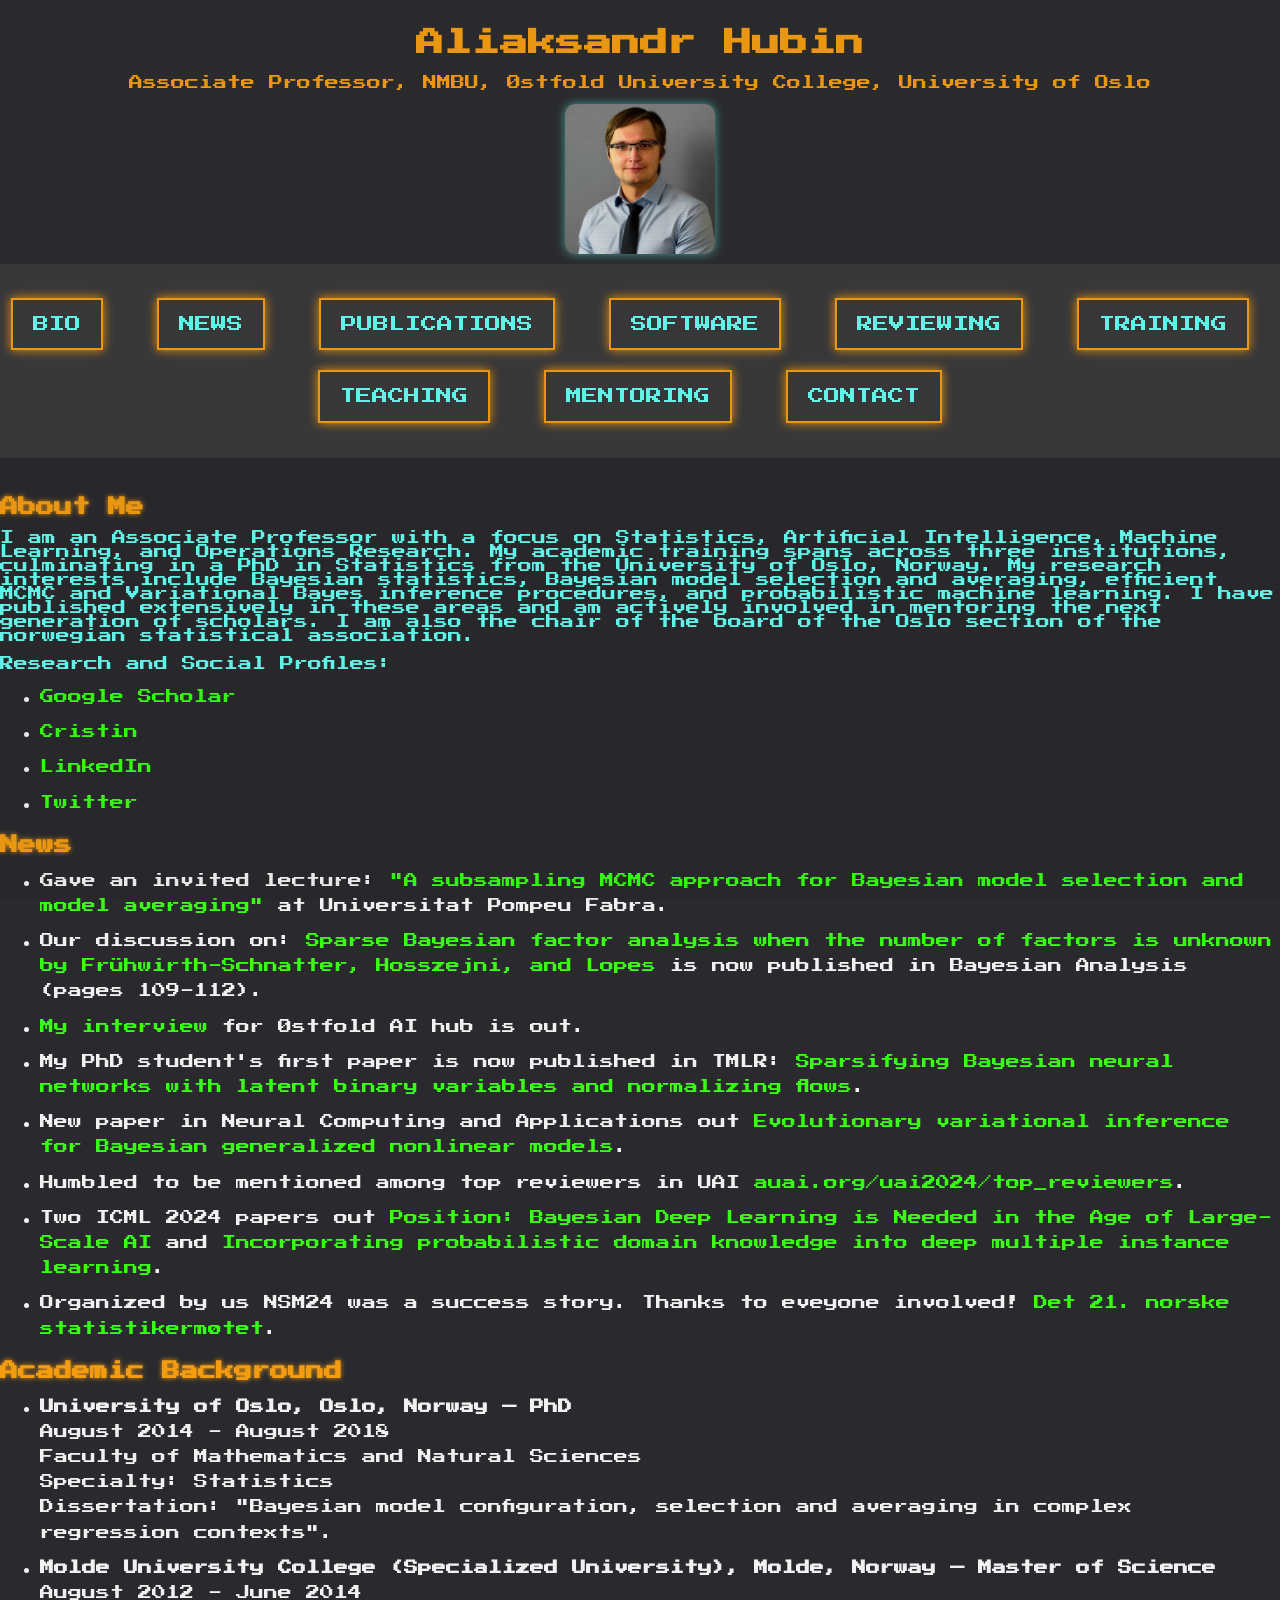
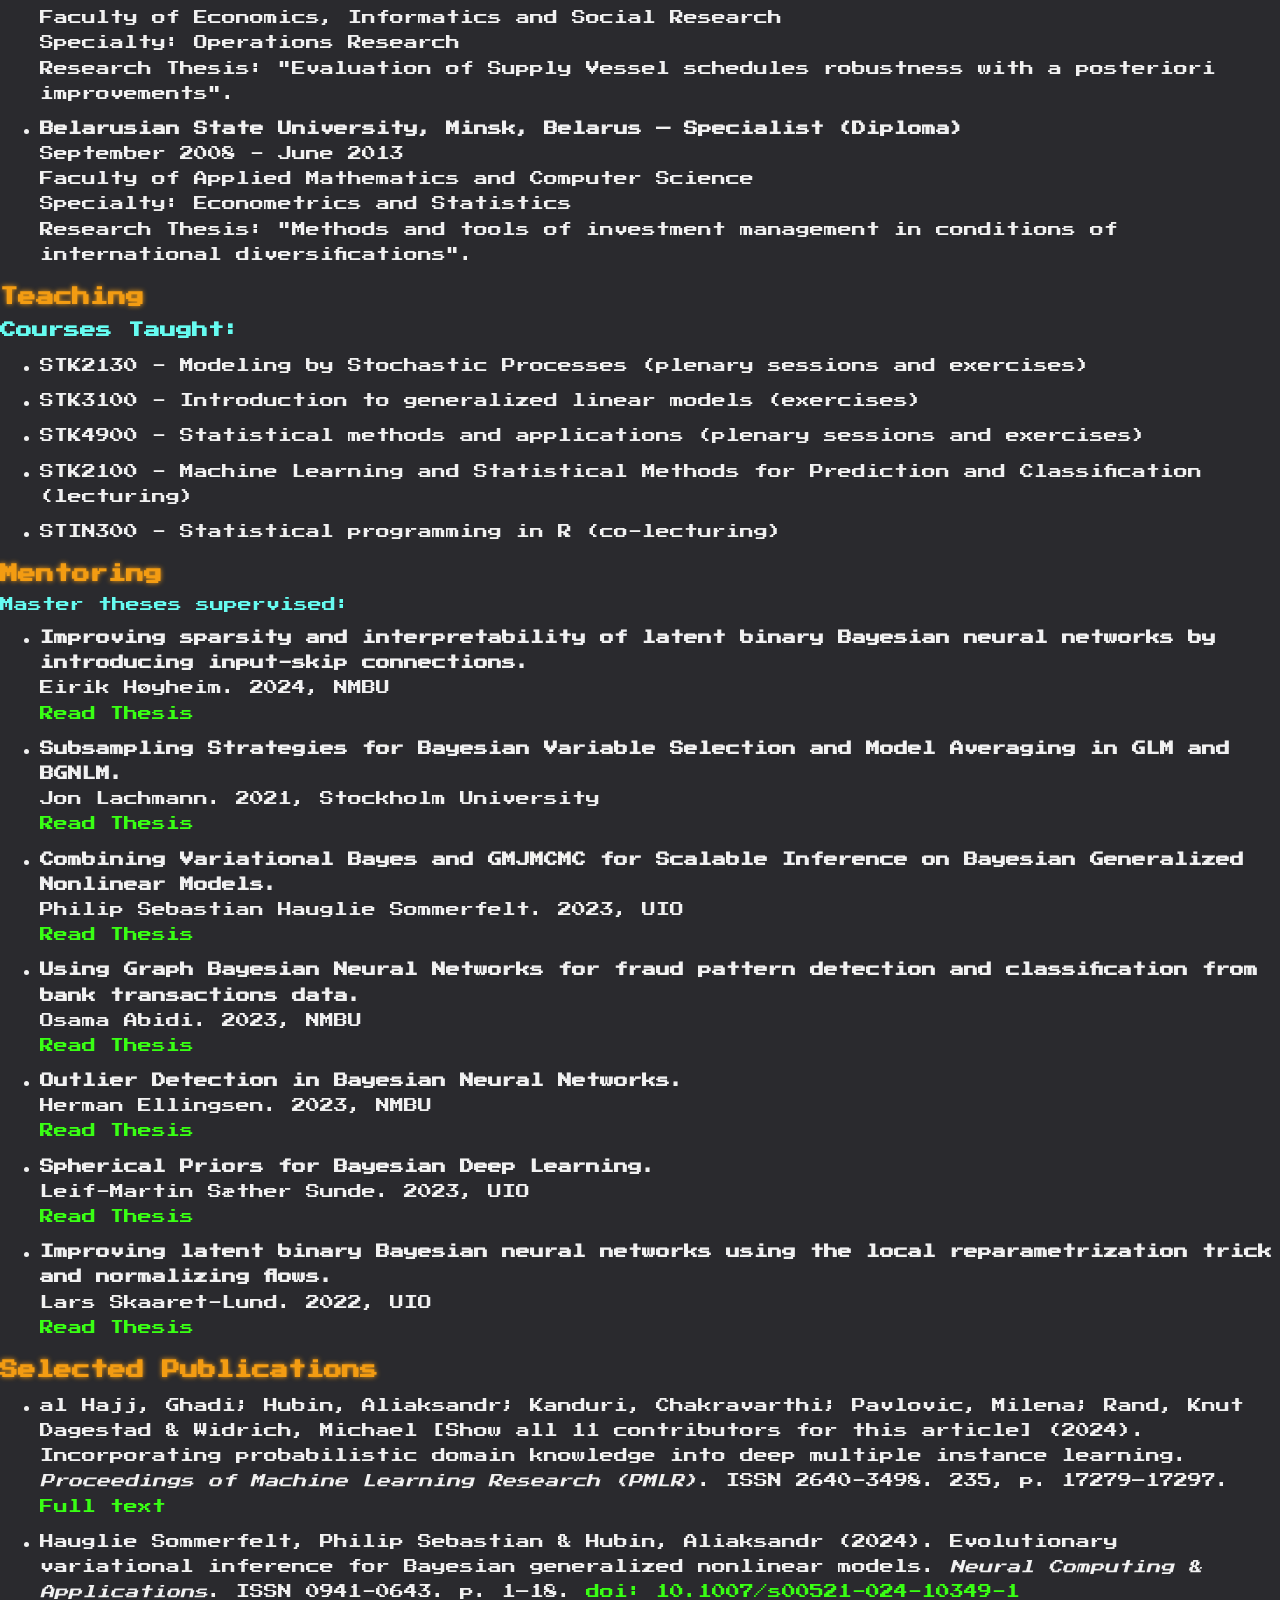
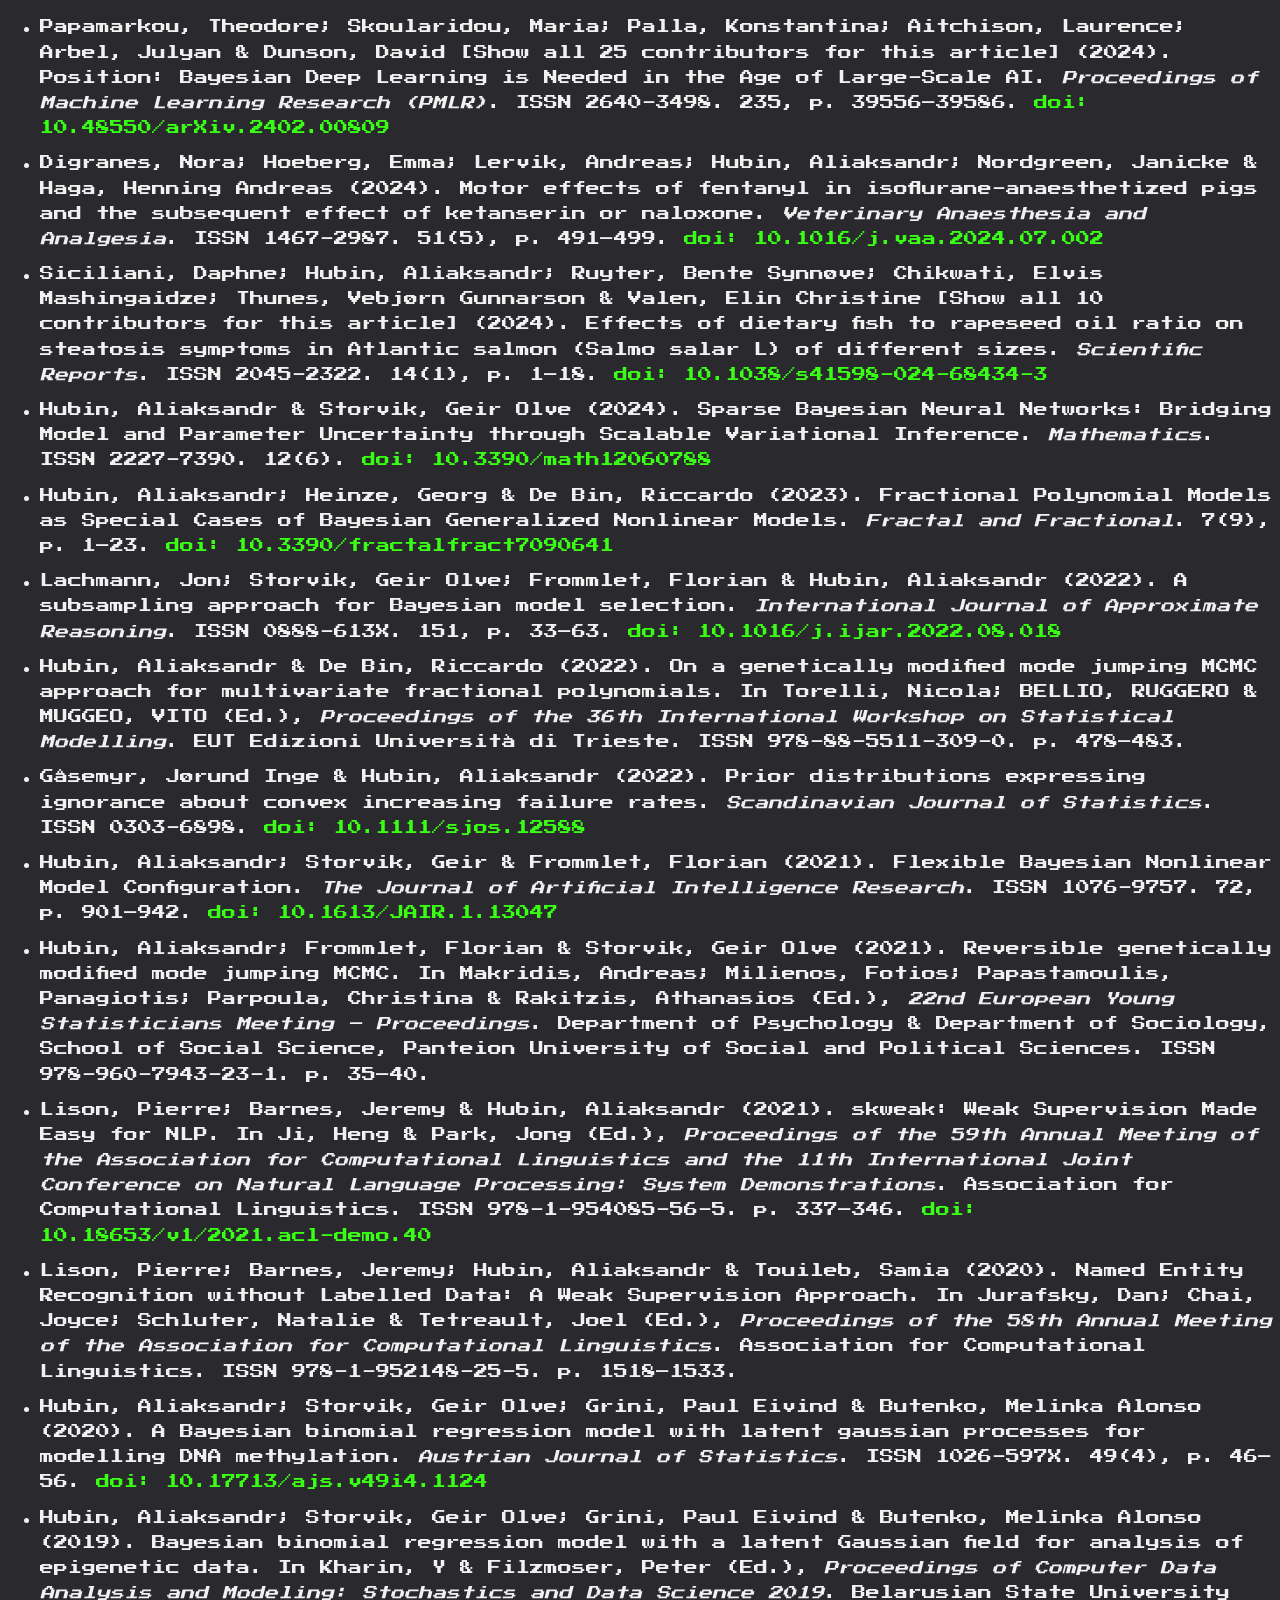
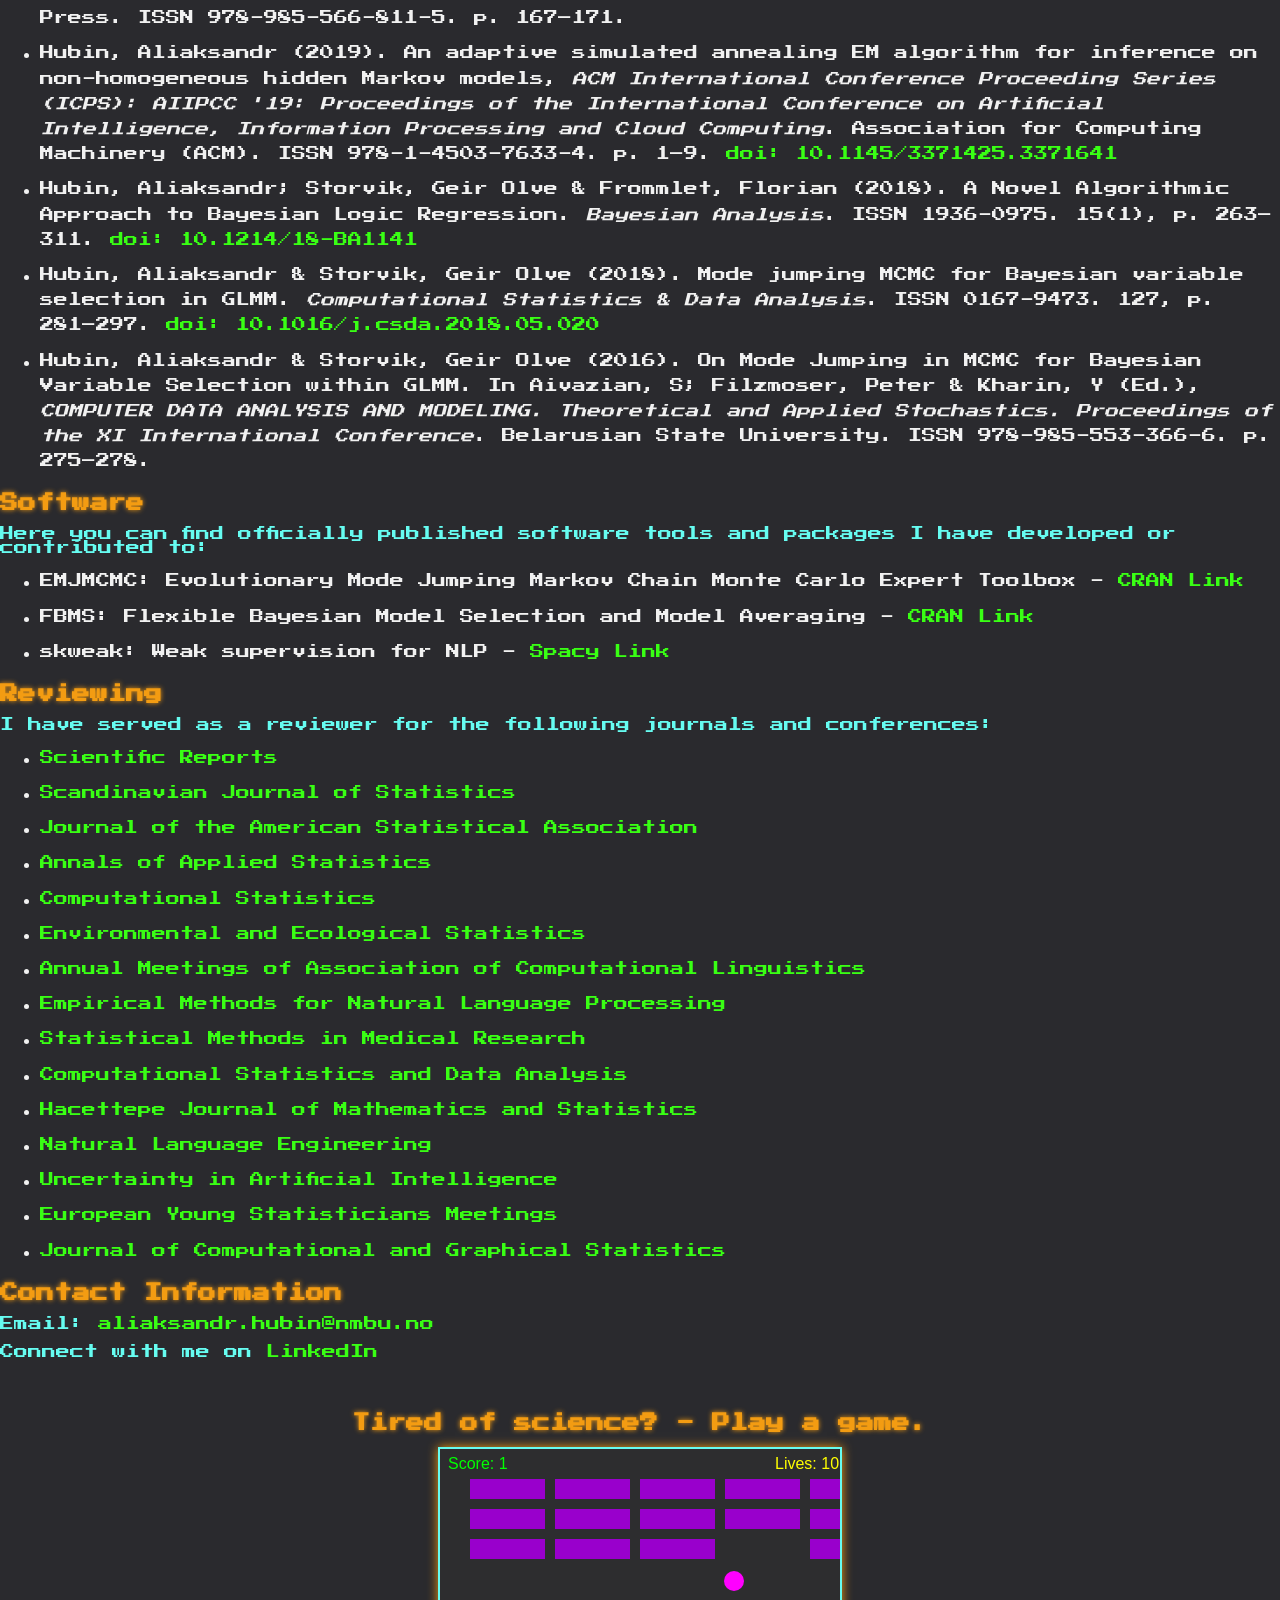
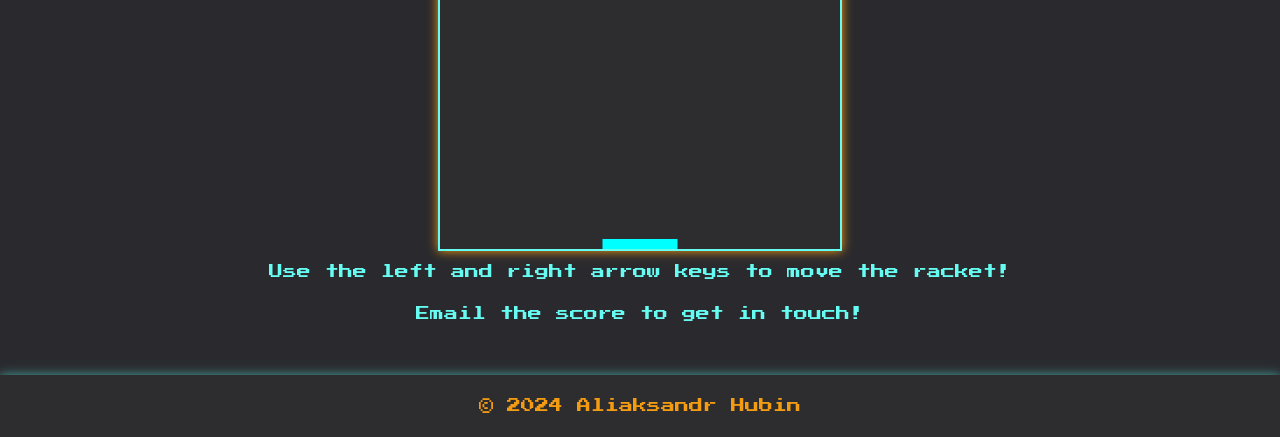
==== index.html @ bc330f1e "invited lecture added" ====
<!DOCTYPE html>
<html lang="en">
<head>
    <meta charset="UTF-8">
    <meta name="viewport" content="width=device-width, initial-scale=1.0">
    <title>Aliaksandr Hubin - Academic Profile</title>
    
    <!-- Google Font for Pixelated Text -->
    <link href="https://fonts.googleapis.com/css2?family=Press+Start+2P&display=swap" rel="stylesheet">
    
    <style>
        /* Body and Background */
        body {
            font-family: 'Press Start 2P', cursive; /* Pixel font */
            background-color: #2a2a2e; /* Darker, soft gray background */
            color: #66fcf1; /* Softer neon cyan */
            margin: 0;
            padding: 0;
            overflow: auto; /* Enable scrolling */
            font-size: 14px;
        }

        /* Header */
        header {
            background: #2d2d2f; /* Softer dark background */
            color: #f39c12; /* Warm orange text */
            padding: 10px 0;
            text-align: center; /* Center alignment */
            box-shadow: 0 0 10px #f39c12; /* Subtle warm glow */
        }

        .profile-photo {
            width: 150px;
            height: 150px; /* Make it square */
            object-fit: cover;
            border-radius: 10px; /* Slightly rounded */
            box-shadow: 0 0 10px #45a29e; /* Soft cyan glow */
        }

        /* Navigation Menu */
        nav {
            background: #3a3a3c; /* Softer dark background */
            color: #66fcf1; /* Softer neon cyan text */
            padding: 10px 0;
            text-align: center;
        }

        nav ul {
            list-style: none;
            padding: 0;
        }

        nav ul li {
            display: inline;
            margin-right: 20px;
        }

        /* Make all hyperlinks neon green */
        nav ul li a, 
        a {
            color: #39ff14; /* Neon green for hyperlinks */
            text-decoration: none;
            transition: color 0.3s;
        }

        /* Hyperlinks remain neon green when visited or hovered */
        nav ul li a:hover, 
        a:hover, 
        a:visited {
            color: #39ff14; /* Neon green on hover and visited */
            text-decoration: underline;
        }

        /* Main Content */
        main {
            padding: 20px 0;
        }

        section {
            margin: 20px 0;
            text-align: left; /* Left alignment for content */
        }

        h2 {
            color: #f39c12; /* Warm orange for headings */
            font-size: 18px;
            text-shadow: 0 0 5px #f39c12; /* Soft orange glow */
        }

        h3 {
            font-size: 16px;
        }
        
        /* List Items */
        ul {
            line-height: 1.8;
            margin-bottom: 15px;
        }
        
        li {
            margin-bottom: 10px;
            color: #f1f1f1; /* Softer white for list items */
        }

        footer {
            text-align: center;
            padding: 10px 0;
            background: #2d2d2f;
            color: #f39c12; /* Warm orange footer text */
            position: relative;
            bottom: 0;
            width: 100%;
            box-shadow: 0 0 10px #45a29e; /* Subtle cyan glow */
        }

        /* Menu Wrapper */
        .menu {
            display: flex;
            justify-content: center;
            align-items: center;
            flex-wrap: wrap;
        }

        /* Menu Items */
        .menu-item {
            background-color: #3a3a3c; /* Darker background */
            color: #66fcf1; /* Softer neon cyan text */
            padding: 10px 20px;
            margin: 10px;
            font-size: 16px;
            text-transform: uppercase;
            border: 2px solid #f39c12; /* Warm orange border */
            box-shadow: 0 0 10px #f39c12; /* Subtle glow */
            cursor: pointer;
            transition: all 0.2s;
            display: inline-block;
        }

        .menu-item:hover {
            background-color: #f39c12; /* Warm orange on hover */
            color: #1c1c1e; /* Dark background for text on hover */
            transform: scale(1.1);
            box-shadow: 0 0 15px #66fcf1; /* Softer cyan glow */
        }

        /* Game Section */
        #game {
            display: flex;
            justify-content: center;
            align-items: center;
            flex-direction: column;
            margin-top: 40px;
        }

        canvas {
            border: 2px solid #66fcf1; /* Softer cyan border */
            background-color: #2d2d2f; /* Darker background for the game */
            box-shadow: 0 0 10px #f39c12; /* Warm orange glow */
        }

        /* Blinking Title for a retro effect */
        @keyframes blink {
            0% { opacity: 1; }
            50% { opacity: 0; }
            100% { opacity: 1; }
        }

        .blinking {
            animation: blink 1s infinite;
        }

        /* Retro Scanline Effect */
        body:after {
            content: "";
            display: block;
            position: fixed;
            top: 0;
            left: 0;
            height: 100%;
            width: 100%;
            pointer-events: none;
            background: repeating-linear-gradient(
                to bottom,
                rgba(0, 0, 0, 0.05),
                rgba(0, 0, 0, 0.05) 1px,
                rgba(255, 255, 255, 0) 2px
            );
            z-index: 9999;
        }
    </style>
</head>


<body>

    <header>
        <div class="container">
            <h1 class="blinking">Aliaksandr Hubin</h1>
            <p>Associate Professor, NMBU, Østfold University College, University of Oslo</p>
            <img src="hubin_cyber.jpg" alt="Your Photo" class="profile-photo">
        </div>
    </header>

    <nav>
        <div class="container">
            <ul>
                <li><a href="#bio" class="menu-item">Bio</a></li>
                <li><a href="#news" class="menu-item">News</a></li>
                <li><a href="#publications" class="menu-item">Publications</a></li>
                <li><a href="#software" class="menu-item">Software</a></li>
                <li><a href="#reviewing" class="menu-item">Reviewing</a></li>
                <li><a href="#training" class="menu-item">Training</a></li>
                <li><a href="#teaching" class="menu-item">Teaching</a></li>
                <li><a href="#mentoring" class="menu-item">Mentoring</a></li>
                <li><a href="#contact" class="menu-item">Contact</a></li>
            </ul>
        </div>
    </nav>
 <main>
        <section id="bio" class="bio">
            <div class="container">
                <h2>About Me</h2>
                <p>
                    I am an Associate Professor with a focus on Statistics, Artificial Intelligence, Machine Learning, and Operations Research. My academic training spans across three institutions, culminating in a PhD in Statistics from the University of Oslo, Norway. My research interests include Bayesian statistics, Bayesian model selection and averaging, efficient MCMC and Variational Bayes inference procedures, and probabilistic machine learning. I have published extensively in these areas and am actively involved in mentoring the next generation of scholars. I am also the chair of the board of the Oslo section of the norwegian statistical association. 
                </p>
                <p>
                    Research and Social Profiles:
                    <ul>
                        <li><a href="https://scholar.google.com/citations?user=Lx-G8ckAAAAJ&hl=en">Google Scholar</a></li>
                        <li><a href="https://wo.cristin.no/as/WebObjects/cristin.woa/wa/fres?action=sok&etternavn=Hubin&fornavn=Aliaksandr&erNorsk=1&erNordisk=1&erNasjonalt=1&erInternasjonalt=1&erUkjent=1&isParametre=1&sort=ar&bs=50">Cristin</a></li>
                        <li><a href="https://www.linkedin.com/in/aliaksandr-hubin-9504917a/">LinkedIn</a></li>
                        <li><a href="https://x.com/AliaksandrHubin">Twitter</a></li>
                    </ul>
                </p>
            </div>
        </section>

        <section id="news" class="news">
            <div class="container">
                <h2>News</h2>
                <ul>
                <li>Gave an invited lecture: <a href="https://www.upf.edu/web/econ/statistics-seminar-series">"A subsampling MCMC approach for Bayesian model selection and model averaging"</a> at Universitat Pompeu Fabra.</li>
                <li>Our discussion on: <a href="https://projecteuclid.org/journalArticle/Download?urlId=10.1214%2F24-BA1423">Sparse Bayesian factor analysis when the number of factors is unknown by Frühwirth-Schnatter, Hosszejni, and Lopes</a> is now published in Bayesian Analysis (pages 109-112).</li>
                <li><a href="https://www.hiof.no/english/about/news-events/news/2024/aliaksandr-and-bayesian-methods.html">My interview</a> for Østfold AI hub is out.</li>
                <li>My PhD student's first paper is now published in TMLR: <a href="https://openreview.net/pdf?id=d6kqUKzG3V">Sparsifying Bayesian neural networks with latent binary variables and normalizing flows</a>.</li>
                <li>New paper in Neural Computing and Applications out <a href="https://link.springer.com/article/10.1007/s00521-024-10349-1/">Evolutionary variational inference for Bayesian generalized nonlinear models</a>.</li>
                <li>Humbled to be mentioned among top reviewers in UAI <a href="https://www.auai.org/uai2024/top_reviewers">auai.org/uai2024/top_reviewers</a>.</li>
                <li>Two ICML 2024 papers out <a href="https://proceedings.mlr.press/v235/papamarkou24b.html">Position: Bayesian Deep Learning is Needed in the Age of Large-Scale AI</a> and <a href="https://proceedings.mlr.press/v235/hajj24a.html">Incorporating probabilistic domain knowledge into deep multiple instance learning</a>.</li>
                <li> Organized by us NSM24 was a success story. Thanks to eveyone involved! <a href="https://sites.google.com/view/nsm24/hjem">Det 21. norske statistikermøtet</a>.
                  </li>
                <!-- Add news articles or updates here -->
                </ul>
            </div>
        </section>

       

        </section>

        <section id="training" class="training">
            <div class="container">
                <h2>Academic Background</h2>
                <ul>
                    <li>
                        <strong>University of Oslo, Oslo, Norway — PhD</strong><br>
                        August 2014 - August 2018<br>
                        Faculty of Mathematics and Natural Sciences<br>
                        Specialty: Statistics<br>
                        Dissertation: "Bayesian model configuration, selection and averaging in complex regression contexts".
                    </li>
                    <li>
                        <strong>Molde University College (Specialized University), Molde, Norway — Master of Science</strong><br>
                        August 2012 - June 2014<br>
                        Faculty of Economics, Informatics and Social Research<br>
                        Specialty: Operations Research<br>
                        Research Thesis: "Evaluation of Supply Vessel schedules robustness with a posteriori improvements".
                    </li>
                    <li>
                        <strong>Belarusian State University, Minsk, Belarus — Specialist (Diploma)</strong><br>
                        September 2008 - June 2013<br>
                        Faculty of Applied Mathematics and Computer Science<br>
                        Specialty: Econometrics and Statistics<br>
                        Research Thesis: "Methods and tools of investment management in conditions of international diversifications".
                    </li>
                </ul>
            </div>
        </section>

        <section id="teaching" class="teaching">
            <div class="container">
                <h2>Teaching</h2>
                <h3>Courses Taught:</h3>
                <ul>
                    <li>STK2130 - Modeling by Stochastic Processes (plenary sessions and exercises)</li>
                    <li>STK3100 - Introduction to generalized linear models (exercises)</li>
                    <li>STK4900 - Statistical methods and applications (plenary sessions and exercises)</li>
                    <li>STK2100 - Machine Learning and Statistical Methods for Prediction and Classification (lecturing)</li>
                    <li>STIN300 - Statistical programming in R (co-lecturing)</li>
                </ul>
            </div>
        </section>

 <section id="mentoring" class="mentoring">
            <section id="mentoring" class="mentoring">
    <div class="container">
        <h2>Mentoring</h2>
        <p>Master theses supervised:</p>
        <ul>
            <li>
                <strong>Improving sparsity and interpretability of latent binary Bayesian neural networks by introducing input-skip connections.</strong><br>
                Eirik Høyheim. 2024, NMBU<br>
                <a href="https://nmbu.brage.unit.no/nmbu-xmlui/bitstream/handle/11250/3147960/no.nmbu:wiseflow:7110451:59111978.pdf">Read Thesis</a>
            </li>
            <li>
                <strong>Subsampling Strategies for Bayesian Variable Selection and Model Averaging in GLM and BGNLM.</strong><br>
                Jon Lachmann. 2021, Stockholm University<br>
                <a href="https://www.diva-portal.org/smash/get/diva2:1578383/FULLTEXT01.pdf">Read Thesis</a>
            </li>
            <li>
                <strong>Combining Variational Bayes and GMJMCMC for Scalable Inference on Bayesian Generalized Nonlinear Models.</strong><br>
                Philip Sebastian Hauglie Sommerfelt. 2023, UIO<br>
                <a href="https://www.duo.uio.no/bitstream/handle/10852/103603/Philip_Sommerfelt_Mastersoppgave_endelig.pdf">Read Thesis</a>
            </li>
            <li>
                <strong>Using Graph Bayesian Neural Networks for fraud pattern detection and classification from bank transactions data.</strong><br>
                Osama Abidi. 2023, NMBU<br>
                <a href="https://nmbu.brage.unit.no/nmbu-xmlui/bitstream/handle/11250/3079864/no.nmbu%3awiseflow%3a6839497%3a54591502.pdf">Read Thesis</a>
            </li>
            <li>
                <strong>Outlier Detection in Bayesian Neural Networks.</strong><br>
                Herman Ellingsen. 2023, NMBU<br>
                <a href="https://nmbu.brage.unit.no/nmbu-xmlui/bitstream/handle/11250/3078663/no.nmbu%3awiseflow%3a6839497%3a54591500.pdf">Read Thesis</a>
            </li>
            <li>
                <strong>Spherical Priors for Bayesian Deep Learning.</strong><br>
                Leif-Martin Sæther Sunde. 2023, UIO<br>
                <a href="https://www.duo.uio.no/bitstream/handle/10852/103826/LMSUNDE_Mastersthesis.pdf">Read Thesis</a>
            </li>
            <li>
                <strong>Improving latent binary Bayesian neural networks using the local reparametrization trick and normalizing flows.</strong><br>
                Lars Skaaret-Lund. 2022, UIO<br>
                <a href="https://www.duo.uio.no/bitstream/handle/10852/95387/1/LarsSkaaret-LundMastersthesis.pdf">Read Thesis</a>
            </li>
        </ul>
    </div>
</section>

 <section id="publications" class="publications">
    <div class="container">
        <h2>Selected Publications</h2>
        <ul>
            <li>
                al Hajj, Ghadi; Hubin, Aliaksandr; Kanduri, Chakravarthi; Pavlovic, Milena; Rand, Knut Dagestad & Widrich, Michael [Show all 11 contributors for this article] (2024). 
                Incorporating probabilistic domain knowledge into deep multiple instance learning. <i>Proceedings of Machine Learning Research (PMLR)</i>. ISSN 2640-3498. 235, p. 17279–17297.
                <a href="https://proceedings.mlr.press/v235/hajj24a.html" target="_blank">Full text</a>
            </li>
            <li>
                Hauglie Sommerfelt, Philip Sebastian & Hubin, Aliaksandr (2024). 
                Evolutionary variational inference for Bayesian generalized nonlinear models. <i>Neural Computing & Applications</i>. ISSN 0941-0643. p. 1–18. 
                <a href="https://link.springer.com/article/10.1007/s00521-024-10349-1" target="_blank">doi: 10.1007/s00521-024-10349-1</a>
            </li>
            <li>
                Papamarkou, Theodore; Skoularidou, Maria; Palla, Konstantina; Aitchison, Laurence; Arbel, Julyan & Dunson, David [Show all 25 contributors for this article] (2024). 
                Position: Bayesian Deep Learning is Needed in the Age of Large-Scale AI. <i>Proceedings of Machine Learning Research (PMLR)</i>. ISSN 2640-3498. 235, p. 39556–39586. 
                <a href="https://proceedings.mlr.press/v235/papamarkou24b.html" target="_blank">doi: 10.48550/arXiv.2402.00809</a>
            </li>
            <li>
                Digranes, Nora; Hoeberg, Emma; Lervik, Andreas; Hubin, Aliaksandr; Nordgreen, Janicke & Haga, Henning Andreas (2024). 
                Motor effects of fentanyl in isoflurane-anaesthetized pigs and the subsequent effect of ketanserin or naloxone. <i>Veterinary Anaesthesia and Analgesia</i>. ISSN 1467-2987. 51(5), p. 491–499. 
                <a href="https://pubmed.ncbi.nlm.nih.gov/39142980/" target="_blank">doi: 10.1016/j.vaa.2024.07.002</a>
            </li>
            <li>
                Siciliani, Daphne; Hubin, Aliaksandr; Ruyter, Bente Synnøve; Chikwati, Elvis Mashingaidze; Thunes, Vebjørn Gunnarson & Valen, Elin Christine [Show all 10 contributors for this article] (2024). 
                Effects of dietary fish to rapeseed oil ratio on steatosis symptoms in Atlantic salmon (Salmo salar L) of different sizes. <i>Scientific Reports</i>. ISSN 2045-2322. 14(1), p. 1–18. 
                <a href="https://www.nature.com/articles/s41598-024-68434-3" target="_blank">doi: 10.1038/s41598-024-68434-3</a>
            </li>
            <li>
                Hubin, Aliaksandr & Storvik, Geir Olve (2024). 
                Sparse Bayesian Neural Networks: Bridging Model and Parameter Uncertainty through Scalable Variational Inference. <i>Mathematics</i>. ISSN 2227-7390. 12(6). 
                <a href="https://www.mdpi.com/2227-7390/12/6/788" target="_blank">doi: 10.3390/math12060788</a>
            </li>
            <li>
                Hubin, Aliaksandr; Heinze, Georg & De Bin, Riccardo (2023). 
                Fractional Polynomial Models as Special Cases of Bayesian Generalized Nonlinear Models. <i>Fractal and Fractional</i>. 7(9), p. 1–23. 
                <a href="https://www.mdpi.com/2504-3110/7/9/641" target="_blank">doi: 10.3390/fractalfract7090641</a>
            </li>
            <li>
                Lachmann, Jon; Storvik, Geir Olve; Frommlet, Florian & Hubin, Aliaksandr (2022). 
                A subsampling approach for Bayesian model selection. <i>International Journal of Approximate Reasoning</i>. ISSN 0888-613X. 151, p. 33–63. 
                <a href="https://www.duo.uio.no/handle/10852/99863" target="_blank">doi: 10.1016/j.ijar.2022.08.018</a>
            </li>
            <li>
                Hubin, Aliaksandr & De Bin, Riccardo (2022). 
                On a genetically modified mode jumping MCMC approach for multivariate fractional polynomials. In Torelli, Nicola; BELLIO, RUGGERO & MUGGEO, VITO (Ed.), <i>Proceedings of the 36th International Workshop on Statistical Modelling</i>. EUT Edizioni Università di Trieste. ISSN 978-88-5511-309-0. p. 478–483.
            </li>
            <li>
                Gåsemyr, Jørund Inge & Hubin, Aliaksandr (2022). 
                Prior distributions expressing ignorance about convex increasing failure rates. <i>Scandinavian Journal of Statistics</i>. ISSN 0303-6898. 
                <a href="https://onlinelibrary.wiley.com/doi/abs/10.1111/sjos.12588" target="_blank">doi: 10.1111/sjos.12588</a>
            </li>
            <li>
                Hubin, Aliaksandr; Storvik, Geir & Frommlet, Florian (2021). 
                Flexible Bayesian Nonlinear Model Configuration. <i>The Journal of Artificial Intelligence Research</i>. ISSN 1076-9757. 72, p. 901–942. 
                <a href="https://jair.org/index.php/jair/article/view/13047" target="_blank">doi: 10.1613/JAIR.1.13047</a>
            </li>
            <li>
                Hubin, Aliaksandr; Frommlet, Florian & Storvik, Geir Olve (2021). 
                Reversible genetically modified mode jumping MCMC. In Makridis, Andreas; Milienos, Fotios; Papastamoulis, Panagiotis; Parpoula, Christina & Rakitzis, Athanasios (Ed.), <i>22nd European Young Statisticians Meeting – Proceedings</i>. Department of Psychology & Department of Sociology, School of Social Science, Panteion University of Social and Political Sciences. ISSN 978-960-7943-23-1. p. 35–40.
            </li>
            <li>
                Lison, Pierre; Barnes, Jeremy & Hubin, Aliaksandr (2021). 
                skweak: Weak Supervision Made Easy for NLP. In Ji, Heng & Park, Jong (Ed.), <i>Proceedings of the 59th Annual Meeting of the Association for Computational Linguistics and the 11th International Joint Conference on Natural Language Processing: System Demonstrations</i>. Association for Computational Linguistics. ISSN 978-1-954085-56-5. p. 337–346. 
                <a href="https://aclanthology.org/2021.acl-demo.40" target="_blank">doi: 10.18653/v1/2021.acl-demo.40</a>
            </li>
            <li>
                Lison, Pierre; Barnes, Jeremy; Hubin, Aliaksandr & Touileb, Samia (2020). 
                Named Entity Recognition without Labelled Data: A Weak Supervision Approach. In Jurafsky, Dan; Chai, Joyce; Schluter, Natalie & Tetreault, Joel (Ed.), <i>Proceedings of the 58th Annual Meeting of the Association for Computational Linguistics</i>. Association for Computational Linguistics. ISSN 978-1-952148-25-5. p. 1518–1533.
            </li>
            <li>
                Hubin, Aliaksandr; Storvik, Geir Olve; Grini, Paul Eivind & Butenko, Melinka Alonso (2020). 
                A Bayesian binomial regression model with latent gaussian processes for modelling DNA methylation. <i>Austrian Journal of Statistics</i>. ISSN 1026-597X. 49(4), p. 46–56. 
                <a href="https://ajs.or.at/index.php/ajs/article/view/1124" target="_blank">doi: 10.17713/ajs.v49i4.1124</a>
            </li>
            <li>
                Hubin, Aliaksandr; Storvik, Geir Olve; Grini, Paul Eivind & Butenko, Melinka Alonso (2019). 
                Bayesian binomial regression model with a latent Gaussian field for analysis of epigenetic data. In Kharin, Y & Filzmoser, Peter (Ed.), <i>Proceedings of Computer Data Analysis and Modeling: Stochastics and Data Science 2019</i>. Belarusian State University Press. ISSN 978-985-566-811-5. p. 167–171.
            </li>
            <li>
                Hubin, Aliaksandr (2019). 
                An adaptive simulated annealing EM algorithm for inference on non-homogeneous hidden Markov models, <i>ACM International Conference Proceeding Series (ICPS): AIIPCC '19: Proceedings of the International Conference on Artificial Intelligence, Information Processing and Cloud Computing</i>. Association for Computing Machinery (ACM). ISSN 978-1-4503-7633-4. p. 1–9. 
                <a href="https://dl.acm.org/doi/10.1145/3371425.3371641" target="_blank">doi: 10.1145/3371425.3371641</a>
            </li>
            <li>
                Hubin, Aliaksandr; Storvik, Geir Olve & Frommlet, Florian (2018). 
                A Novel Algorithmic Approach to Bayesian Logic Regression. <i>Bayesian Analysis</i>. ISSN 1936-0975. 15(1), p. 263–311. 
                <a href="https://projecteuclid.org/journals/bayesian-analysis/volume-15/issue-1/A-Novel-Algorithmic-Approach-to-Bayesian-Logic-Regression-with-Discussion/10.1214/18-BA1141.full" target="_blank">doi: 10.1214/18-BA1141</a>
            </li>
            <li>
                Hubin, Aliaksandr & Storvik, Geir Olve (2018). 
                Mode jumping MCMC for Bayesian variable selection in GLMM. <i>Computational Statistics & Data Analysis</i>. ISSN 0167-9473. 127, p. 281–297. 
                <a href="https://www.duo.uio.no/handle/10852/65654" target="_blank">doi: 10.1016/j.csda.2018.05.020</a>
            </li>
            <li>
                Hubin, Aliaksandr & Storvik, Geir Olve (2016). 
                On Mode Jumping in MCMC for Bayesian Variable Selection within GLMM. In Aivazian, S; Filzmoser, Peter & Kharin, Y (Ed.), <i>COMPUTER DATA ANALYSIS AND MODELING. Theoretical and Applied Stochastics. Proceedings of the XI International Conference</i>. Belarusian State University. ISSN 978-985-553-366-6. p. 275–278.
            </li>
        </ul>
    </div>
</section>



        <section id="software" class="software">
            <div class="container">
                <h2>Software</h2>
                <p>Here you can find officially published software tools and packages I have developed or contributed to:</p>
                <ul>
                    <li>EMJMCMC: Evolutionary Mode Jumping Markov Chain Monte Carlo Expert Toolbox - <a href="https://cran.r-project.org/web/packages/EMJMCMC/index.html">CRAN Link</a></li>
                    <li>FBMS: Flexible Bayesian Model Selection and Model Averaging - <a href="https://cran.r-project.org/web/packages/FBMS/index.html">CRAN Link</a></li>
                    <li>skweak: Weak supervision for NLP - <a href="https://spacy.io/universe/project/skweak">Spacy Link</a></li>
                </ul>
            </div>
        </section>

<section id="reviewing" class="reviewing">
    <div class="container">
        <h2>Reviewing</h2>
        <p>I have served as a reviewer for the following journals and conferences:</p>
        <ul>
            <li><a href="https://www.nature.com/srep/" target="_blank">Scientific Reports</a></li>
            <li><a href="https://onlinelibrary.wiley.com/journal/14679469" target="_blank">Scandinavian Journal of Statistics</a></li>
            <li><a href="https://www.tandfonline.com/toc/uasa20/current" target="_blank">Journal of the American Statistical Association</a></li>
            <li><a href="https://projecteuclid.org/journals/annals-of-applied-statistics" target="_blank">Annals of Applied Statistics</a></li>
            <li><a href="https://link.springer.com/journal/180" target="_blank">Computational Statistics</a></li>
            <li><a href="https://link.springer.com/journal/10651">Environmental and Ecological Statistics</a></li>
            <li><a href="https://aclanthology.org/venues/acl/" target="_blank">Annual Meetings of Association of Computational Linguistics</a></li>
            <li><a href="https://aclanthology.org/venues/emnlp/" target="_blank">Empirical Methods for Natural Language Processing</a></li>
            <li><a href="https://journals.sagepub.com/home/smr" target="_blank">Statistical Methods in Medical Research</a></li>
            <li><a href="https://www.journals.elsevier.com/computational-statistics-and-data-analysis" target="_blank">Computational Statistics and Data Analysis</a></li>
            <li><a href="https://dergipark.org.tr/en/pub/hujms" target="_blank">Hacettepe Journal of Mathematics and Statistics</a></li>
            <li><a href="https://www.cambridge.org/core/journals/natural-language-engineering" target="_blank">Natural Language Engineering</a></li>
            <li><a href="https://www.uai.org/" target="_blank">Uncertainty in Artificial Intelligence</a></li>
            <li><a href="https://bernoullisociety.org/organization/erc/eysm" target="_blank">European Young Statisticians Meetings</a></li>
            <li><a href="https://www.tandfonline.com/toc/ucgs20/current" target="_blank">Journal of Computational and Graphical Statistics</a></li>
        </ul>
    </div>
</section>

       
        <section id="contact" class="contact">
            <div class="container">
                <h2>Contact Information</h2>
                <p>Email: <a href="mailto:aliaksandr.hubin@nmbu.no">aliaksandr.hubin@nmbu.no</a></p>
                <p>Connect with me on <a href="https://www.linkedin.com/in/aliaksandr-hubin-9504917a/">LinkedIn</a></p>
            </div>
        </section>
   
        <!-- Game Section -->
        <section id="game">
            <h2>Tired of science? - Play a game. </h2>
            <canvas id="gameCanvas" width="400" height="400"></canvas>
            <p>Use the left and right arrow keys to move the racket!</p>
            <p>Email the score to get in touch!</p>
        </section>
    </main>

    <footer>
        <p>&copy; 2024 Aliaksandr Hubin</p>
    </footer>

<script>
    // Variables for the game state
    let canvas = document.getElementById('gameCanvas');
    let ctx = canvas.getContext('2d');
    let ballRadius = 10;
    let x = canvas.width / 2;
    let y = canvas.height - 30;
    let dx = 2;
    let dy = -2;
    let paddleHeight = 10;
    let paddleWidth = 75;
    let paddleX = (canvas.width - paddleWidth) / 2;
    let rightPressed = false;
    let leftPressed = false;
    let brickRowCount = 3;
    let brickColumnCount = 5;
    let brickWidth = 75;
    let brickHeight = 20;
    let brickPadding = 10;
    let brickOffsetTop = 30;
    let brickOffsetLeft = 30;
    let score = 0;
    let lives = 10;
    let gameLoop; // Store the requestAnimationFrame reference to stop the game

    // Variables to handle Fibonacci sequence
    let fibPrev = 0; // First number in the Fibonacci sequence
    let fibCurrent = 1; // Second number in the Fibonacci sequence

    // Paddle control
    document.addEventListener("keydown", keyDownHandler, false);
    document.addEventListener("keyup", keyUpHandler, false);

    function keyDownHandler(e) {
        if (e.key == "Right" || e.key == "ArrowRight") {
            rightPressed = true;
        } else if (e.key == "Left" || e.key == "ArrowLeft") {
            leftPressed = true;
        }
    }

    function keyUpHandler(e) {
        if (e.key == "Right" || e.key == "ArrowRight") {
            rightPressed = false;
        } else if (e.key == "Left" || e.key == "ArrowLeft") {
            leftPressed = false;
        }
    }

    // Bricks
    let bricks = [];
    for (let c = 0; c < brickColumnCount; c++) {
        bricks[c] = [];
        for (let r = 0; r < brickRowCount; r++) {
            bricks[c][r] = { x: 0, y: 0, status: 1 };
        }
    }

    function drawBall() {
        ctx.beginPath();
        ctx.arc(x, y, ballRadius, 0, Math.PI * 2);
        ctx.fillStyle = "#ff00ff"; // Neon Magenta ball
        ctx.fill();
        ctx.closePath();
    }

    function drawPaddle() {
        ctx.beginPath();
        ctx.rect(paddleX, canvas.height - paddleHeight, paddleWidth, paddleHeight);
        ctx.fillStyle = "#00ffff"; // Neon Cyan paddle
        ctx.fill();
        ctx.closePath();
    }

    function drawBricks() {
        for (let c = 0; c < brickColumnCount; c++) {
            for (let r = 0; r < brickRowCount; r++) {
                if (bricks[c][r].status == 1) {
                    let brickX = (c * (brickWidth + brickPadding)) + brickOffsetLeft;
                    let brickY = (r * (brickHeight + brickPadding)) + brickOffsetTop;
                    bricks[c][r].x = brickX;
                    bricks[c][r].y = brickY;
                    ctx.beginPath();
                    ctx.rect(brickX, brickY, brickWidth, brickHeight);
                    ctx.fillStyle = "#9900cc"; // Neon Purple bricks
                    ctx.fill();
                    ctx.closePath();
                }
            }
        }
    }

    function drawScore() {
        ctx.font = "16px Arial";
        ctx.fillStyle = "#00ff00"; // Neon Green score
        ctx.fillText("Score: " + score, 8, 20);
    }

    function drawLives() {
        ctx.font = "16px Arial";
        ctx.fillStyle = "#ffff00"; // Neon Yellow lives
        ctx.fillText("Lives: " + lives, canvas.width - 65, 20);
    }

    // Collision detection
    function collisionDetection() {
        for (let c = 0; c < brickColumnCount; c++) {
            for (let r = 0; r < brickRowCount; r++) {
                let b = bricks[c][r];
                if (b.status == 1) {
                    if (x > b.x && x < b.x + brickWidth && y > b.y && y < b.y + brickHeight) {
                        dy = -dy;
                        b.status = 0;

                        // Update the score using Fibonacci sequence
                        let newScore = fibPrev + fibCurrent; // Fibonacci calculation
                        fibPrev = fibCurrent;
                        fibCurrent = newScore;
                        score = newScore;

                        // Check if all bricks are eliminated
                        if (checkWin()) {
                            stopGameWithWinMessage("Congrats! Did you get the score sequence?");
                            return; // Exit the function after winning
                        }
                    }
                }
            }
        }
    }

    // Check if all bricks are destroyed
    function checkWin() {
        for (let c = 0; c < brickColumnCount; c++) {
            for (let r = 0; r < brickRowCount; r++) {
                if (bricks[c][r].status == 1) {
                    return false; // There's still at least one brick
                }
            }
        }
        return true; // All bricks are destroyed
    }

    // Stop the game and display the win or game over message
    function stopGameWithWinMessage(message) {
        cancelAnimationFrame(gameLoop); // Stop the game loop
        ctx.clearRect(0, 0, canvas.width, canvas.height); // Clear the game field
        ctx.font = "24px Arial";
        ctx.fillStyle = "#ff00ff"; // Neon Magenta text
        ctx.textAlign = "center";
        ctx.fillText(message, canvas.width / 2, canvas.height / 2);
    }

    function draw() {
        ctx.clearRect(0, 0, canvas.width, canvas.height);
        drawBricks();
        drawBall();
        drawPaddle();
        drawScore();
        drawLives();
        collisionDetection();

        // Ball movement and screen bounds check
        if (x + dx > canvas.width - ballRadius || x + dx < ballRadius) {
            dx = -dx;
        }
        if (y + dy < ballRadius) {
            dy = -dy;
        } else if (y + dy > canvas.height - ballRadius) {
            // Ball hits the paddle
            if (x > paddleX && x < paddleX + paddleWidth) {
                dy = -dy;

                // Add a small randomness to the reflection to prevent repetitive patterns
                dx += (Math.random() * 0.5) - 0.25; // Add small randomness to dx

                // Reflect based on paddle movement direction
                if (rightPressed) {
                    dx += 0.5; // If paddle is moving right, push ball right
                } else if (leftPressed) {
                    dx -= 0.5; // If paddle is moving left, push ball left
                }
                if(score >= 987)
                {
                  stopGameWithWinMessage("Did you get score sequence?");
                  return; // Exit the function after winning
                }
            } else {
                lives--;
                if (!lives) {
                    stopGameWithWinMessage("GAME OVER");
                    return; // Exit the function after game over
                } 
                else {
                    x = canvas.width / 2;
                    y = canvas.height - 30;
                    dx = 2;
                    dy = -2;
                    paddleX = (canvas.width - paddleWidth) / 2;
                }
            }
        }

        // Paddle movement
        if (rightPressed && paddleX < canvas.width - paddleWidth) {
            paddleX += 7;
        } else if (leftPressed && paddleX > 0) {
            paddleX -= 7;
        }

        x += dx;
        y += dy;
        gameLoop = requestAnimationFrame(draw); // Reference for stopping the game
    }

    draw();
</script>



</body>
</html>
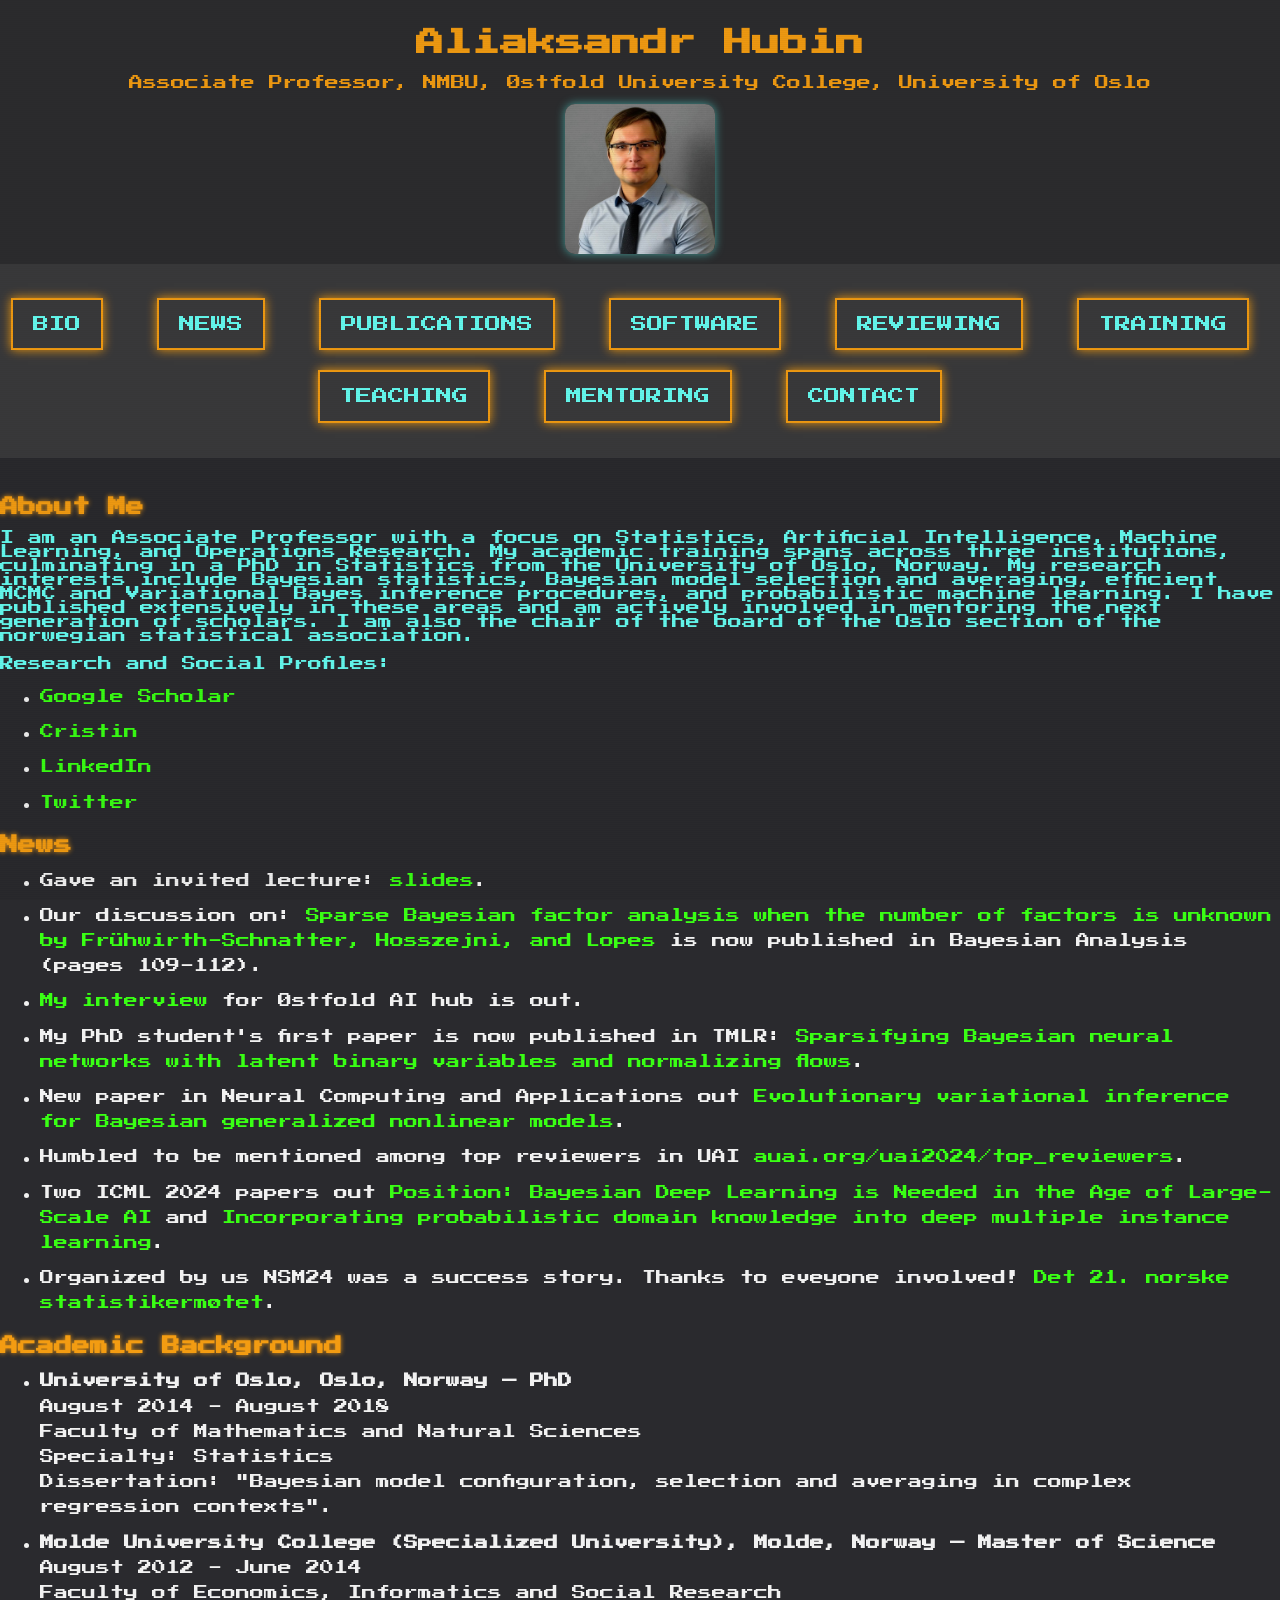
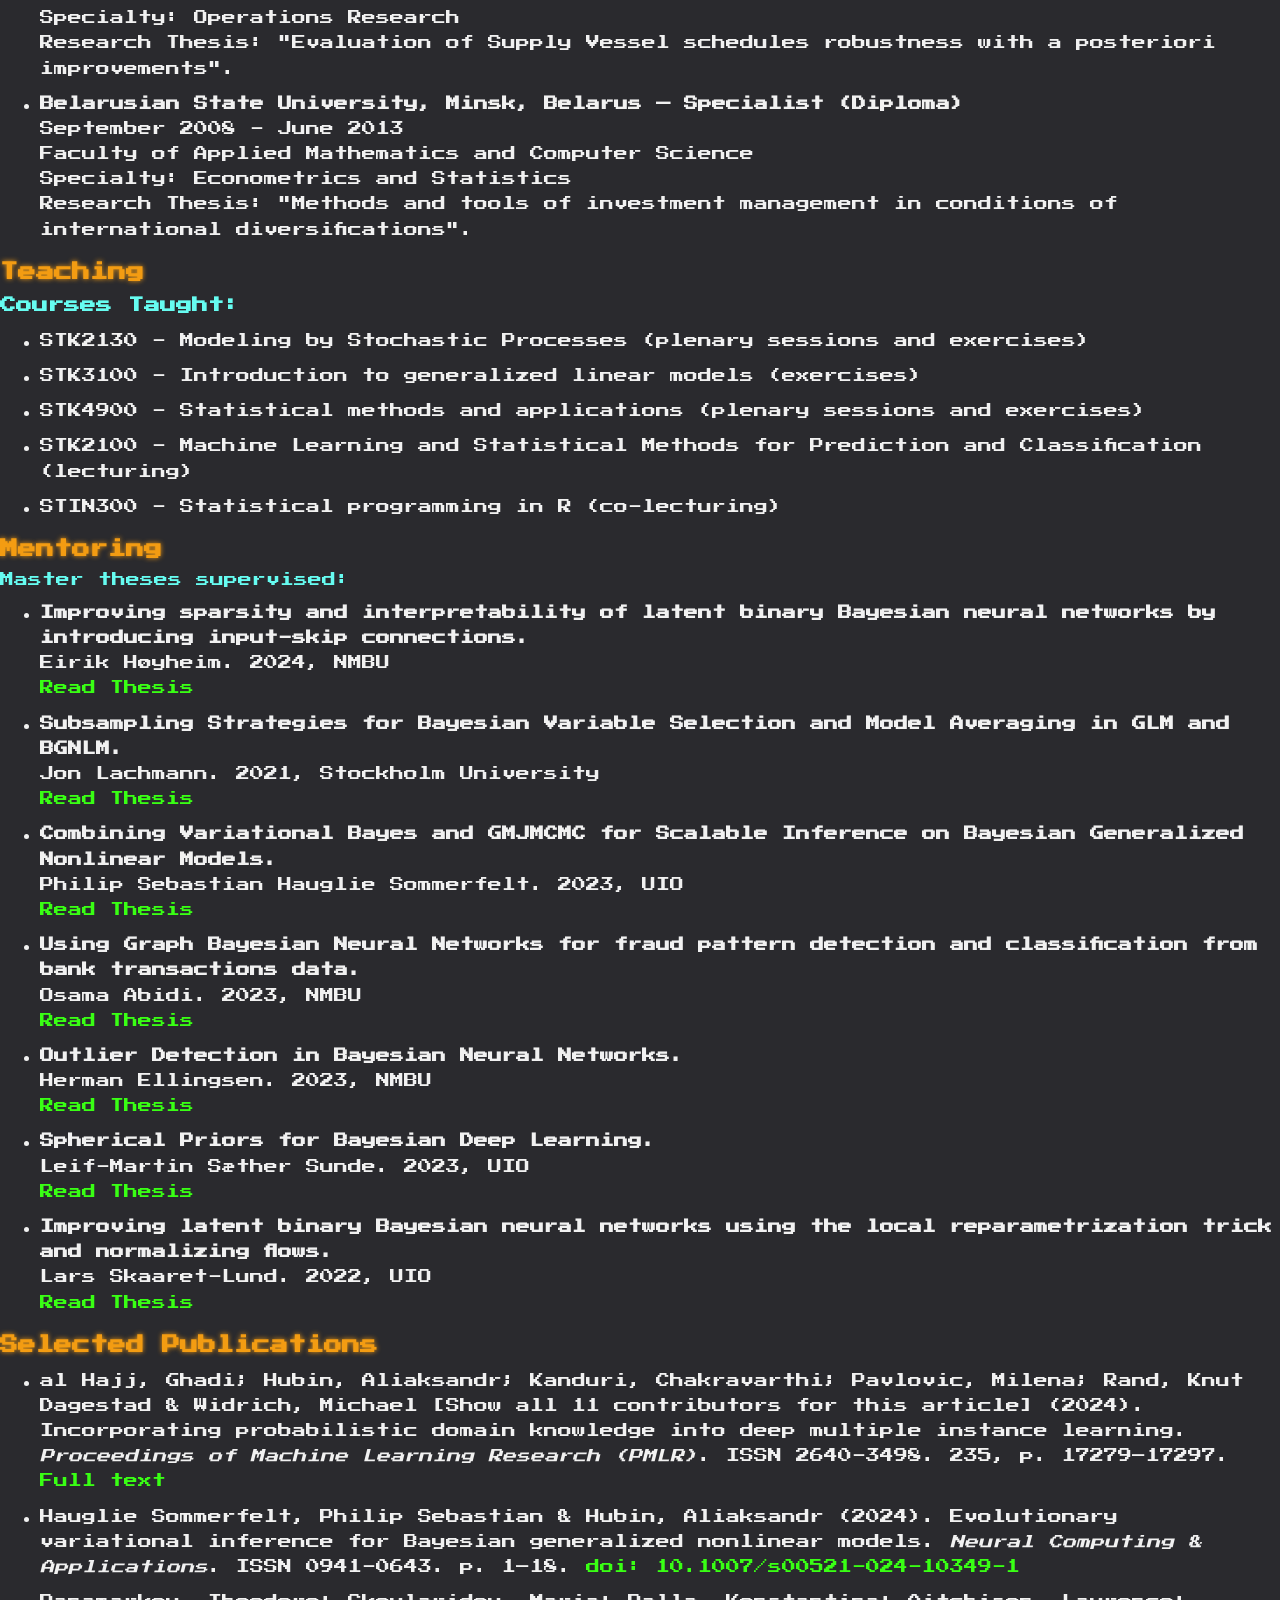
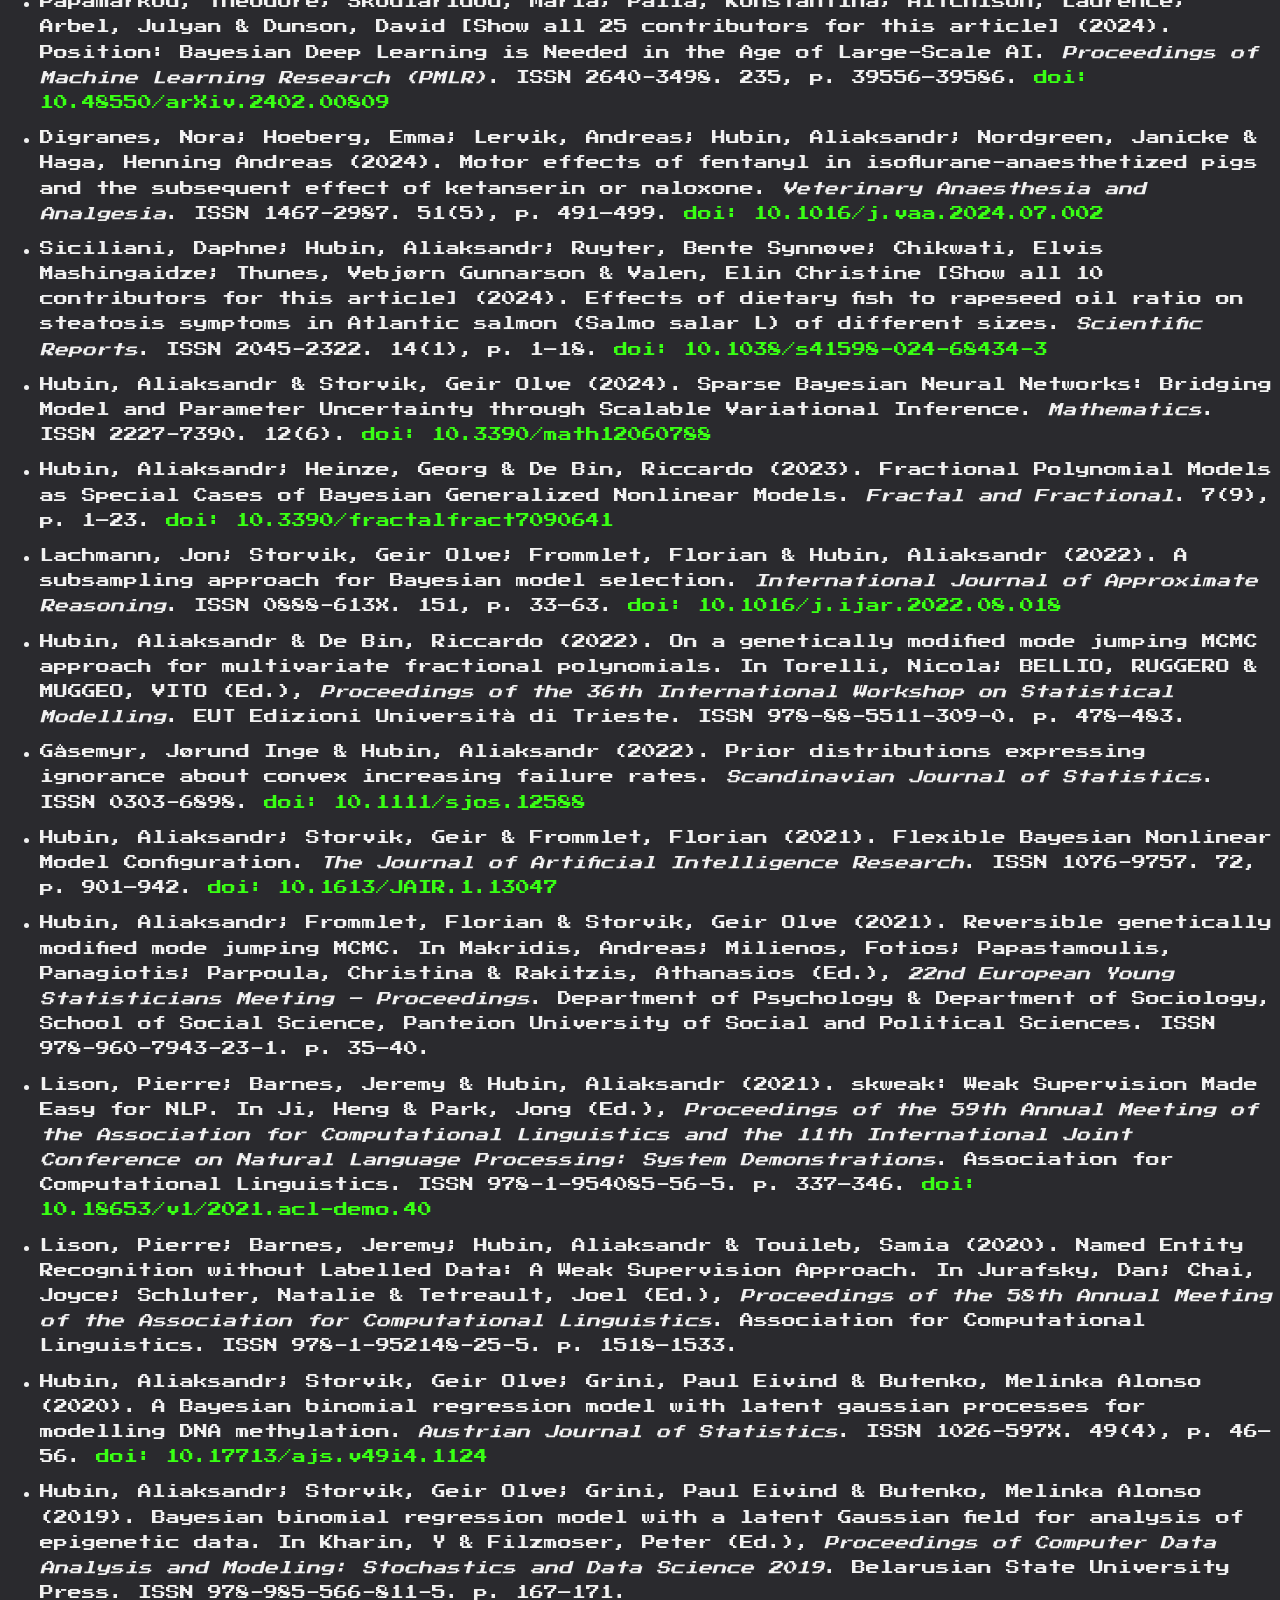
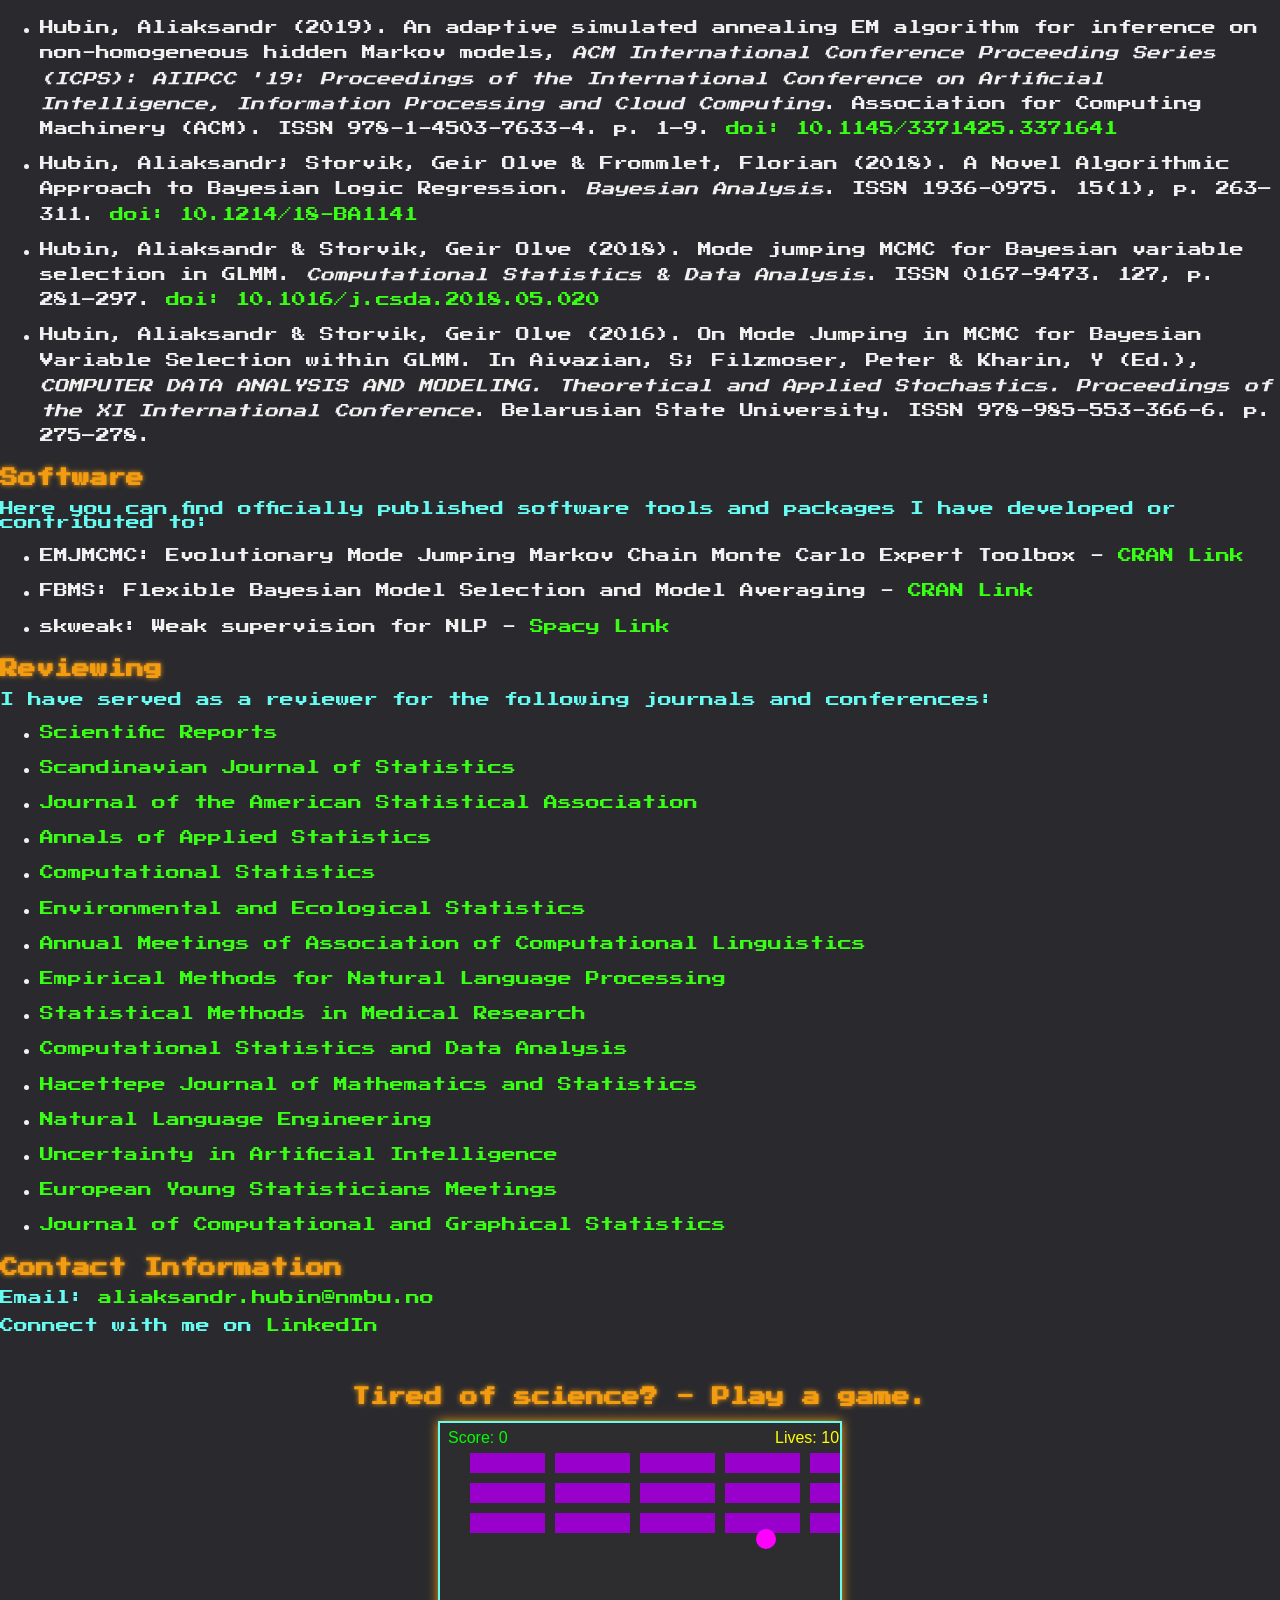
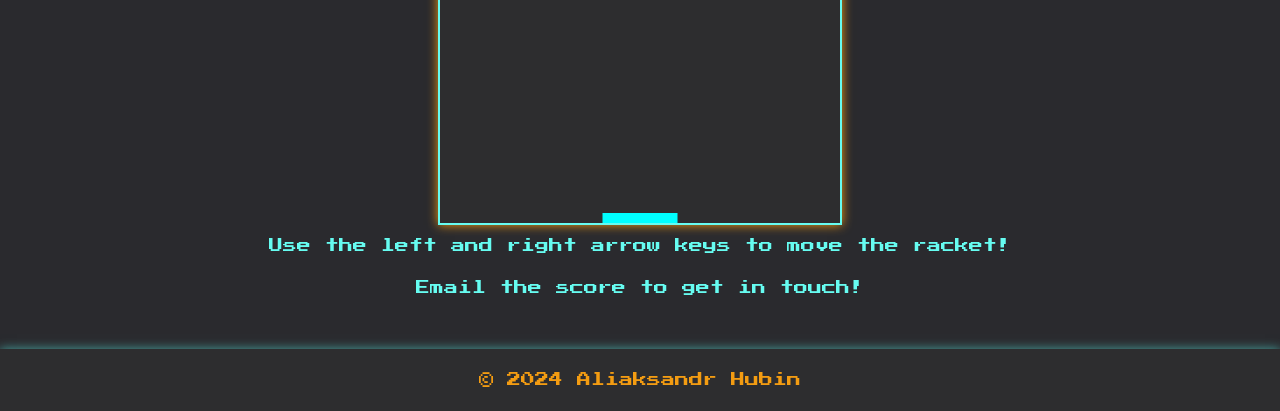
==== commit 9285d746: "slides of Barcelona talk added" ====
--- a/index.html
+++ b/index.html
@@ -239,7 +239,7 @@
             <div class="container">
                 <h2>News</h2>
                 <ul>
-                <li>Gave an invited lecture: <a href="https://www.upf.edu/web/econ/statistics-seminar-series">"A subsampling MCMC approach for Bayesian model selection and model averaging"</a> at Universitat Pompeu Fabra.</li>
+                <li>Gave an invited lecture: <a href="https://github.com/aliaksah/portfolio/blob/gh-pages/slides/Hubin_Subsampling_MCMC_Barcelona_24.pdf">slides</a>.</li>
                 <li>Our discussion on: <a href="https://projecteuclid.org/journalArticle/Download?urlId=10.1214%2F24-BA1423">Sparse Bayesian factor analysis when the number of factors is unknown by Frühwirth-Schnatter, Hosszejni, and Lopes</a> is now published in Bayesian Analysis (pages 109-112).</li>
                 <li><a href="https://www.hiof.no/english/about/news-events/news/2024/aliaksandr-and-bayesian-methods.html">My interview</a> for Østfold AI hub is out.</li>
                 <li>My PhD student's first paper is now published in TMLR: <a href="https://openreview.net/pdf?id=d6kqUKzG3V">Sparsifying Bayesian neural networks with latent binary variables and normalizing flows</a>.</li>
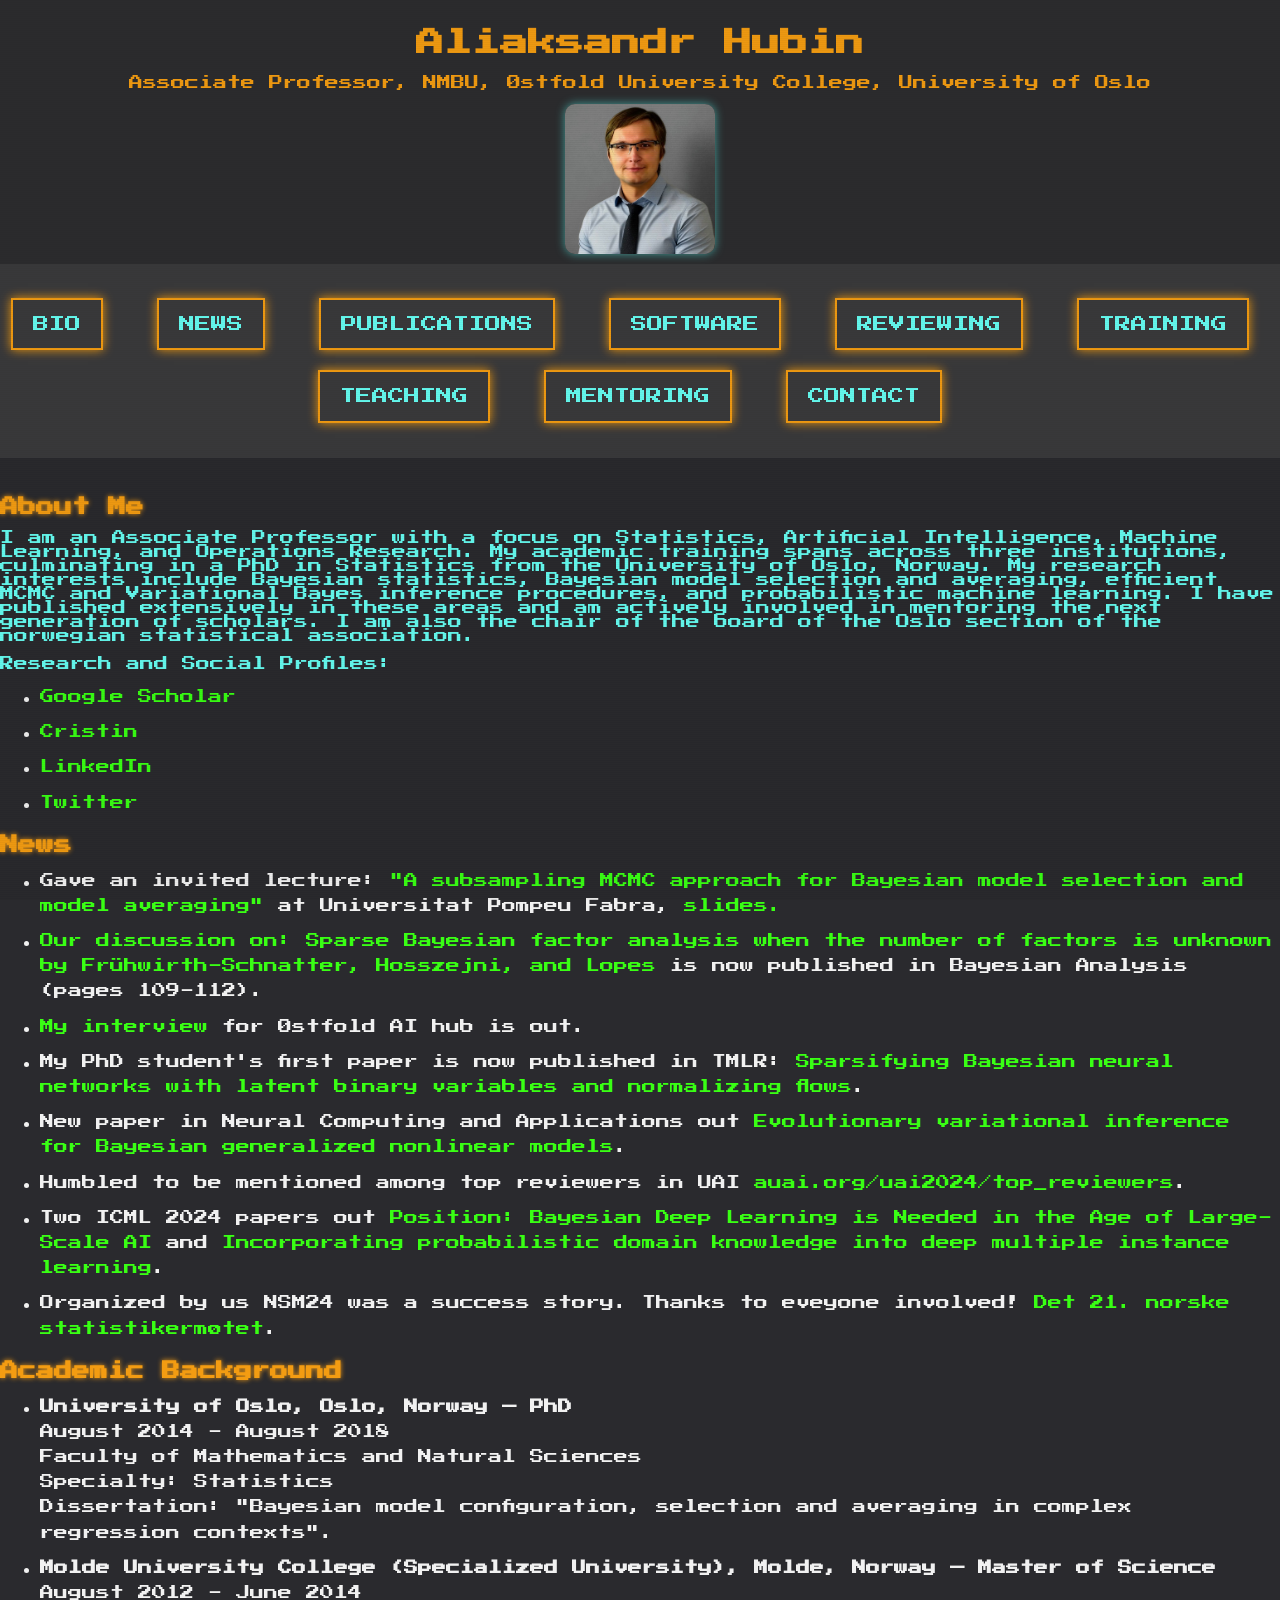
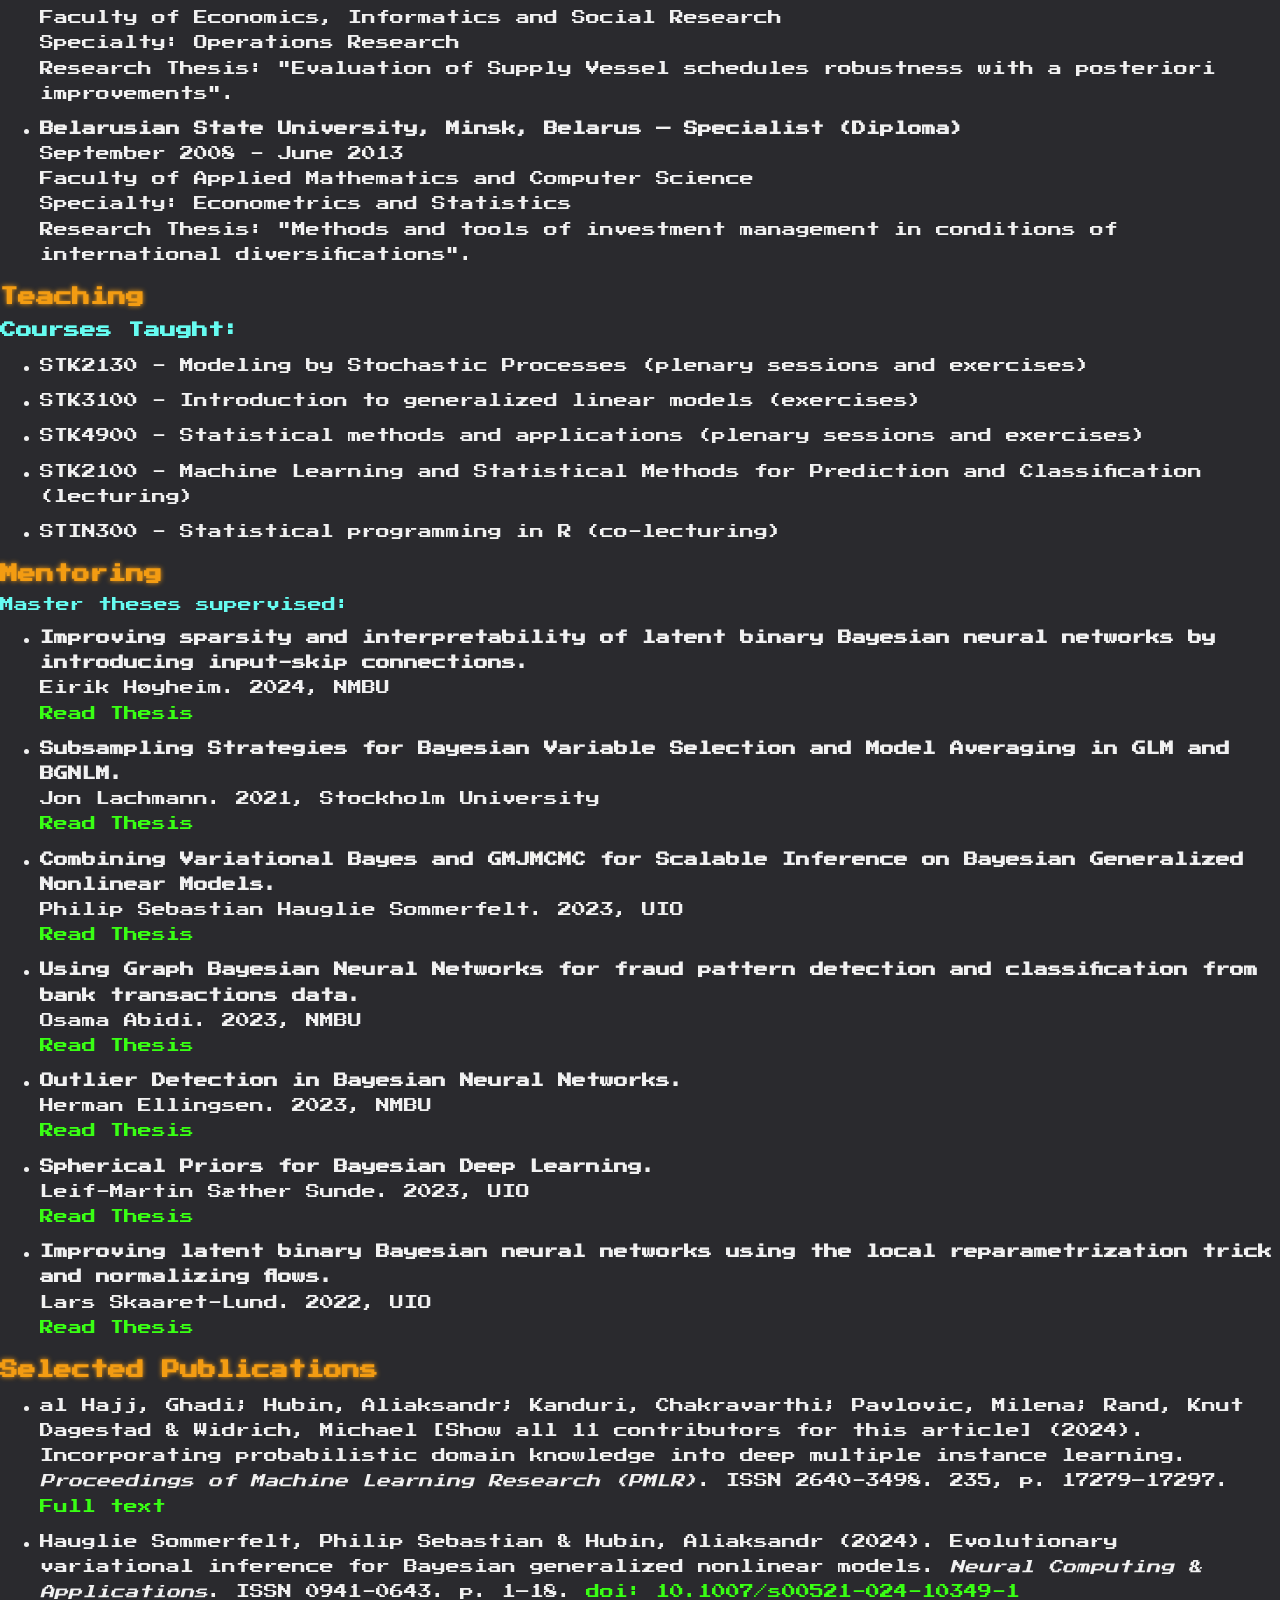
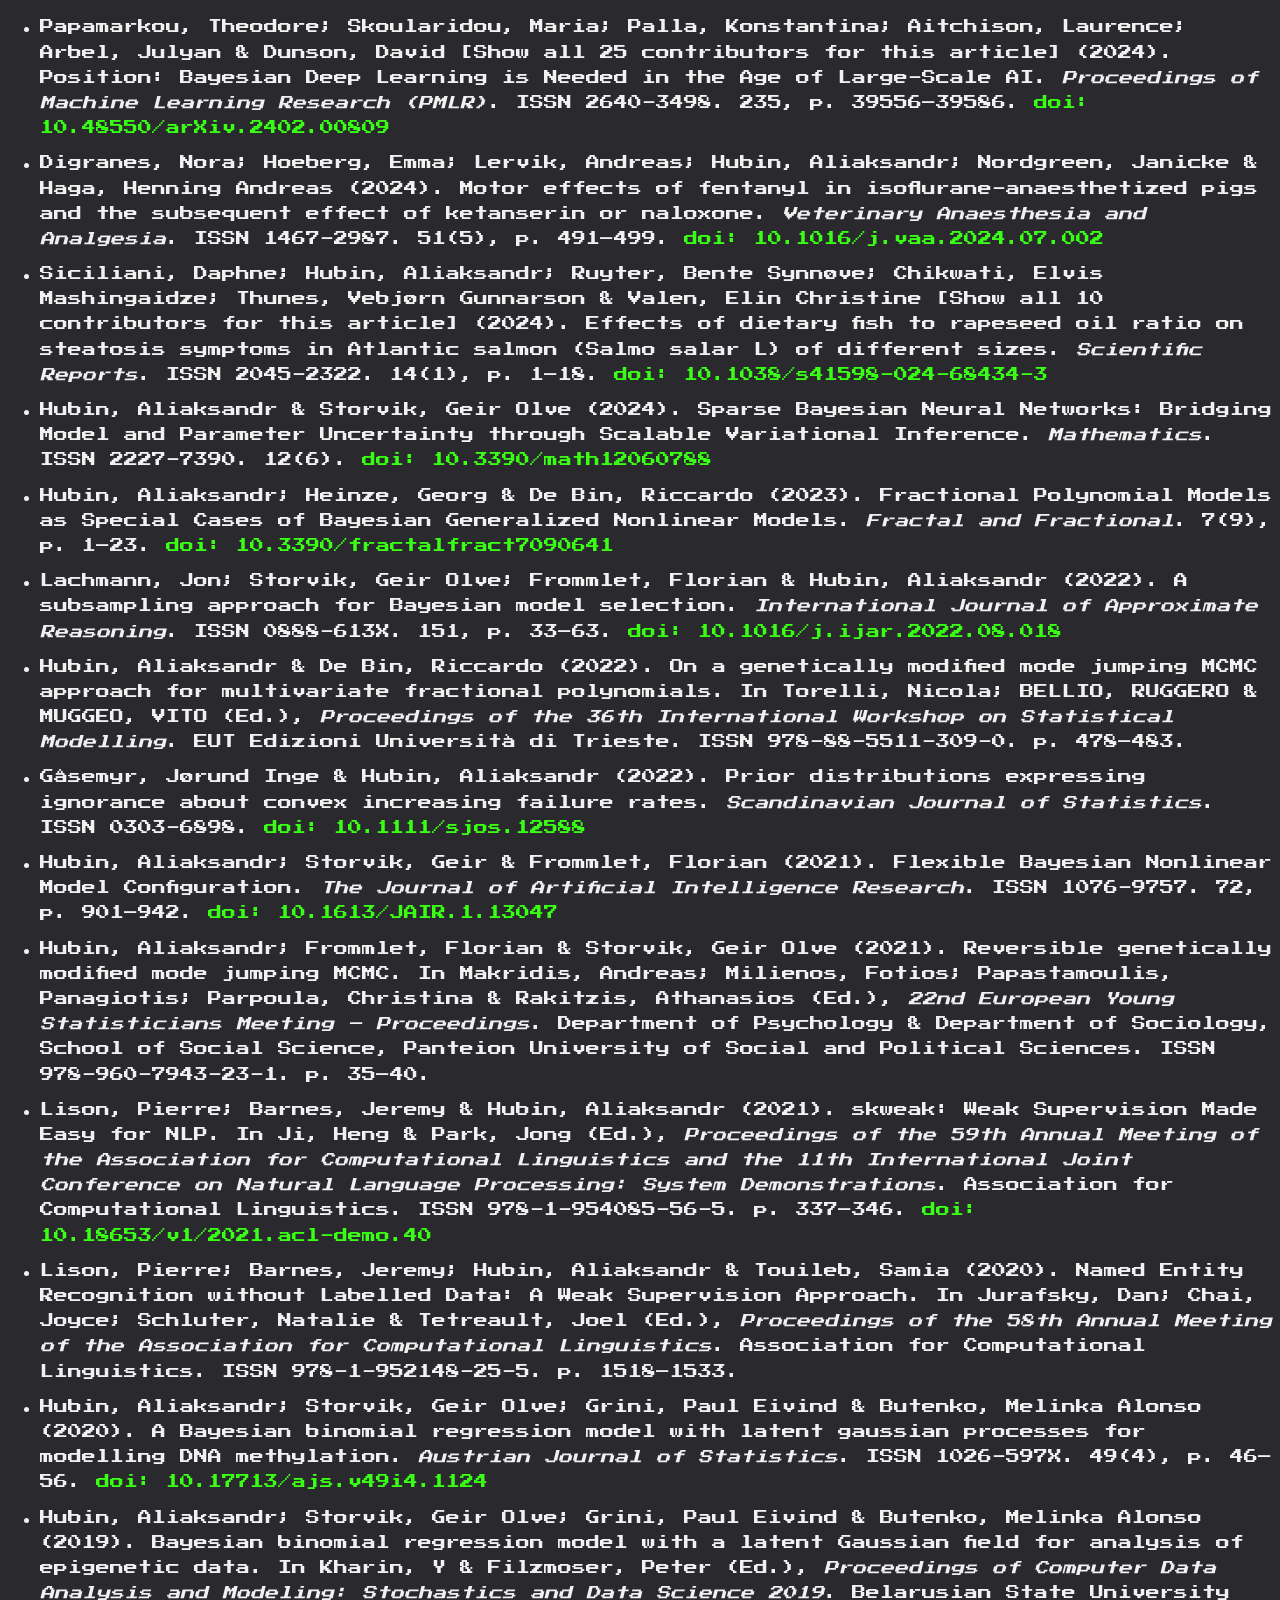
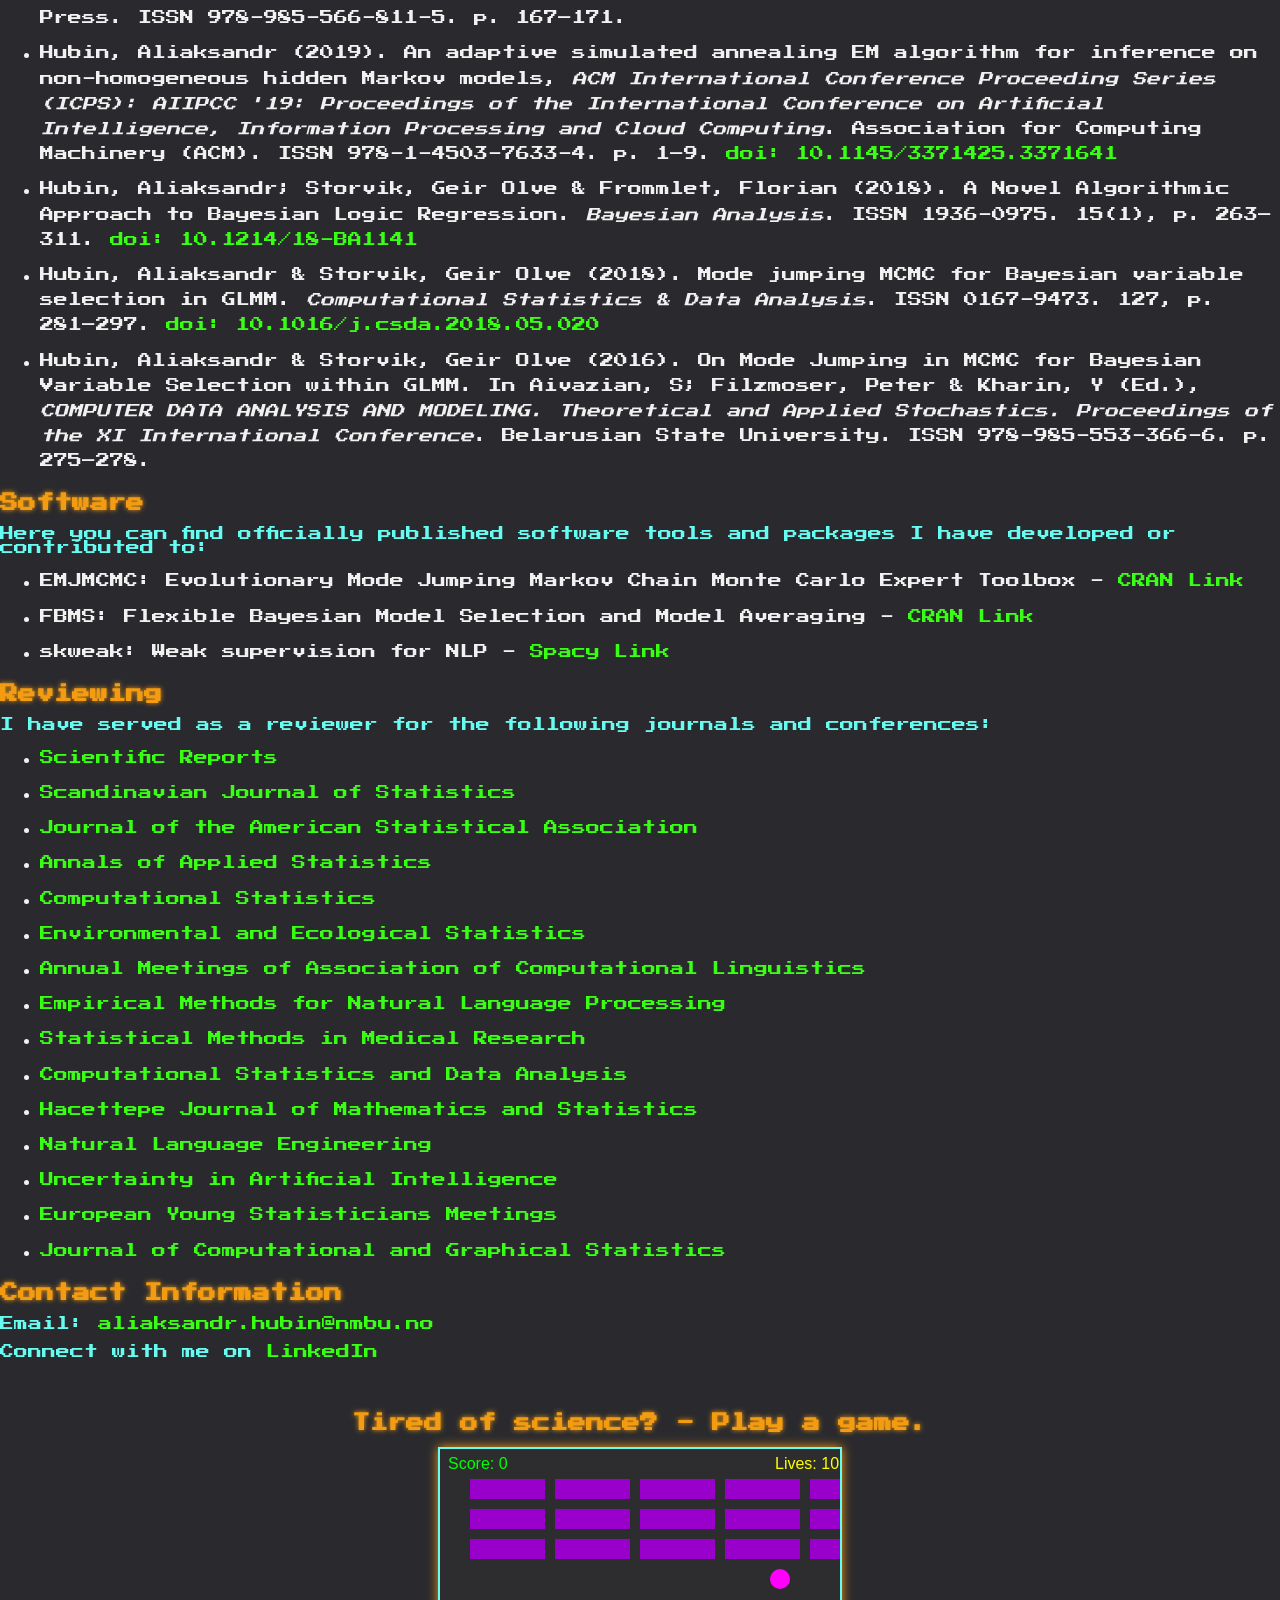
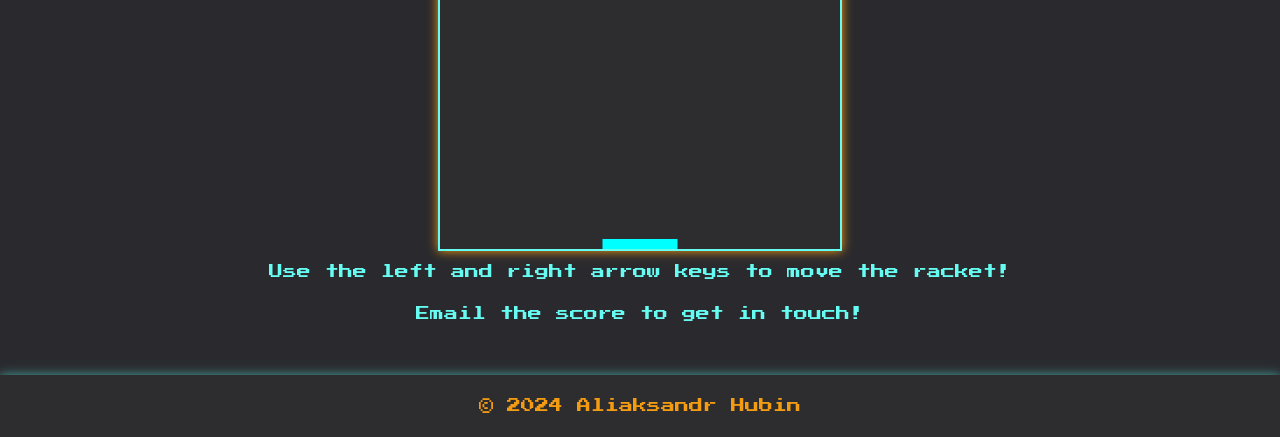
==== commit 72fe17d1: "page updated" ====
--- a/index.html
+++ b/index.html
@@ -239,7 +239,7 @@
             <div class="container">
                 <h2>News</h2>
                 <ul>
-                <li>Gave an invited lecture: <a href="https://github.com/aliaksah/portfolio/blob/gh-pages/slides/Hubin_Subsampling_MCMC_Barcelona_24.pdf">slides</a>.</li>
+                <li>Gave an invited lecture: <a href="https://www.upf.edu/web/econ/statistics-seminar-series">"A subsampling MCMC approach for Bayesian model selection and model averaging"</a> at Universitat Pompeu Fabra, <a href="https://github.com/aliaksah/portfolio/blob/gh-pages/slides/Hubin_Subsampling_MCMC_Barcelona_24.pdf">slides.</li>
                 <li>Our discussion on: <a href="https://projecteuclid.org/journalArticle/Download?urlId=10.1214%2F24-BA1423">Sparse Bayesian factor analysis when the number of factors is unknown by Frühwirth-Schnatter, Hosszejni, and Lopes</a> is now published in Bayesian Analysis (pages 109-112).</li>
                 <li><a href="https://www.hiof.no/english/about/news-events/news/2024/aliaksandr-and-bayesian-methods.html">My interview</a> for Østfold AI hub is out.</li>
                 <li>My PhD student's first paper is now published in TMLR: <a href="https://openreview.net/pdf?id=d6kqUKzG3V">Sparsifying Bayesian neural networks with latent binary variables and normalizing flows</a>.</li>
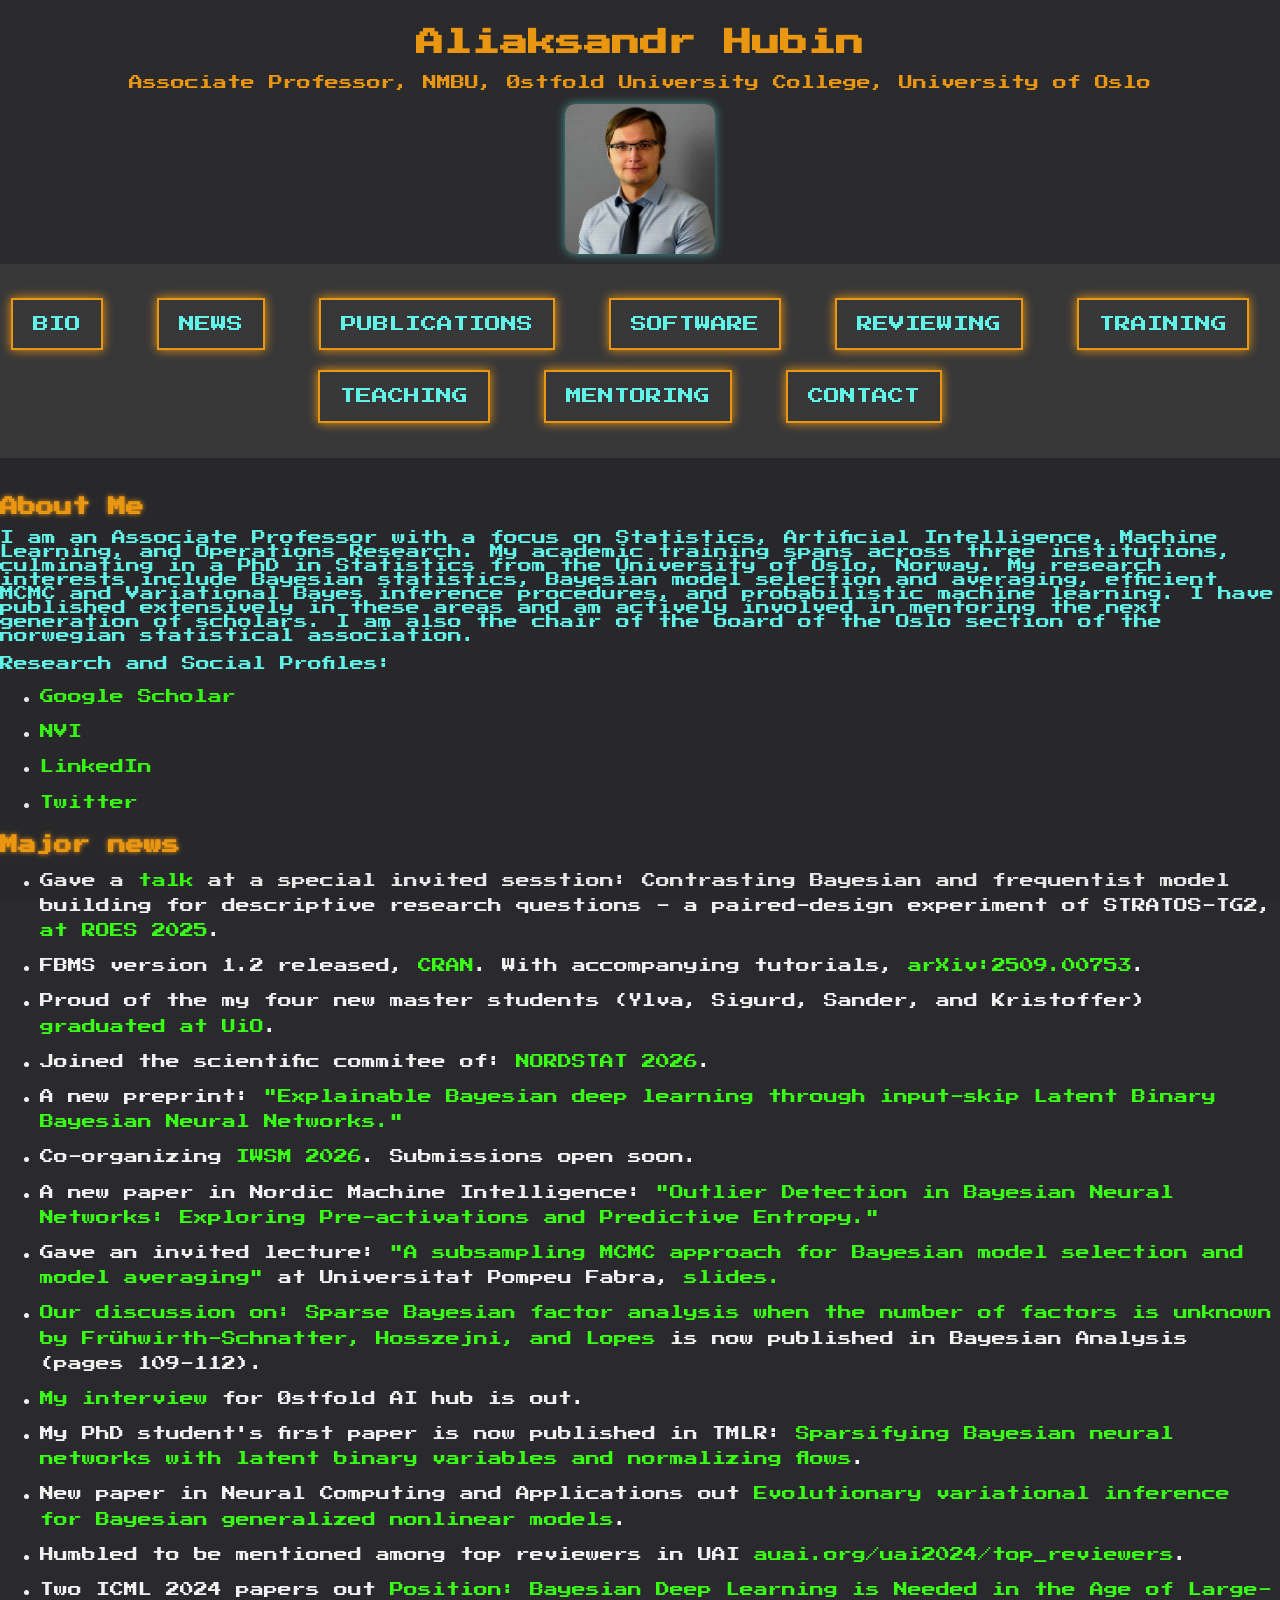
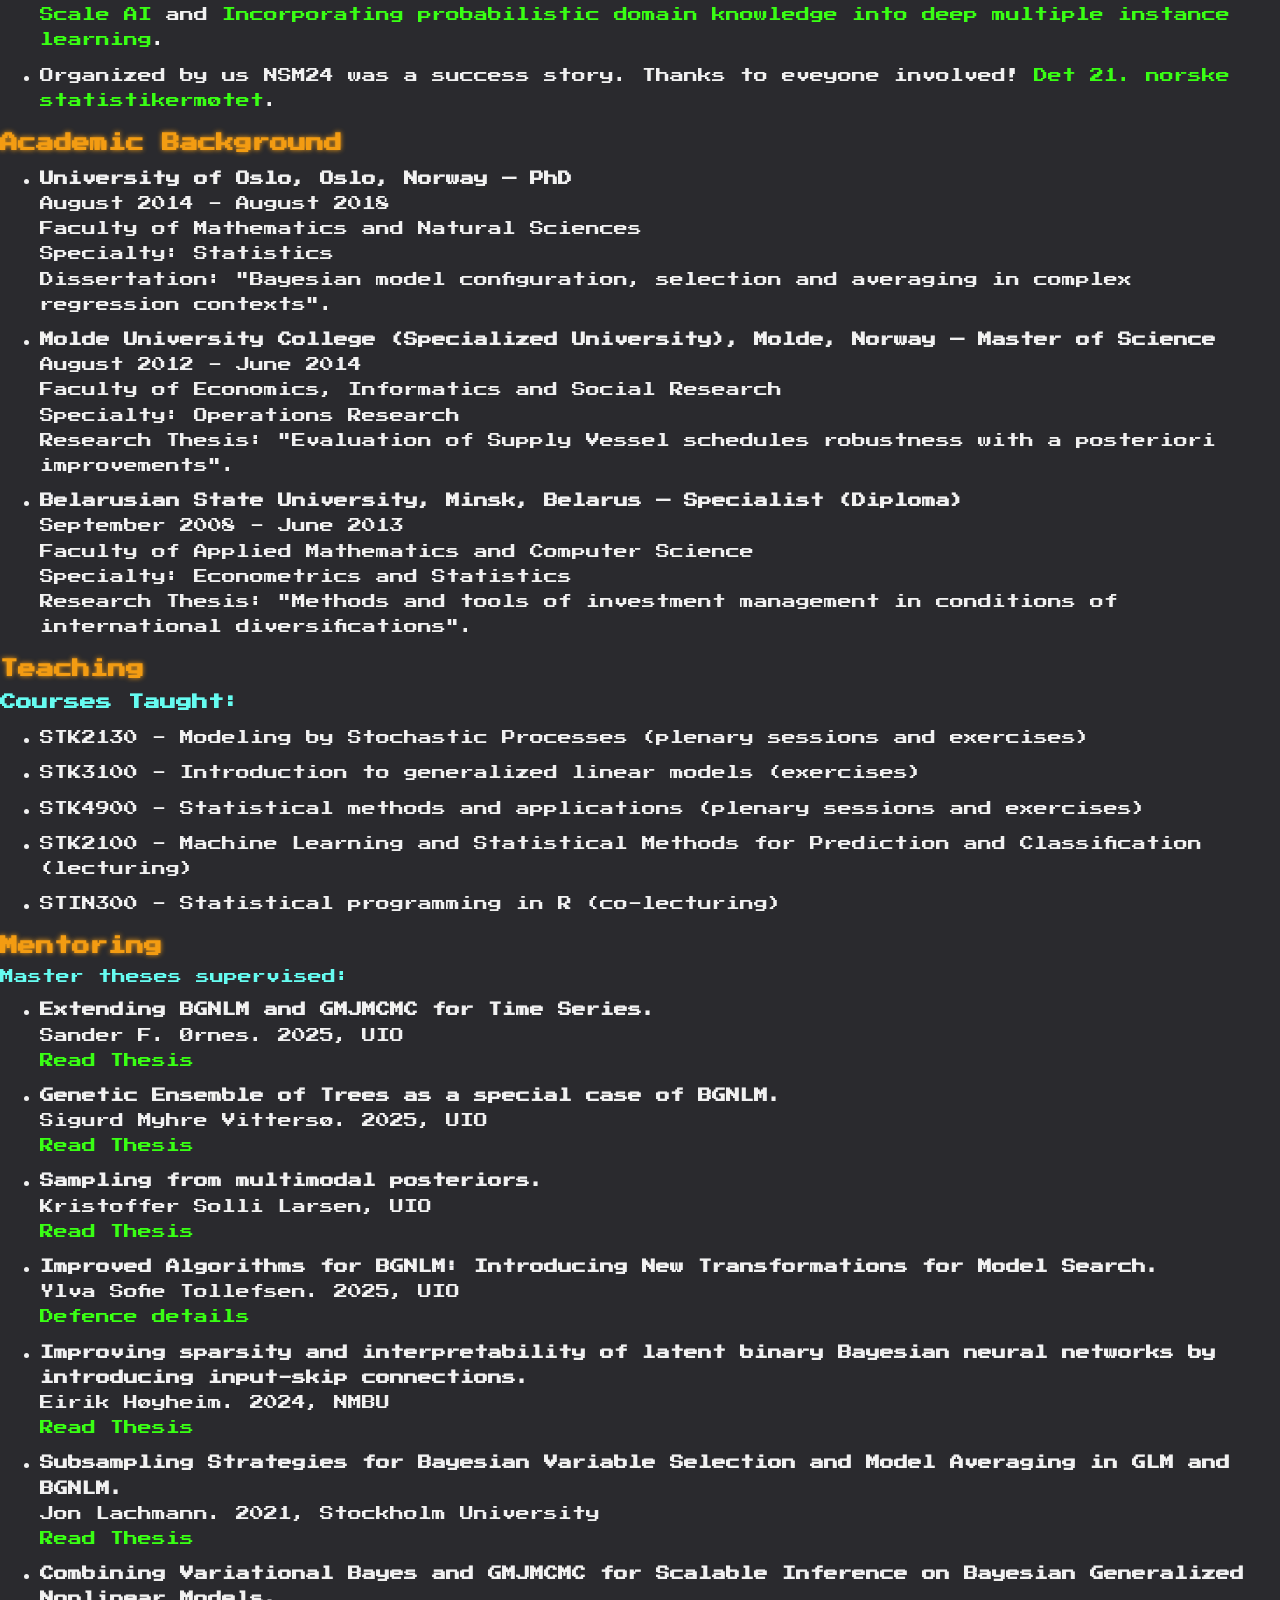
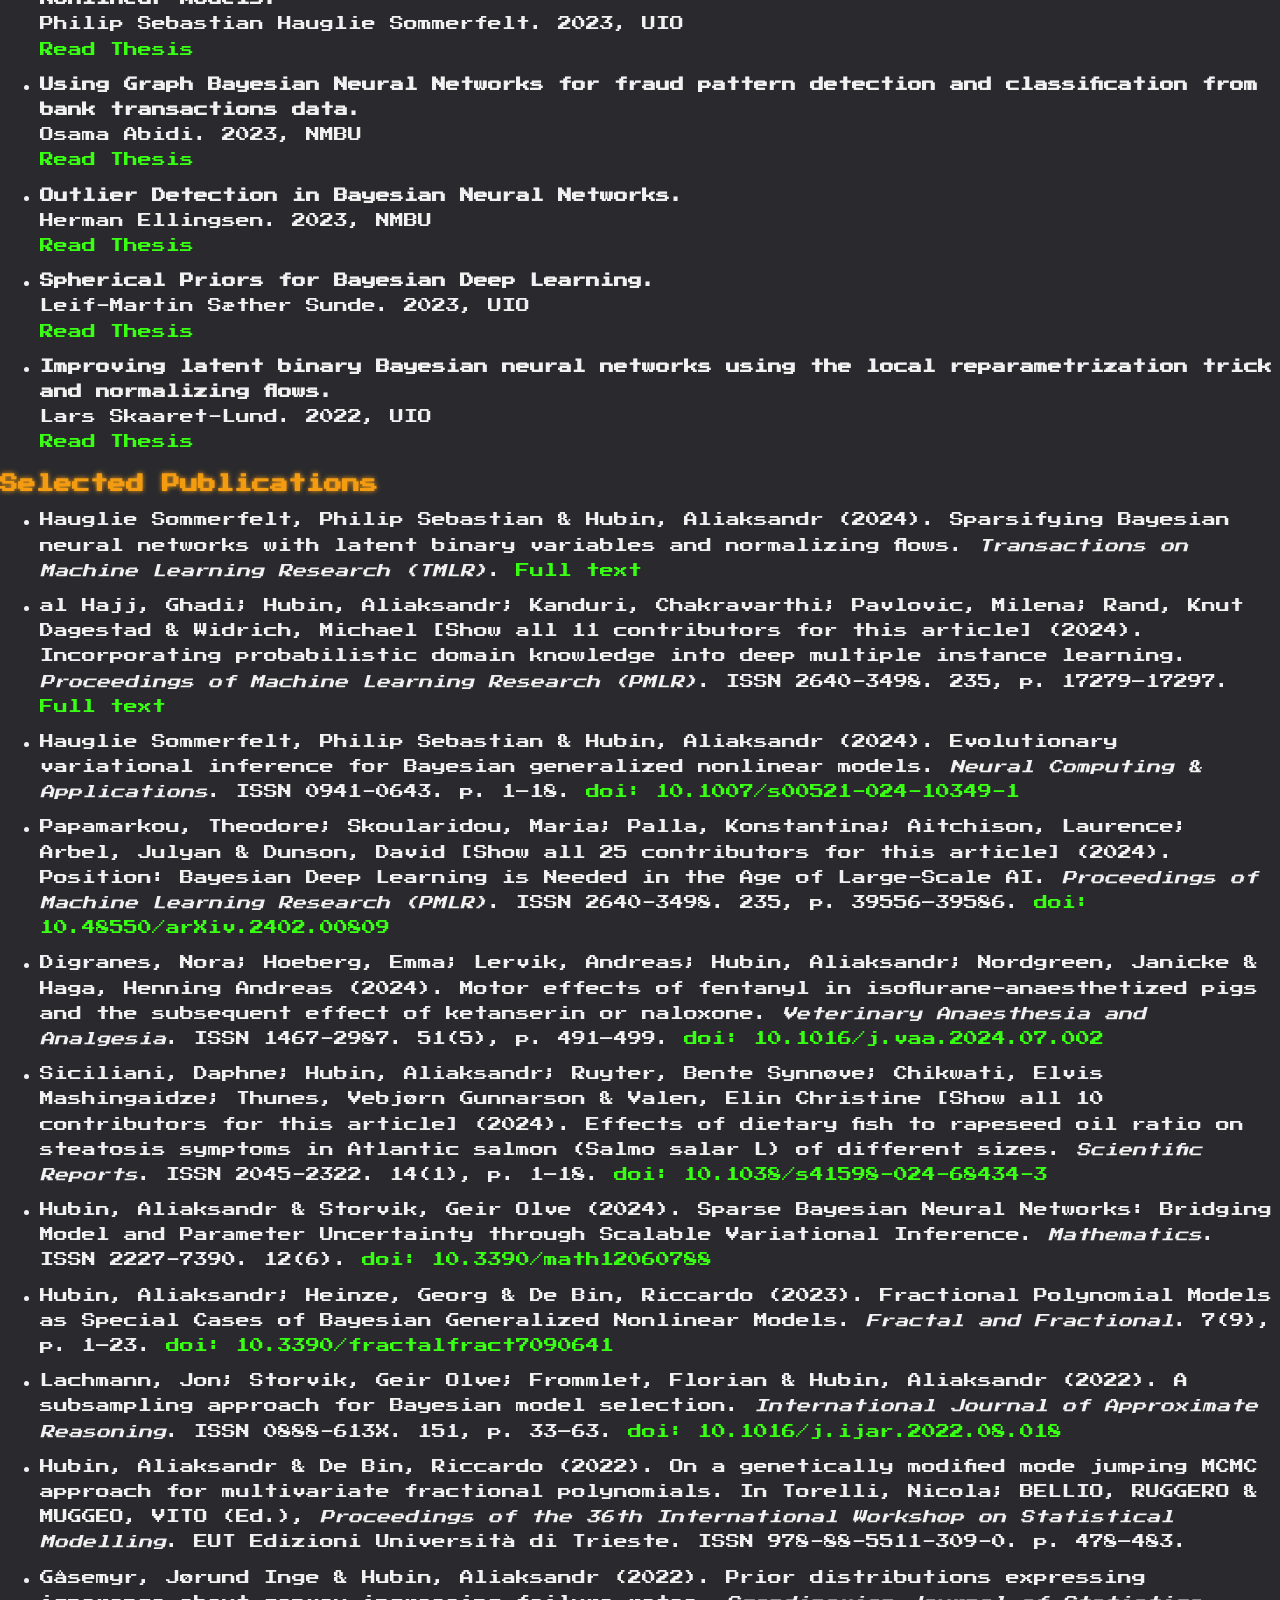
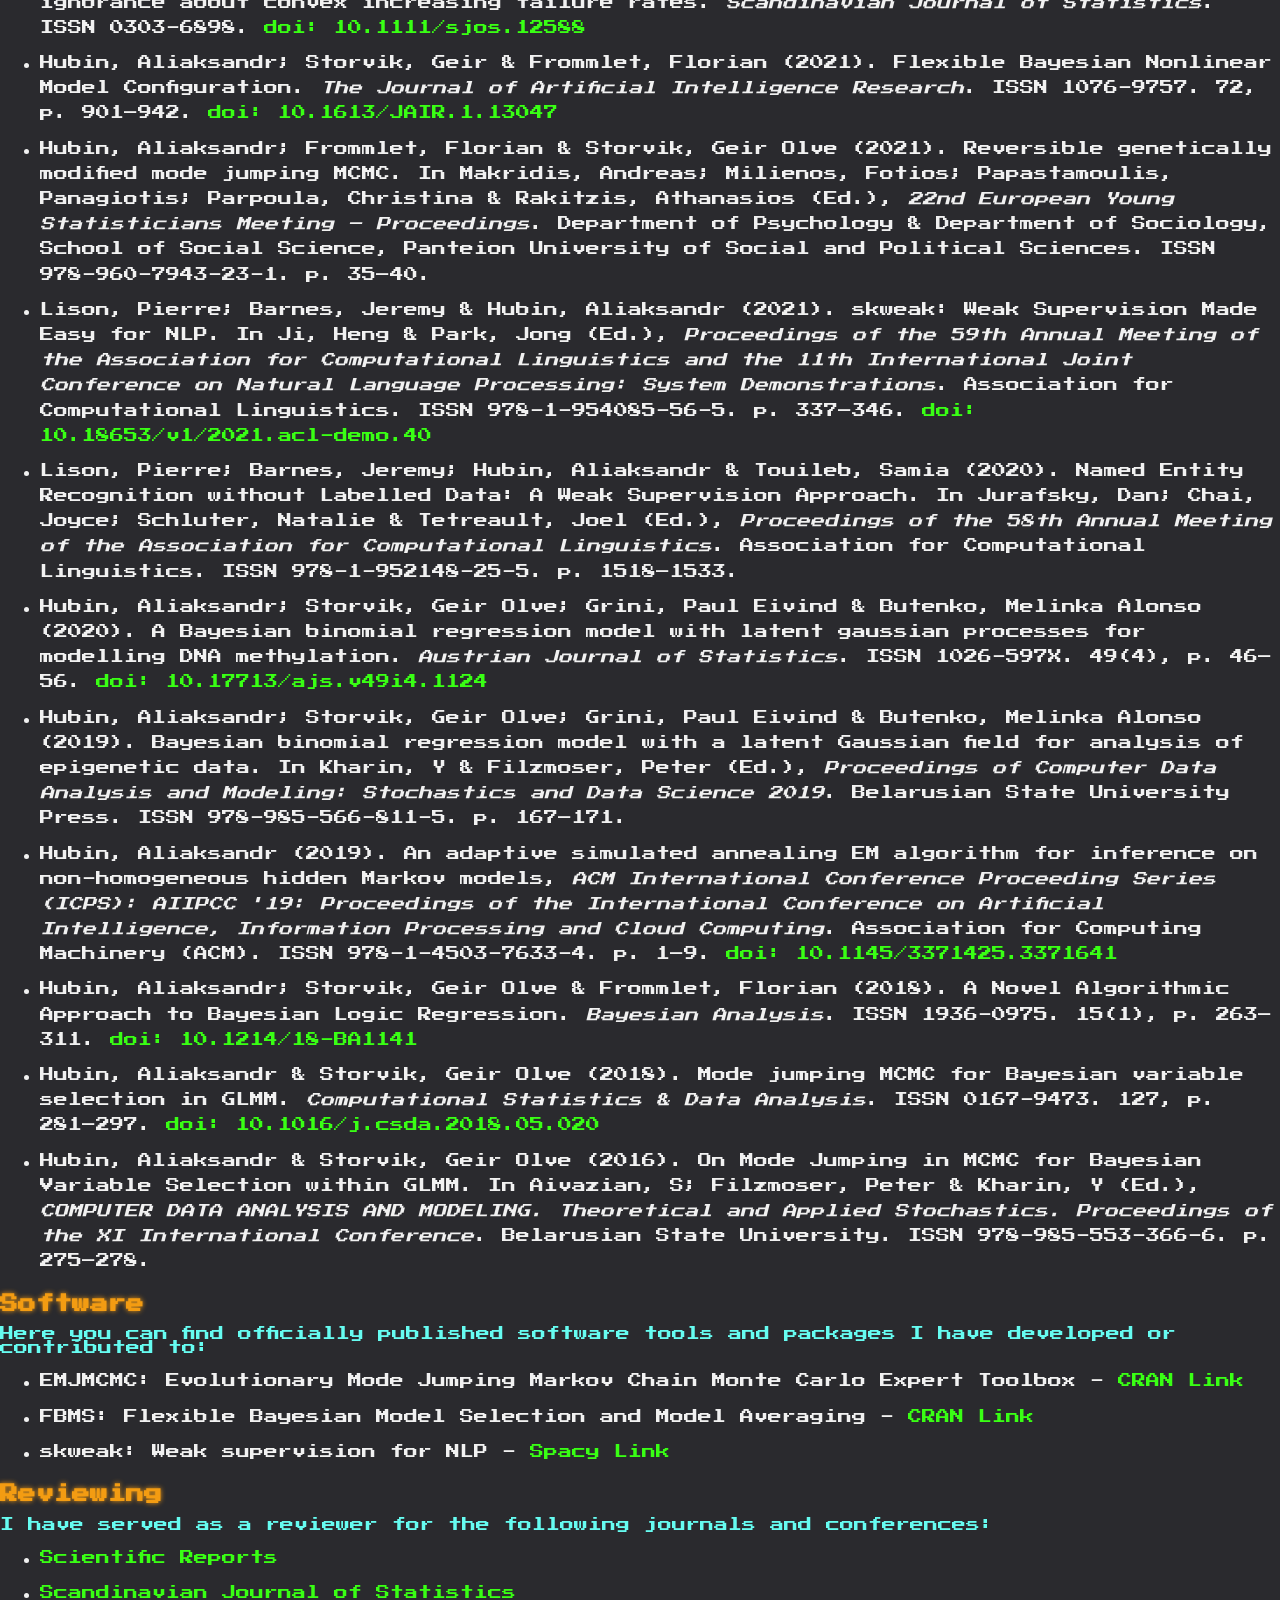
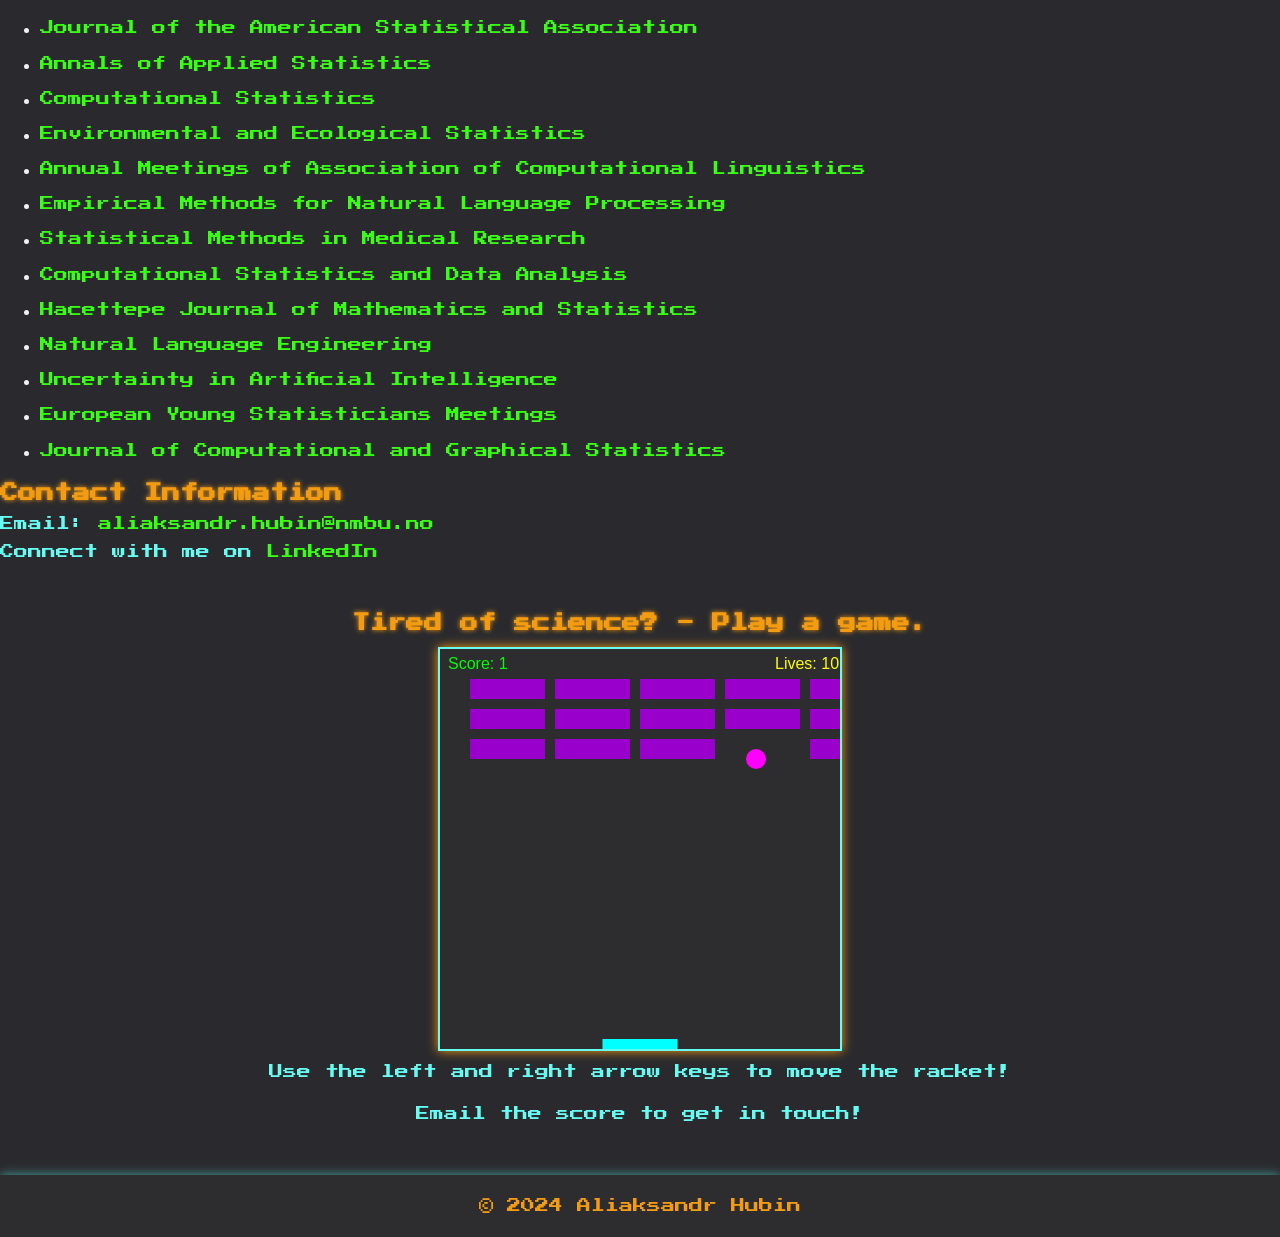
==== commit 625058f9: "updated webpage" ====
--- a/index.html
+++ b/index.html
@@ -227,7 +227,7 @@
                     Research and Social Profiles:
                     <ul>
                         <li><a href="https://scholar.google.com/citations?user=Lx-G8ckAAAAJ&hl=en">Google Scholar</a></li>
-                        <li><a href="https://wo.cristin.no/as/WebObjects/cristin.woa/wa/fres?action=sok&etternavn=Hubin&fornavn=Aliaksandr&erNorsk=1&erNordisk=1&erNasjonalt=1&erInternasjonalt=1&erUkjent=1&isParametre=1&sort=ar&bs=50">Cristin</a></li>
+                        <li><a href="https://nva.sikt.no/research-profile/618922">NVI</a></li>
                         <li><a href="https://www.linkedin.com/in/aliaksandr-hubin-9504917a/">LinkedIn</a></li>
                         <li><a href="https://x.com/AliaksandrHubin">Twitter</a></li>
                     </ul>
@@ -237,8 +237,15 @@
 
         <section id="news" class="news">
             <div class="container">
-                <h2>News</h2>
+                <h2>Major news</h2>
                 <ul>
+                <li>Gave a <a href="https://stratostg2.github.io/assets/Aliaksandr_slides_Roes_2025.pdf"> talk</a> at a special invited sesstion: Contrasting Bayesian and frequentist model building for descriptive research questions - a paired-design experiment of STRATOS-TG2,  <a href="https://www.roes2025.at/data/ROeS_conference_book_v1.3.pdf"> at ROES 2025</a>.</li>  
+                <li>FBMS version 1.2 released, <a href="https://cran.r-project.org/web/packages/FBMS/index.html"> CRAN</a>. With accompanying tutorials, <a href="https://arxiv.org/abs/2509.00753"> arXiv:2509.00753</a>.</li>  
+                <li>Proud of the my four new master students (Ylva, Sigurd, Sander, and Kristoffer) <a href="https://www.mn.uio.no/math/studier/aktuelt/arrangementer/master-2025"> graduated at UiO</a>.</li>  
+                <li>Joined the scientific commitee of: <a href="https://www.helsinki.fi/en/conferences/nordstat-2026#:~:text=The%20Department%20of%20Mathematics%20and,on%20June%201-4%202026.">NORDSTAT 2026</a>.</li>
+                <li>A new preprint: <a href="https://arxiv.org/pdf/2503.10496">"Explainable Bayesian deep learning through input-skip Latent Binary Bayesian Neural Networks."</a></li>
+                <li>Co-organizing <a href="https://www.mn.uio.no/math/english/research/groups/statistics-data-science/events/conferences/iwsm2026">IWSM 2026</a>. Submissions open soon.</li>
+                <li>A new paper in Nordic Machine Intelligence: <a href="https://journals.uio.no/NMI/article/view/11406">"Outlier Detection in Bayesian Neural Networks: Exploring Pre-activations and Predictive Entropy."</a></li>
                 <li>Gave an invited lecture: <a href="https://www.upf.edu/web/econ/statistics-seminar-series">"A subsampling MCMC approach for Bayesian model selection and model averaging"</a> at Universitat Pompeu Fabra, <a href="https://github.com/aliaksah/portfolio/blob/gh-pages/slides/Hubin_Subsampling_MCMC_Barcelona_24.pdf">slides.</li>
                 <li>Our discussion on: <a href="https://projecteuclid.org/journalArticle/Download?urlId=10.1214%2F24-BA1423">Sparse Bayesian factor analysis when the number of factors is unknown by Frühwirth-Schnatter, Hosszejni, and Lopes</a> is now published in Bayesian Analysis (pages 109-112).</li>
                 <li><a href="https://www.hiof.no/english/about/news-events/news/2024/aliaksandr-and-bayesian-methods.html">My interview</a> for Østfold AI hub is out.</li>
@@ -307,6 +314,26 @@
         <p>Master theses supervised:</p>
         <ul>
             <li>
+                <strong>Extending BGNLM and GMJMCMC for Time Series.</strong><br>
+                Sander F. Ørnes. 2025, UIO<br>
+                <a href="https://www.duo.uio.no/bitstream/handle/10852/121568/Sander_Finnset_-rnes_Master-DS.pdf">Read Thesis</a>
+            </li>
+            <li>
+                <strong>Genetic Ensemble of Trees as a special case of BGNLM.</strong><br>
+                Sigurd Myhre Vittersø. 2025, UIO<br>
+                <a href="https://www.duo.uio.no/bitstream/handle/10852/121175/sigurd_myhre_vitterso_thesis.pdf">Read Thesis</a>
+            </li>
+            <li>
+                <strong>Sampling from multimodal posteriors.</strong><br>
+                Kristoffer Solli Larsen, UIO<br>
+                <a href="https://www.duo.uio.no/handle/10852/120833">Read Thesis</a>
+            </li>
+            <li>
+                <strong>Improved Algorithms for BGNLM: Introducing New Transformations for Model Search.</strong><br>
+                Ylva Sofie Tollefsen. 2025, UIO<br>
+                <a href="https://www.mn.uio.no/math/studier/aktuelt/arrangementer/master-2025/mastereksamen-DS-Tollefsen.html">Defence details</a>
+            </li>
+            <li>
                 <strong>Improving sparsity and interpretability of latent binary Bayesian neural networks by introducing input-skip connections.</strong><br>
                 Eirik Høyheim. 2024, NMBU<br>
                 <a href="https://nmbu.brage.unit.no/nmbu-xmlui/bitstream/handle/11250/3147960/no.nmbu:wiseflow:7110451:59111978.pdf">Read Thesis</a>
@@ -349,6 +376,11 @@
     <div class="container">
         <h2>Selected Publications</h2>
         <ul>
+            <li>
+                Hauglie Sommerfelt, Philip Sebastian & Hubin, Aliaksandr (2024). 
+                Sparsifying Bayesian neural networks with latent binary variables and normalizing flows. <i>Transactions on Machine Learning Research (TMLR)</i>.  
+                <a href="https://openreview.net/pdf?id=d6kqUKzG3V"> Full text</a>
+            </li>
             <li>
                 al Hajj, Ghadi; Hubin, Aliaksandr; Kanduri, Chakravarthi; Pavlovic, Milena; Rand, Knut Dagestad & Widrich, Michael [Show all 11 contributors for this article] (2024). 
                 Incorporating probabilistic domain knowledge into deep multiple instance learning. <i>Proceedings of Machine Learning Research (PMLR)</i>. ISSN 2640-3498. 235, p. 17279–17297.
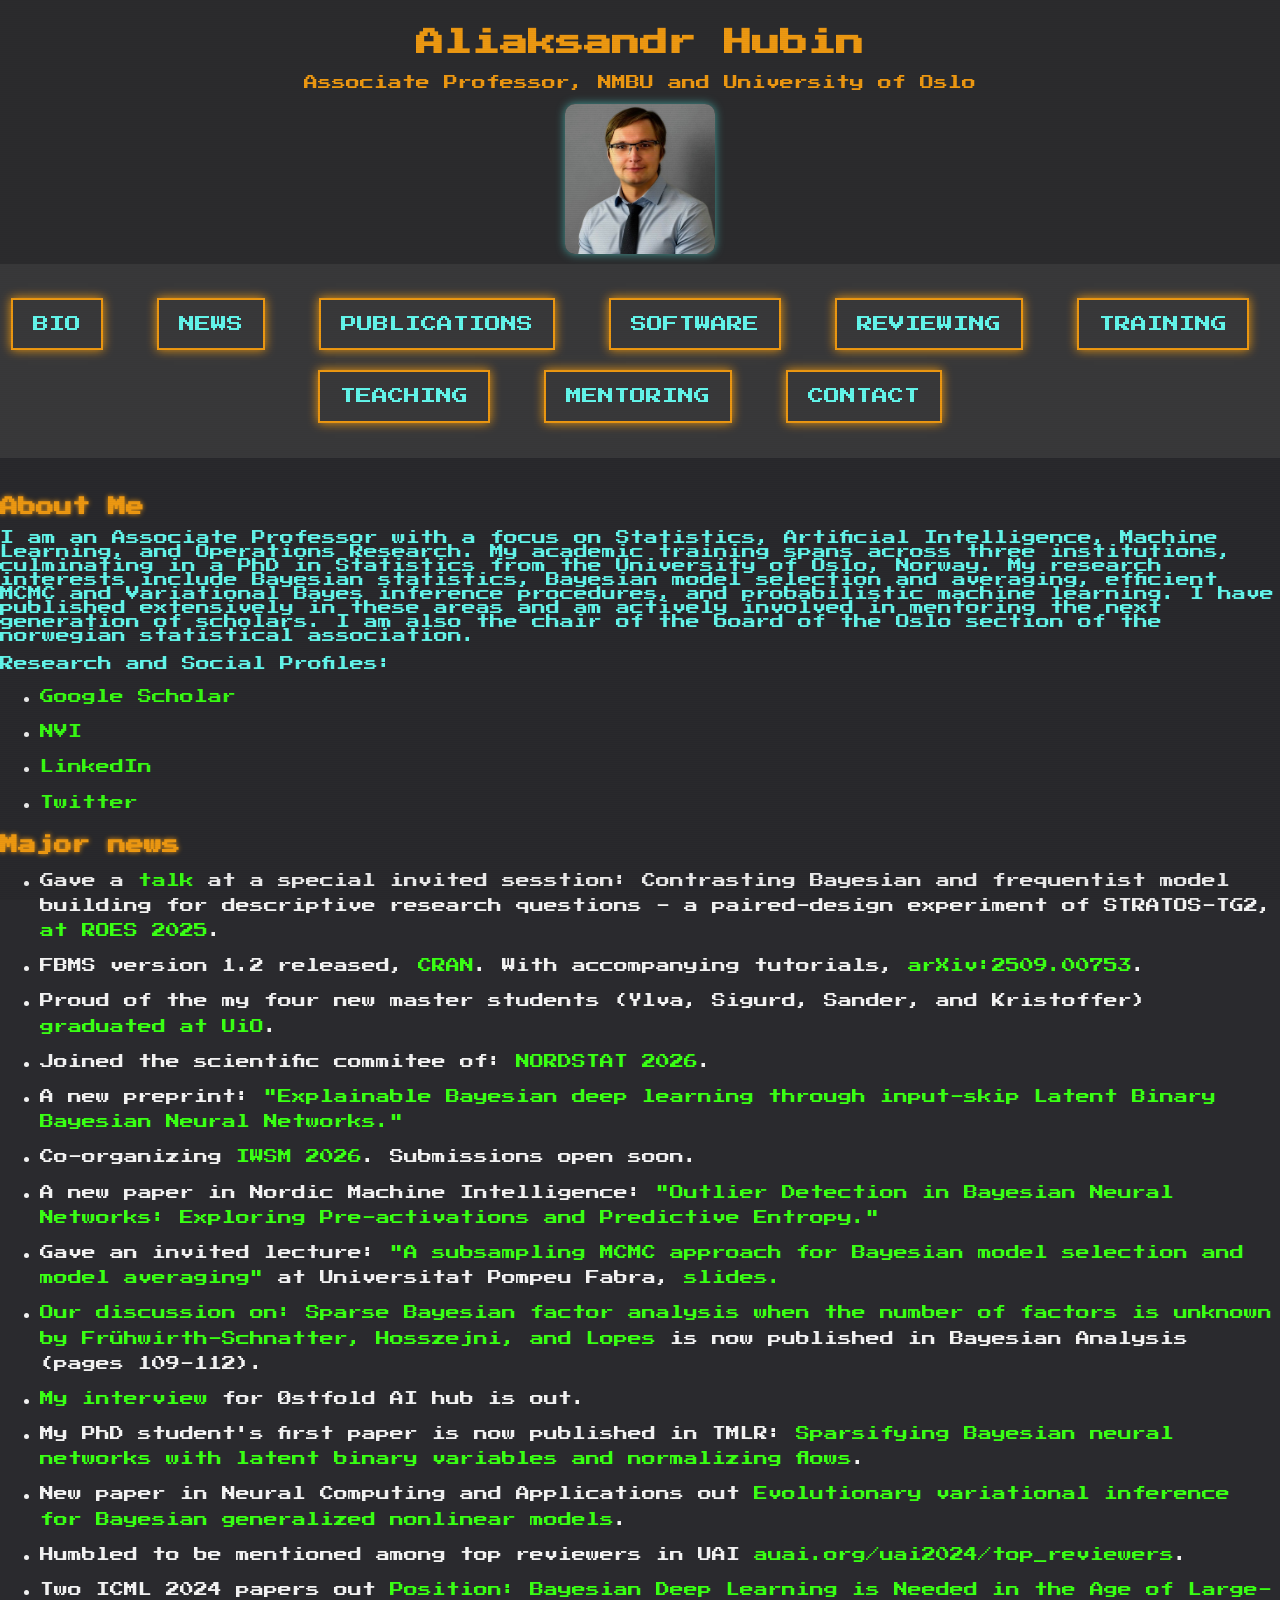
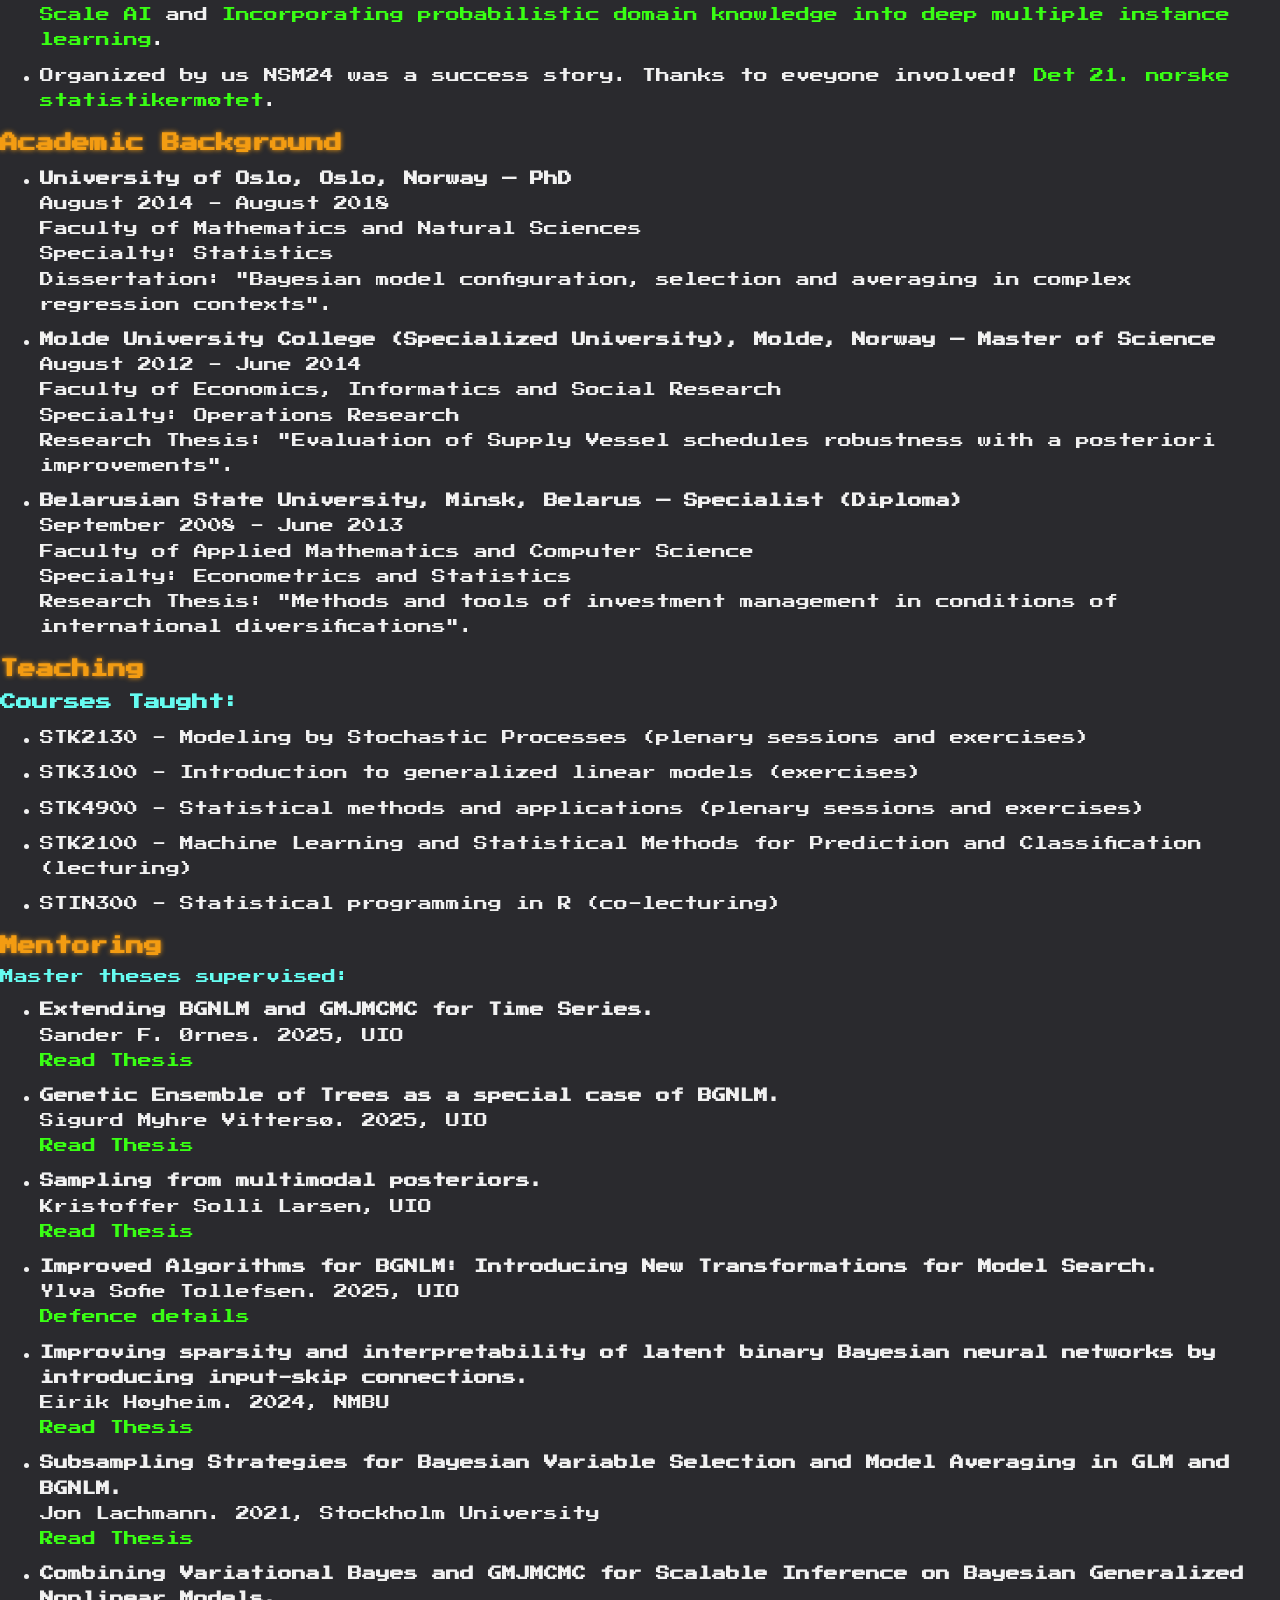
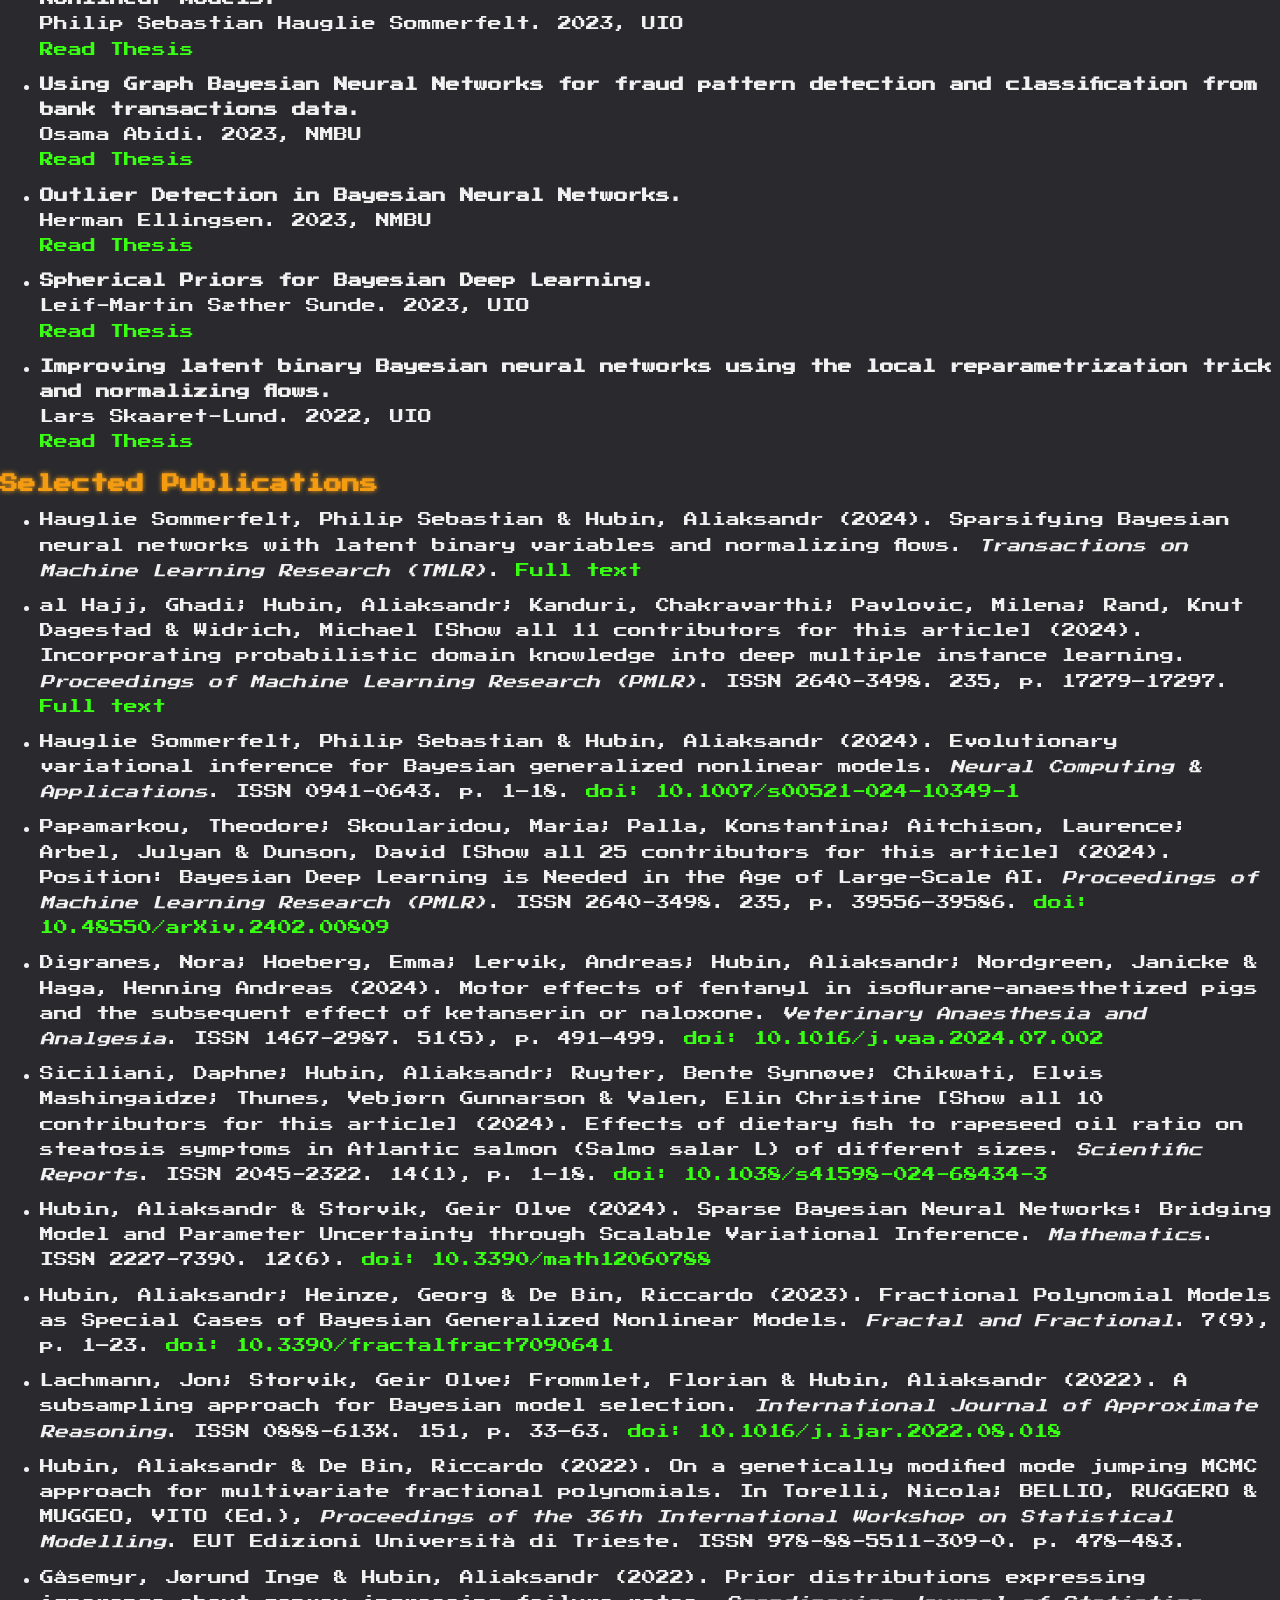
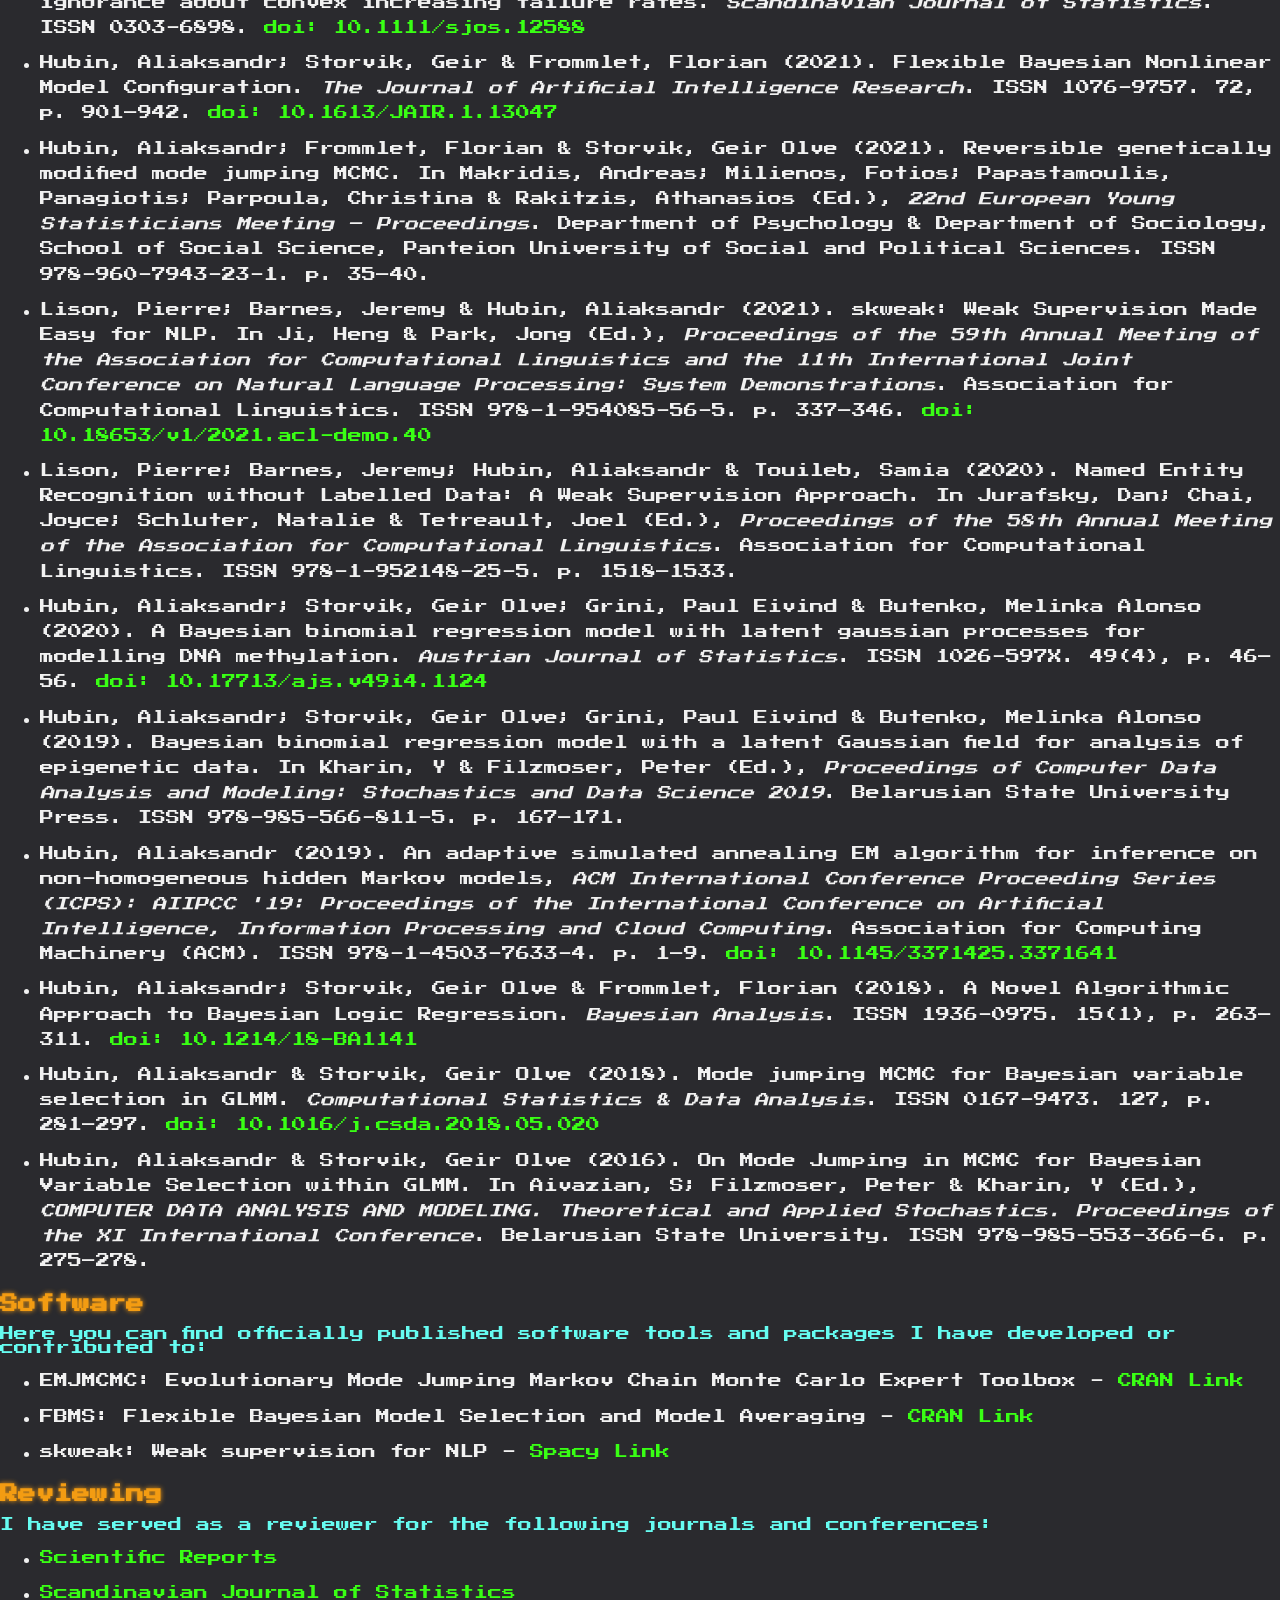
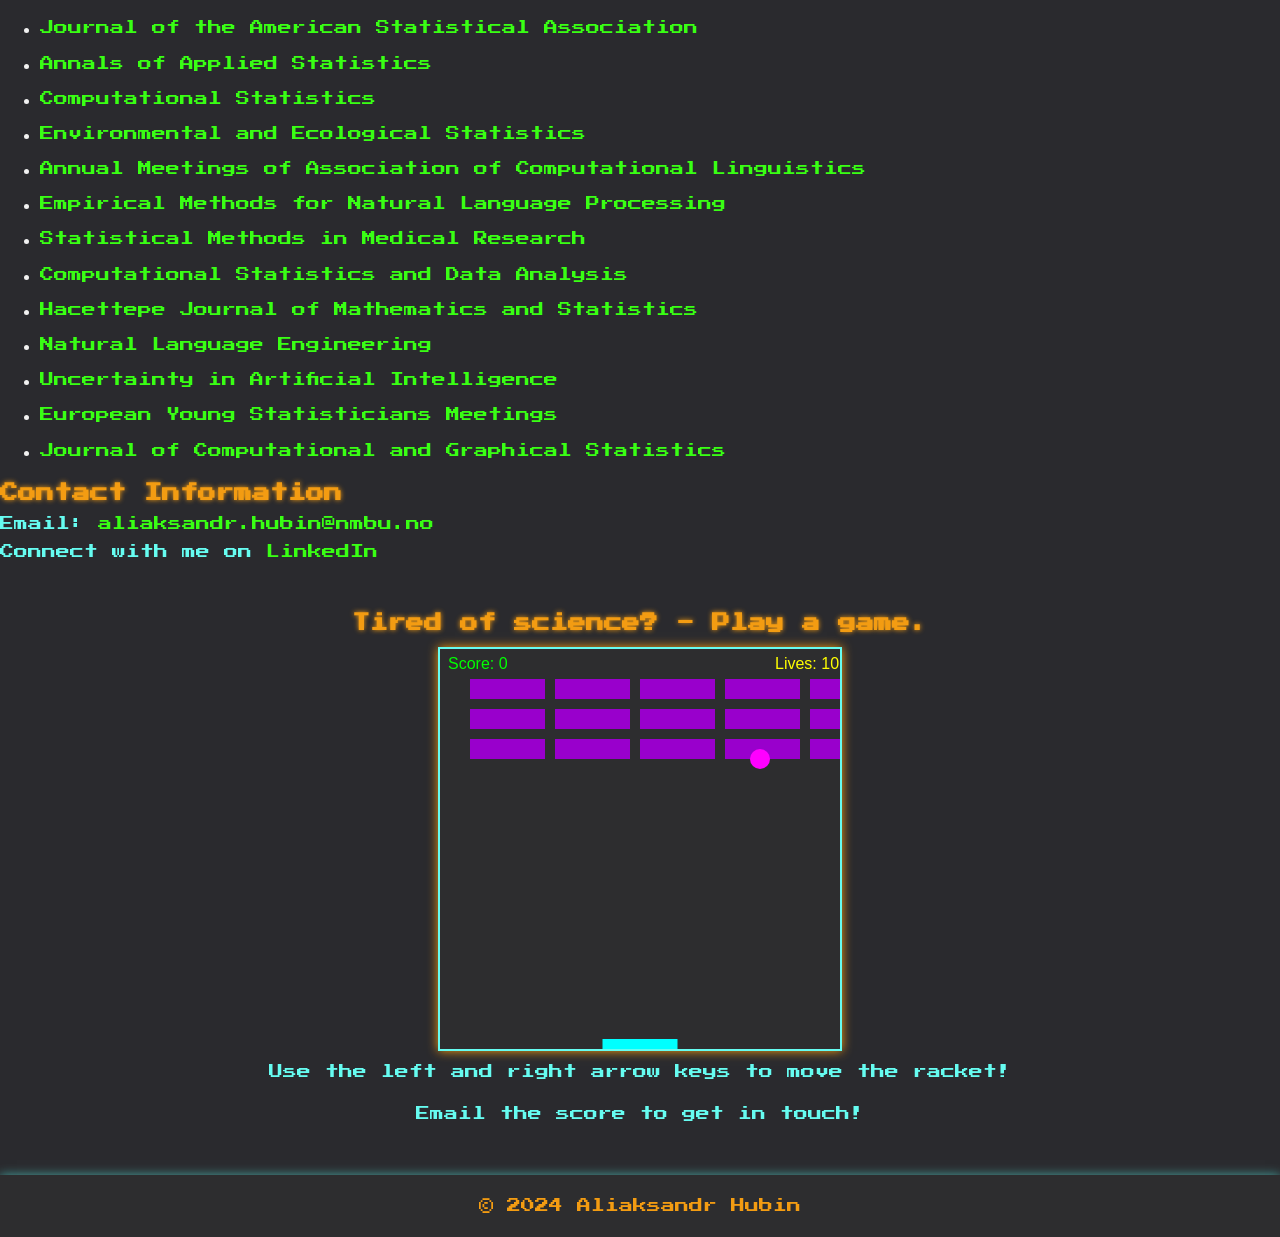
==== commit add76482: "webaoge updated" ====
--- a/index.html
+++ b/index.html
@@ -196,7 +196,7 @@
     <header>
         <div class="container">
             <h1 class="blinking">Aliaksandr Hubin</h1>
-            <p>Associate Professor, NMBU, Østfold University College, University of Oslo</p>
+            <p>Associate Professor, NMBU and University of Oslo</p>
             <img src="hubin_cyber.jpg" alt="Your Photo" class="profile-photo">
         </div>
     </header>
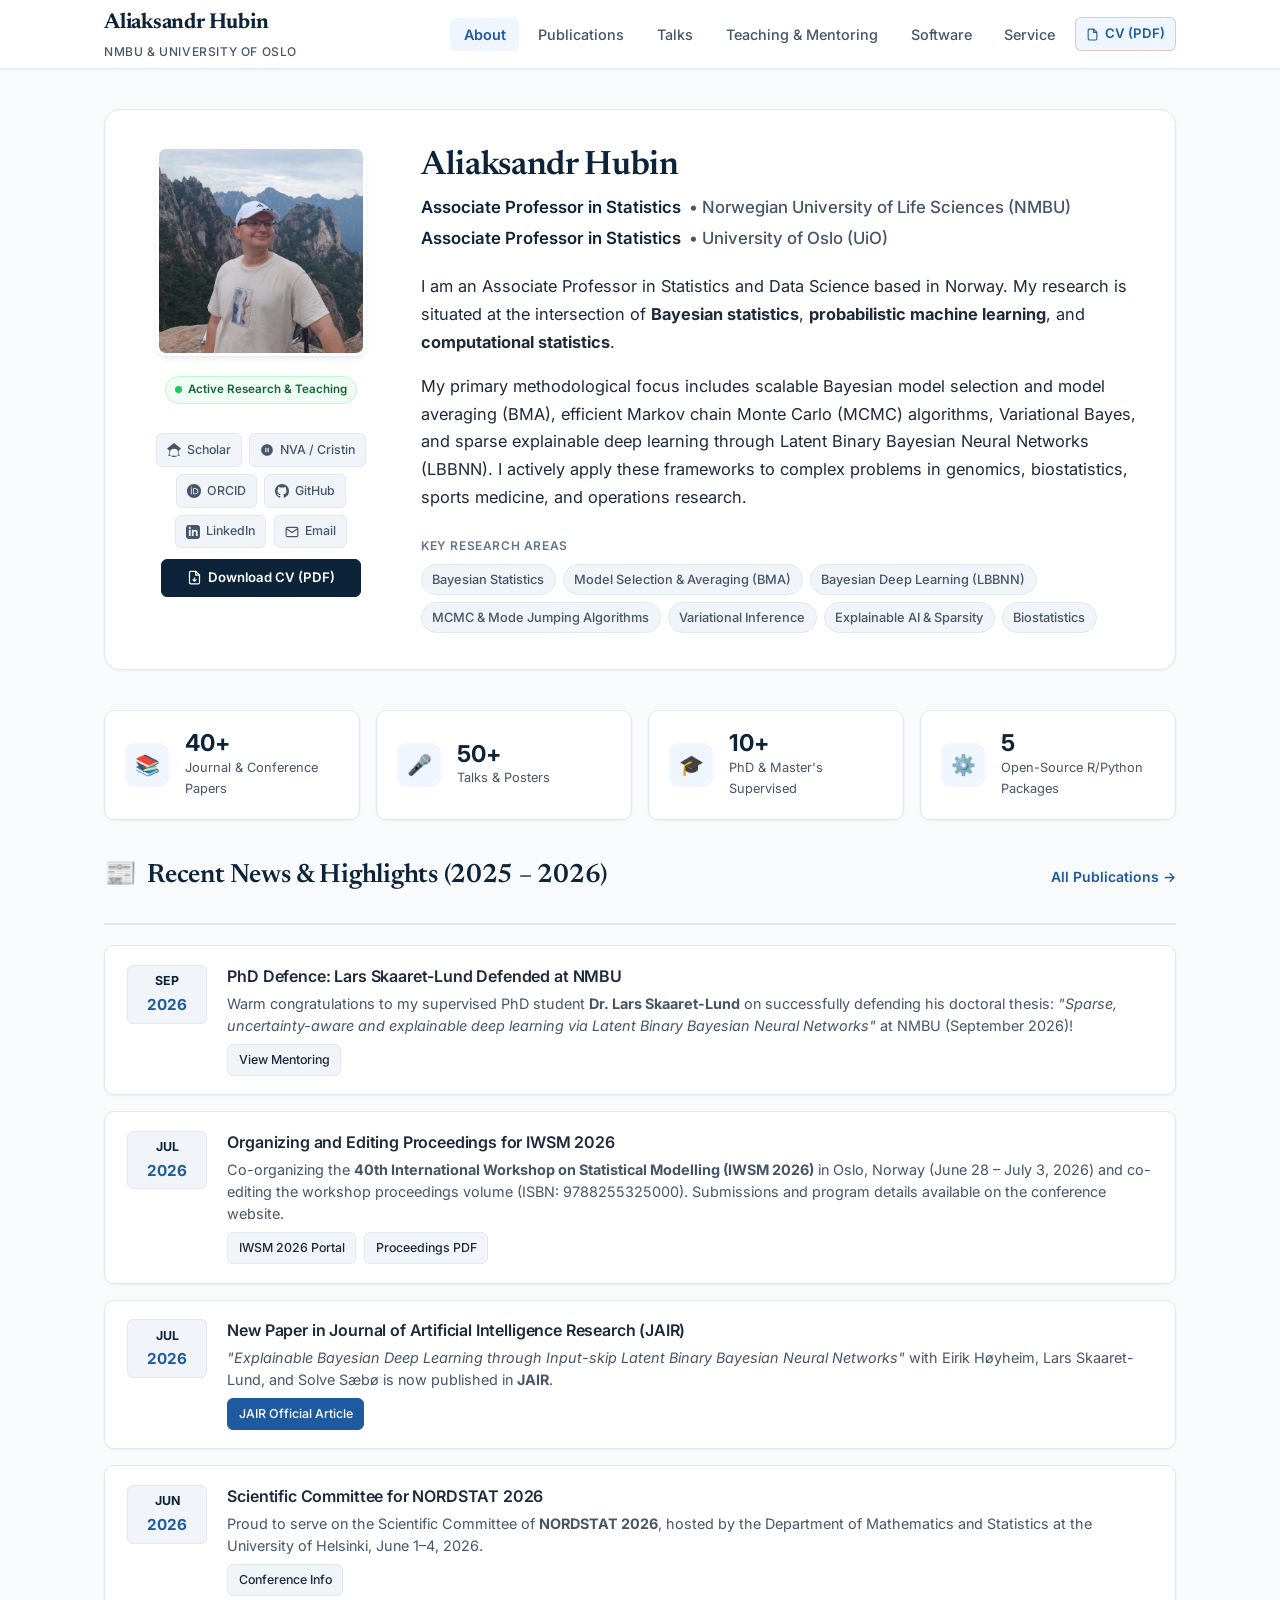
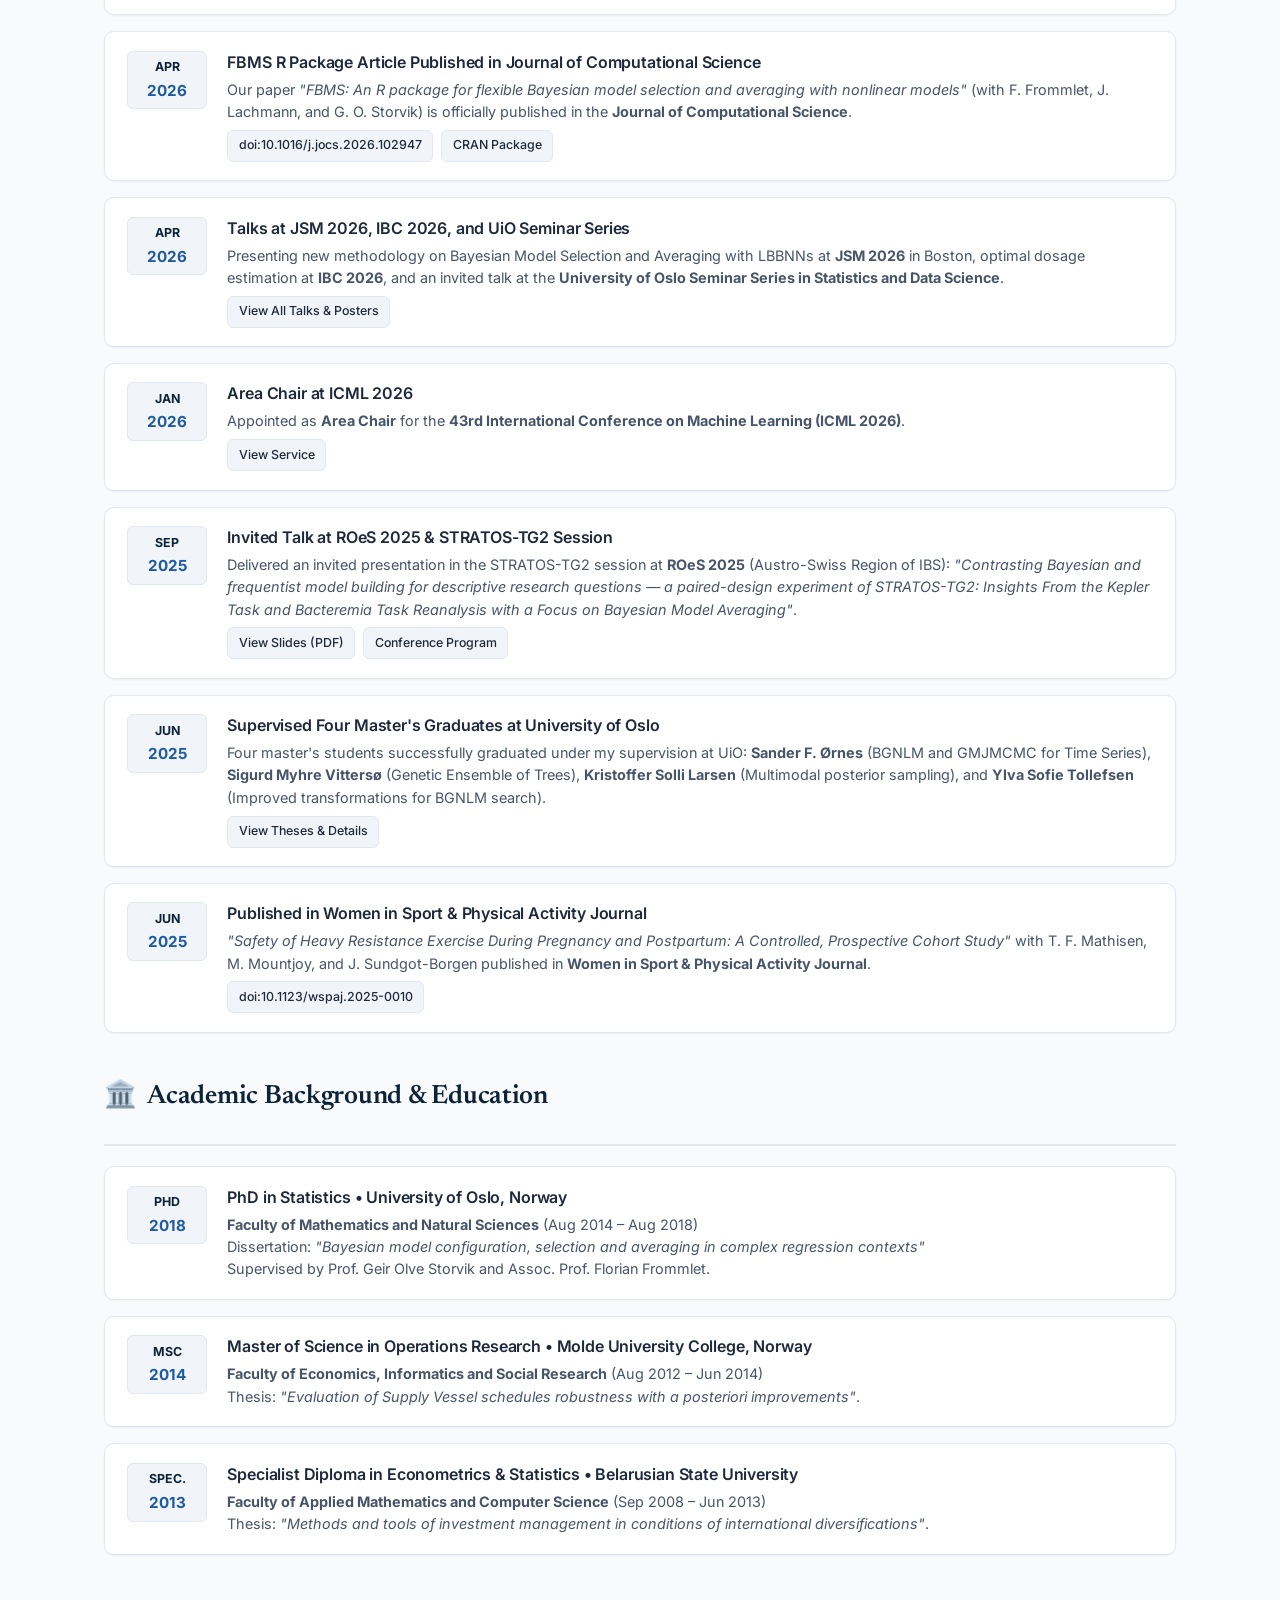
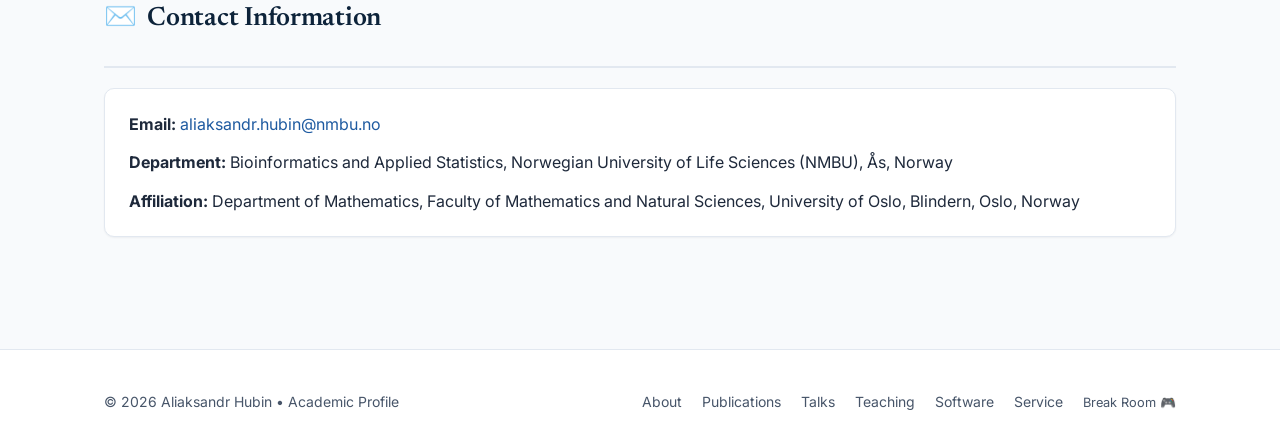
==== commit 15dd3828: "Redesign academic portfolio with dedicated subpages, updated publications, talks & posters, teaching" ====
--- a/index.html
+++ b/index.html
@@ -3,762 +3,437 @@
 <head>
     <meta charset="UTF-8">
     <meta name="viewport" content="width=device-width, initial-scale=1.0">
-    <title>Aliaksandr Hubin - Academic Profile</title>
-    
-    <!-- Google Font for Pixelated Text -->
-    <link href="https://fonts.googleapis.com/css2?family=Press+Start+2P&display=swap" rel="stylesheet">
-    
-    <style>
-        /* Body and Background */
-        body {
-            font-family: 'Press Start 2P', cursive; /* Pixel font */
-            background-color: #2a2a2e; /* Darker, soft gray background */
-            color: #66fcf1; /* Softer neon cyan */
-            margin: 0;
-            padding: 0;
-            overflow: auto; /* Enable scrolling */
-            font-size: 14px;
-        }
-
-        /* Header */
-        header {
-            background: #2d2d2f; /* Softer dark background */
-            color: #f39c12; /* Warm orange text */
-            padding: 10px 0;
-            text-align: center; /* Center alignment */
-            box-shadow: 0 0 10px #f39c12; /* Subtle warm glow */
-        }
-
-        .profile-photo {
-            width: 150px;
-            height: 150px; /* Make it square */
-            object-fit: cover;
-            border-radius: 10px; /* Slightly rounded */
-            box-shadow: 0 0 10px #45a29e; /* Soft cyan glow */
-        }
-
-        /* Navigation Menu */
-        nav {
-            background: #3a3a3c; /* Softer dark background */
-            color: #66fcf1; /* Softer neon cyan text */
-            padding: 10px 0;
-            text-align: center;
-        }
-
-        nav ul {
-            list-style: none;
-            padding: 0;
-        }
-
-        nav ul li {
-            display: inline;
-            margin-right: 20px;
-        }
-
-        /* Make all hyperlinks neon green */
-        nav ul li a, 
-        a {
-            color: #39ff14; /* Neon green for hyperlinks */
-            text-decoration: none;
-            transition: color 0.3s;
-        }
-
-        /* Hyperlinks remain neon green when visited or hovered */
-        nav ul li a:hover, 
-        a:hover, 
-        a:visited {
-            color: #39ff14; /* Neon green on hover and visited */
-            text-decoration: underline;
-        }
-
-        /* Main Content */
-        main {
-            padding: 20px 0;
-        }
-
-        section {
-            margin: 20px 0;
-            text-align: left; /* Left alignment for content */
-        }
-
-        h2 {
-            color: #f39c12; /* Warm orange for headings */
-            font-size: 18px;
-            text-shadow: 0 0 5px #f39c12; /* Soft orange glow */
-        }
-
-        h3 {
-            font-size: 16px;
-        }
-        
-        /* List Items */
-        ul {
-            line-height: 1.8;
-            margin-bottom: 15px;
-        }
-        
-        li {
-            margin-bottom: 10px;
-            color: #f1f1f1; /* Softer white for list items */
-        }
-
-        footer {
-            text-align: center;
-            padding: 10px 0;
-            background: #2d2d2f;
-            color: #f39c12; /* Warm orange footer text */
-            position: relative;
-            bottom: 0;
-            width: 100%;
-            box-shadow: 0 0 10px #45a29e; /* Subtle cyan glow */
-        }
-
-        /* Menu Wrapper */
-        .menu {
-            display: flex;
-            justify-content: center;
-            align-items: center;
-            flex-wrap: wrap;
-        }
-
-        /* Menu Items */
-        .menu-item {
-            background-color: #3a3a3c; /* Darker background */
-            color: #66fcf1; /* Softer neon cyan text */
-            padding: 10px 20px;
-            margin: 10px;
-            font-size: 16px;
-            text-transform: uppercase;
-            border: 2px solid #f39c12; /* Warm orange border */
-            box-shadow: 0 0 10px #f39c12; /* Subtle glow */
-            cursor: pointer;
-            transition: all 0.2s;
-            display: inline-block;
-        }
-
-        .menu-item:hover {
-            background-color: #f39c12; /* Warm orange on hover */
-            color: #1c1c1e; /* Dark background for text on hover */
-            transform: scale(1.1);
-            box-shadow: 0 0 15px #66fcf1; /* Softer cyan glow */
-        }
-
-        /* Game Section */
-        #game {
-            display: flex;
-            justify-content: center;
-            align-items: center;
-            flex-direction: column;
-            margin-top: 40px;
-        }
-
-        canvas {
-            border: 2px solid #66fcf1; /* Softer cyan border */
-            background-color: #2d2d2f; /* Darker background for the game */
-            box-shadow: 0 0 10px #f39c12; /* Warm orange glow */
-        }
-
-        /* Blinking Title for a retro effect */
-        @keyframes blink {
-            0% { opacity: 1; }
-            50% { opacity: 0; }
-            100% { opacity: 1; }
-        }
-
-        .blinking {
-            animation: blink 1s infinite;
-        }
-
-        /* Retro Scanline Effect */
-        body:after {
-            content: "";
-            display: block;
-            position: fixed;
-            top: 0;
-            left: 0;
-            height: 100%;
-            width: 100%;
-            pointer-events: none;
-            background: repeating-linear-gradient(
-                to bottom,
-                rgba(0, 0, 0, 0.05),
-                rgba(0, 0, 0, 0.05) 1px,
-                rgba(255, 255, 255, 0) 2px
-            );
-            z-index: 9999;
-        }
-    </style>
+    <title>Aliaksandr Hubin | Associate Professor in Statistics & Machine Learning</title>
+    <meta name="description" content="Academic website of Aliaksandr Hubin, Associate Professor at NMBU and University of Oslo. Research in Bayesian statistics, probabilistic machine learning, model selection, and deep learning.">
+    <meta name="author" content="Aliaksandr Hubin">
+
+    <!-- Google Fonts for Academic Elegance -->
+    <link rel="preconnect" href="https://fonts.googleapis.com">
+    <link rel="preconnect" href="https://fonts.gstatic.com" crossorigin>
+    <link href="https://fonts.googleapis.com/css2?family=Inter:wght@400;500;600;700&family=Newsreader:ital,opsz,wght@0,6..72,400;0,6..72,600;0,6..72,700;1,6..72,400&family=JetBrains+Mono:wght@400;500&display=swap" rel="stylesheet">
+
+    <!-- Main Stylesheet -->
+    <link rel="stylesheet" href="styles.css">
 </head>
-
-
 <body>
 
-    <header>
-        <div class="container">
-            <h1 class="blinking">Aliaksandr Hubin</h1>
-            <p>Associate Professor, NMBU and University of Oslo</p>
-            <img src="hubin_cyber.jpg" alt="Your Photo" class="profile-photo">
+    <!-- Header Navigation -->
+    <header class="site-header">
+        <div class="container nav-container">
+            <a href="index.html" class="brand">
+                <span class="brand-name">Aliaksandr Hubin</span>
+                <span class="brand-title">NMBU &amp; University of Oslo</span>
+            </a>
+            <button class="nav-toggle" id="navToggle" aria-label="Toggle navigation">
+                <svg width="24" height="24" viewBox="0 0 24 24" fill="none" stroke="currentColor" stroke-width="2">
+                    <line x1="3" y1="12" x2="21" y2="12"></line>
+                    <line x1="3" y1="6" x2="21" y2="6"></line>
+                    <line x1="3" y1="18" x2="21" y2="18"></line>
+                </svg>
+            </button>
+            <nav>
+                <ul class="nav-menu" id="navMenu">
+                    <li><a href="index.html" class="nav-link active">About</a></li>
+                    <li><a href="publications.html" class="nav-link">Publications</a></li>
+                    <li><a href="talks.html" class="nav-link">Talks</a></li>
+                    <li><a href="teaching.html" class="nav-link">Teaching &amp; Mentoring</a></li>
+                    <li><a href="software.html" class="nav-link">Software</a></li>
+                    <li><a href="service.html" class="nav-link">Service</a></li>
+                    <li><a href="CV_Aliaksandr_Hubin.pdf" class="nav-link-cv" target="_blank" rel="noopener">
+                        <svg width="13" height="13" viewBox="0 0 24 24" fill="none" stroke="currentColor" stroke-width="2"><path d="M14 2H6a2 2 0 0 0-2 2v16a2 2 0 0 0 2 2h12a2 2 0 0 0 2-2V8z"></path><polyline points="14 2 14 8 20 8"></polyline></svg>
+                        CV (PDF)
+                    </a></li>
+                </ul>
+            </nav>
         </div>
     </header>
 
-    <nav>
+    <main class="site-main">
         <div class="container">
-            <ul>
-                <li><a href="#bio" class="menu-item">Bio</a></li>
-                <li><a href="#news" class="menu-item">News</a></li>
-                <li><a href="#publications" class="menu-item">Publications</a></li>
-                <li><a href="#software" class="menu-item">Software</a></li>
-                <li><a href="#reviewing" class="menu-item">Reviewing</a></li>
-                <li><a href="#training" class="menu-item">Training</a></li>
-                <li><a href="#teaching" class="menu-item">Teaching</a></li>
-                <li><a href="#mentoring" class="menu-item">Mentoring</a></li>
-                <li><a href="#contact" class="menu-item">Contact</a></li>
+
+            <!-- Profile Hero Section -->
+            <section class="profile-hero">
+                <div class="profile-sidebar">
+                    <div class="profile-avatar-wrapper">
+                        <img src="profile.jpg" alt="Aliaksandr Hubin" class="profile-avatar">
+                    </div>
+                    <div class="profile-status-badge">
+                        <span class="status-dot"></span> Active Research &amp; Teaching
+                    </div>
+                    <div class="profile-links">
+                        <a href="https://scholar.google.com/citations?user=Lx-G8ckAAAAJ&hl=en" class="social-pill" target="_blank" rel="noopener">
+                            <svg width="14" height="14" viewBox="0 0 24 24" fill="currentColor"><path d="M12 24a7 7 0 1 1 0-14 7 7 0 0 1 0 14zm0-24L0 9.5l4 3.16V20H2v2h20v-2h-2v-7.34l4-3.16L12 0z"/></svg>
+                            Scholar
+                        </a>
+                        <a href="https://nva.sikt.no/research-profile/618922" class="social-pill" target="_blank" rel="noopener">
+                            <svg width="14" height="14" viewBox="0 0 24 24" fill="currentColor"><path d="M12 2C6.48 2 2 6.48 2 12s4.48 10 10 10 10-4.48 10-10S17.52 2 12 2zm-1 14H9V8h2v8zm4 0h-2V8h2v8z"/></svg>
+                            NVA / Cristin
+                        </a>
+                        <a href="https://orcid.org/0000-0002-3244-6571" class="social-pill" target="_blank" rel="noopener">
+                            <svg width="14" height="14" viewBox="0 0 24 24" fill="currentColor"><path d="M12 0C5.372 0 0 5.372 0 12s5.372 12 12 12 12-5.372 12-12S18.628 0 12 0zM7.369 4.378c.525 0 .947.431.947.947s-.422.947-.947.947a.95.95 0 0 1-.947-.947c0-.525.422-.947.947-.947zm-.722 3.038h1.444v10.041H6.647V7.416zm3.562 0h3.9c3.712 0 5.344 2.653 5.344 5.025 0 2.578-2.016 5.016-5.325 5.016h-3.919V7.416zm1.444 1.306v7.428h2.325c2.653 0 3.844-1.631 3.844-3.712 0-2.025-1.228-3.716-3.844-3.716h-2.325z"/></svg>
+                            ORCID
+                        </a>
+                        <a href="https://github.com/aliaksah" class="social-pill" target="_blank" rel="noopener">
+                            <svg width="14" height="14" viewBox="0 0 24 24" fill="currentColor"><path d="M12 0C5.37 0 0 5.37 0 12c0 5.31 3.435 9.795 8.205 11.385.6.105.825-.255.825-.57 0-.285-.015-1.23-.015-2.235-3.015.555-3.795-.735-4.035-1.41-.135-.345-.72-1.41-1.23-1.695-.42-.225-1.02-.78-.015-.795.945-.015 1.62.87 1.845 1.23 1.08 1.815 2.805 1.305 3.495.99.105-.78.42-1.305.765-1.605-2.67-.3-5.46-1.335-5.46-5.925 0-1.305.465-2.385 1.23-3.225-.12-.3-.54-1.53.12-3.18 0 0 1.005-.315 3.3 1.23.96-.27 1.98-.405 3-.405s2.04.135 3 .405c2.295-1.56 3.3-1.23 3.3-1.23.66 1.65.24 2.88.12 3.18.765.84 1.23 1.905 1.23 3.225 0 4.605-2.805 5.625-5.475 5.925.435.375.81 1.095.81 2.22 0 1.605-.015 2.895-.015 3.3 0 .315.225.69.825.57A12.02 12.02 0 0 0 24 12c0-6.63-5.37-12-12-12z"/></svg>
+                            GitHub
+                        </a>
+                        <a href="https://www.linkedin.com/in/aliaksandr-hubin-9504917a/" class="social-pill" target="_blank" rel="noopener">
+                            <svg width="14" height="14" viewBox="0 0 24 24" fill="currentColor"><path d="M19 0h-14c-2.761 0-5 2.239-5 5v14c0 2.761 2.239 5 5 5h14c2.762 0 5-2.239 5-5v-14c0-2.761-2.238-5-5-5zm-11 19h-3v-11h3v11zm-1.5-12.268c-.966 0-1.75-.79-1.75-1.764s.784-1.764 1.75-1.764 1.75.79 1.75 1.764-.783 1.764-1.75 1.764zm13.5 12.268h-3v-5.604c0-3.368-4-3.113-4 0v5.604h-3v-11h3v1.765c1.396-2.586 7-2.777 7 2.476v6.759z"/></svg>
+                            LinkedIn
+                        </a>
+                        <a href="mailto:aliaksandr.hubin@nmbu.no" class="social-pill">
+                            <svg width="14" height="14" viewBox="0 0 24 24" fill="none" stroke="currentColor" stroke-width="2"><path d="M4 4h16c1.1 0 2 .9 2 2v12c0 1.1-.9 2-2 2H4c-1.1 0-2-.9-2-2V6c0-1.1.9-2 2-2z"></path><polyline points="22,6 12,13 2,6"></polyline></svg>
+                            Email
+                        </a>
+                    </div>
+                    <a href="CV_Aliaksandr_Hubin.pdf" class="btn-cv" target="_blank">
+                        <svg width="15" height="15" viewBox="0 0 24 24" fill="none" stroke="currentColor" stroke-width="2"><path d="M14 2H6a2 2 0 0 0-2 2v16a2 2 0 0 0 2 2h12a2 2 0 0 0 2-2V8z"></path><polyline points="14 2 14 8 20 8"></polyline><line x1="12" y1="18" x2="12" y2="12"></line><line x1="9" y1="15" x2="12" y2="18"></line><line x1="15" y1="15" x2="12" y2="18"></line></svg>
+                        Download CV (PDF)
+                    </a>
+                </div>
+
+                <div class="profile-content">
+                    <h1>Aliaksandr Hubin</h1>
+                    <div class="profile-positions">
+                        <div class="position-item">
+                            <span class="position-role">Associate Professor in Statistics</span> &bull; Norwegian University of Life Sciences (NMBU)
+                        </div>
+                        <div class="position-item">
+                            <span class="position-role">Associate Professor in Statistics</span> &bull; University of Oslo (UiO)
+                        </div>
+                    </div>
+
+                    <div class="profile-bio">
+                        <p>
+                            I am an Associate Professor in Statistics and Data Science based in Norway. My research is situated at the intersection of <strong>Bayesian statistics</strong>, <strong>probabilistic machine learning</strong>, and <strong>computational statistics</strong>. 
+                        </p>
+                        <p>
+                            My primary methodological focus includes scalable Bayesian model selection and model averaging (BMA), efficient Markov chain Monte Carlo (MCMC) algorithms, Variational Bayes, and sparse explainable deep learning through Latent Binary Bayesian Neural Networks (LBBNN). I actively apply these frameworks to complex problems in genomics, biostatistics, sports medicine, and operations research.
+                        </p>
+                    </div>
+
+                    <div class="research-tags-container">
+                        <div class="tags-label">Key Research Areas</div>
+                        <div class="tags-list">
+                            <span class="research-tag">Bayesian Statistics</span>
+                            <span class="research-tag">Model Selection &amp; Averaging (BMA)</span>
+                            <span class="research-tag">Bayesian Deep Learning (LBBNN)</span>
+                            <span class="research-tag">MCMC &amp; Mode Jumping Algorithms</span>
+                            <span class="research-tag">Variational Inference</span>
+                            <span class="research-tag">Explainable AI &amp; Sparsity</span>
+                            <span class="research-tag">Biostatistics</span>
+                        </div>
+                    </div>
+                </div>
+            </section>
+
+            <!-- Quick Metrics Grid -->
+            <div class="metrics-grid">
+                <div class="metric-card">
+                    <div class="metric-icon">📚</div>
+                    <div class="metric-data">
+                        <h4>40+</h4>
+                        <p>Journal &amp; Conference Papers</p>
+                    </div>
+                </div>
+                <div class="metric-card">
+                    <div class="metric-icon">🎤</div>
+                    <div class="metric-data">
+                        <h4>50+</h4>
+                        <p>Talks &amp; Posters</p>
+                    </div>
+                </div>
+                <div class="metric-card">
+                    <div class="metric-icon">🎓</div>
+                    <div class="metric-data">
+                        <h4>10+</h4>
+                        <p>PhD &amp; Master's Supervised</p>
+                    </div>
+                </div>
+                <div class="metric-card">
+                    <div class="metric-icon">⚙️</div>
+                    <div class="metric-data">
+                        <h4>5</h4>
+                        <p>Open-Source R/Python Packages</p>
+                    </div>
+                </div>
+            </div>
+
+            <!-- Major News Section -->
+            <section class="section-block" id="news">
+                <div class="section-header">
+                    <h2 class="section-title">
+                        <span>📰</span> Recent News &amp; Highlights (2025 – 2026)
+                    </h2>
+                    <a href="publications.html" class="section-more-link">All Publications &rarr;</a>
+                </div>
+
+                <div class="timeline-list">
+                    <div class="timeline-item">
+                        <div class="timeline-badge">
+                            <span>Sep</span>
+                            <span class="year">2026</span>
+                        </div>
+                        <div class="timeline-content">
+                            <h3 class="timeline-title">PhD Defence: Lars Skaaret-Lund Defended at NMBU</h3>
+                            <p class="timeline-text">
+                                Warm congratulations to my supervised PhD student <strong>Dr. Lars Skaaret-Lund</strong> on successfully defending his doctoral thesis: <em>"Sparse, uncertainty-aware and explainable deep learning via Latent Binary Bayesian Neural Networks"</em> at NMBU (September 2026)!
+                            </p>
+                            <div class="timeline-actions">
+                                <a href="teaching.html#phd" class="btn-pill">View Mentoring</a>
+                            </div>
+                        </div>
+                    </div>
+
+                    <div class="timeline-item">
+                        <div class="timeline-badge">
+                            <span>Jul</span>
+                            <span class="year">2026</span>
+                        </div>
+                        <div class="timeline-content">
+                            <h3 class="timeline-title">Organizing and Editing Proceedings for IWSM 2026</h3>
+                            <p class="timeline-text">
+                                Co-organizing the <strong>40th International Workshop on Statistical Modelling (IWSM 2026)</strong> in Oslo, Norway (June 28 – July 3, 2026) and co-editing the workshop proceedings volume (ISBN: 9788255325000). Submissions and program details available on the conference website.
+                            </p>
+                            <div class="timeline-actions">
+                                <a href="https://www.mn.uio.no/math/english/research/groups/statistics-data-science/events/conferences/iwsm2026" class="btn-pill" target="_blank" rel="noopener">IWSM 2026 Portal</a>
+                                <a href="https://www.mn.uio.no/math/english/research/groups/statistics-data-science/events/conferences/iwsm2026/proceedings/proceedings_iwsm2026_proofonline.pdf" class="btn-pill" target="_blank" rel="noopener">Proceedings PDF</a>
+                            </div>
+                        </div>
+                    </div>
+
+                    <div class="timeline-item">
+                        <div class="timeline-badge">
+                            <span>Jul</span>
+                            <span class="year">2026</span>
+                        </div>
+                        <div class="timeline-content">
+                            <h3 class="timeline-title">New Paper in Journal of Artificial Intelligence Research (JAIR)</h3>
+                            <p class="timeline-text">
+                                <em>"Explainable Bayesian Deep Learning through Input-skip Latent Binary Bayesian Neural Networks"</em> with Eirik Høyheim, Lars Skaaret-Lund, and Solve Sæbø is now published in <strong>JAIR</strong>.
+                            </p>
+                            <div class="timeline-actions">
+                                <a href="https://www.jair.org/index.php/jair/article/view/20433/27320" class="btn-pill primary" target="_blank" rel="noopener">JAIR Official Article</a>
+                            </div>
+                        </div>
+                    </div>
+
+                    <div class="timeline-item">
+                        <div class="timeline-badge">
+                            <span>Jun</span>
+                            <span class="year">2026</span>
+                        </div>
+                        <div class="timeline-content">
+                            <h3 class="timeline-title">Scientific Committee for NORDSTAT 2026</h3>
+                            <p class="timeline-text">
+                                Proud to serve on the Scientific Committee of <strong>NORDSTAT 2026</strong>, hosted by the Department of Mathematics and Statistics at the University of Helsinki, June 1–4, 2026.
+                            </p>
+                            <div class="timeline-actions">
+                                <a href="https://www.helsinki.fi/en/conferences/nordstat-2026" class="btn-pill" target="_blank" rel="noopener">Conference Info</a>
+                            </div>
+                        </div>
+                    </div>
+
+                    <div class="timeline-item">
+                        <div class="timeline-badge">
+                            <span>Apr</span>
+                            <span class="year">2026</span>
+                        </div>
+                        <div class="timeline-content">
+                            <h3 class="timeline-title">FBMS R Package Article Published in Journal of Computational Science</h3>
+                            <p class="timeline-text">
+                                Our paper <em>"FBMS: An R package for flexible Bayesian model selection and averaging with nonlinear models"</em> (with F. Frommlet, J. Lachmann, and G. O. Storvik) is officially published in the <strong>Journal of Computational Science</strong>.
+                            </p>
+                            <div class="timeline-actions">
+                                <a href="https://doi.org/10.1016/j.jocs.2026.102947" class="btn-pill" target="_blank" rel="noopener">doi:10.1016/j.jocs.2026.102947</a>
+                                <a href="https://cran.r-project.org/package=FBMS" class="btn-pill" target="_blank" rel="noopener">CRAN Package</a>
+                            </div>
+                        </div>
+                    </div>
+
+                    <div class="timeline-item">
+                        <div class="timeline-badge">
+                            <span>Apr</span>
+                            <span class="year">2026</span>
+                        </div>
+                        <div class="timeline-content">
+                            <h3 class="timeline-title">Talks at JSM 2026, IBC 2026, and UiO Seminar Series</h3>
+                            <p class="timeline-text">
+                                Presenting new methodology on Bayesian Model Selection and Averaging with LBBNNs at <strong>JSM 2026</strong> in Boston, optimal dosage estimation at <strong>IBC 2026</strong>, and an invited talk at the <strong>University of Oslo Seminar Series in Statistics and Data Science</strong>.
+                            </p>
+                            <div class="timeline-actions">
+                                <a href="talks.html" class="btn-pill">View All Talks &amp; Posters</a>
+                            </div>
+                        </div>
+                    </div>
+
+                    <div class="timeline-item">
+                        <div class="timeline-badge">
+                            <span>Jan</span>
+                            <span class="year">2026</span>
+                        </div>
+                        <div class="timeline-content">
+                            <h3 class="timeline-title">Area Chair at ICML 2026</h3>
+                            <p class="timeline-text">
+                                Appointed as <strong>Area Chair</strong> for the <strong>43rd International Conference on Machine Learning (ICML 2026)</strong>.
+                            </p>
+                            <div class="timeline-actions">
+                                <a href="service.html" class="btn-pill">View Service</a>
+                            </div>
+                        </div>
+                    </div>
+
+                    <div class="timeline-item">
+                        <div class="timeline-badge">
+                            <span>Sep</span>
+                            <span class="year">2025</span>
+                        </div>
+                        <div class="timeline-content">
+                            <h3 class="timeline-title">Invited Talk at ROeS 2025 &amp; STRATOS-TG2 Session</h3>
+                            <p class="timeline-text">
+                                Delivered an invited presentation in the STRATOS-TG2 session at <strong>ROeS 2025</strong> (Austro-Swiss Region of IBS): <em>"Contrasting Bayesian and frequentist model building for descriptive research questions — a paired-design experiment of STRATOS-TG2: Insights From the Kepler Task and Bacteremia Task Reanalysis with a Focus on Bayesian Model Averaging"</em>.
+                            </p>
+                            <div class="timeline-actions">
+                                <a href="https://stratostg2.github.io/assets/Aliaksandr_slides_Roes_2025.pdf" class="btn-pill" target="_blank" rel="noopener">View Slides (PDF)</a>
+                                <a href="https://roes2025.at/data/ROeS_conference_book_v1.3.pdf" class="btn-pill" target="_blank" rel="noopener">Conference Program</a>
+                            </div>
+                        </div>
+                    </div>
+
+                    <div class="timeline-item">
+                        <div class="timeline-badge">
+                            <span>Jun</span>
+                            <span class="year">2025</span>
+                        </div>
+                        <div class="timeline-content">
+                            <h3 class="timeline-title">Supervised Four Master's Graduates at University of Oslo</h3>
+                            <p class="timeline-text">
+                                Four master's students successfully graduated under my supervision at UiO: <strong>Sander F. Ørnes</strong> (BGNLM and GMJMCMC for Time Series), <strong>Sigurd Myhre Vittersø</strong> (Genetic Ensemble of Trees), <strong>Kristoffer Solli Larsen</strong> (Multimodal posterior sampling), and <strong>Ylva Sofie Tollefsen</strong> (Improved transformations for BGNLM search).
+                            </p>
+                            <div class="timeline-actions">
+                                <a href="teaching.html#master" class="btn-pill">View Theses &amp; Details</a>
+                            </div>
+                        </div>
+                    </div>
+
+                    <div class="timeline-item">
+                        <div class="timeline-badge">
+                            <span>Jun</span>
+                            <span class="year">2025</span>
+                        </div>
+                        <div class="timeline-content">
+                            <h3 class="timeline-title">Published in Women in Sport &amp; Physical Activity Journal</h3>
+                            <p class="timeline-text">
+                                <em>"Safety of Heavy Resistance Exercise During Pregnancy and Postpartum: A Controlled, Prospective Cohort Study"</em> with T. F. Mathisen, M. Mountjoy, and J. Sundgot-Borgen published in <strong>Women in Sport &amp; Physical Activity Journal</strong>.
+                            </p>
+                            <div class="timeline-actions">
+                                <a href="https://doi.org/10.1123/wspaj.2025-0010" class="btn-pill" target="_blank" rel="noopener">doi:10.1123/wspaj.2025-0010</a>
+                            </div>
+                        </div>
+                    </div>
+                </div>
+            </section>
+
+            <!-- Academic Background Section -->
+            <section class="section-block" id="background">
+                <div class="section-header">
+                    <h2 class="section-title">
+                        <span>🏛️</span> Academic Background &amp; Education
+                    </h2>
+                </div>
+
+                <div class="timeline-list">
+                    <div class="timeline-item">
+                        <div class="timeline-badge">
+                            <span>PhD</span>
+                            <span class="year">2018</span>
+                        </div>
+                        <div class="timeline-content">
+                            <h3 class="timeline-title">PhD in Statistics &bull; University of Oslo, Norway</h3>
+                            <p class="timeline-text">
+                                <strong>Faculty of Mathematics and Natural Sciences</strong> (Aug 2014 – Aug 2018)<br>
+                                Dissertation: <em>"Bayesian model configuration, selection and averaging in complex regression contexts"</em><br>
+                                Supervised by Prof. Geir Olve Storvik and Assoc. Prof. Florian Frommlet.
+                            </p>
+                        </div>
+                    </div>
+
+                    <div class="timeline-item">
+                        <div class="timeline-badge">
+                            <span>MSc</span>
+                            <span class="year">2014</span>
+                        </div>
+                        <div class="timeline-content">
+                            <h3 class="timeline-title">Master of Science in Operations Research &bull; Molde University College, Norway</h3>
+                            <p class="timeline-text">
+                                <strong>Faculty of Economics, Informatics and Social Research</strong> (Aug 2012 – Jun 2014)<br>
+                                Thesis: <em>"Evaluation of Supply Vessel schedules robustness with a posteriori improvements"</em>.
+                            </p>
+                        </div>
+                    </div>
+
+                    <div class="timeline-item">
+                        <div class="timeline-badge">
+                            <span>Spec.</span>
+                            <span class="year">2013</span>
+                        </div>
+                        <div class="timeline-content">
+                            <h3 class="timeline-title">Specialist Diploma in Econometrics &amp; Statistics &bull; Belarusian State University</h3>
+                            <p class="timeline-text">
+                                <strong>Faculty of Applied Mathematics and Computer Science</strong> (Sep 2008 – Jun 2013)<br>
+                                Thesis: <em>"Methods and tools of investment management in conditions of international diversifications"</em>.
+                            </p>
+                        </div>
+                    </div>
+                </div>
+            </section>
+
+            <!-- Contact Section -->
+            <section class="section-block" id="contact">
+                <div class="section-header">
+                    <h2 class="section-title">
+                        <span>✉️</span> Contact Information
+                    </h2>
+                </div>
+                <div class="pub-card">
+                    <p style="margin-bottom: 0.75rem;">
+                        <strong>Email:</strong> <a href="mailto:aliaksandr.hubin@nmbu.no">aliaksandr.hubin@nmbu.no</a>
+                    </p>
+                    <p style="margin-bottom: 0.75rem;">
+                        <strong>Department:</strong> Bioinformatics and Applied Statistics, Norwegian University of Life Sciences (NMBU), Ås, Norway
+                    </p>
+                    <p style="margin-bottom: 0;">
+                        <strong>Affiliation:</strong> Department of Mathematics, Faculty of Mathematics and Natural Sciences, University of Oslo, Blindern, Oslo, Norway
+                    </p>
+                </div>
+            </section>
+
+        </div>
+    </main>
+
+    <!-- Site Footer -->
+    <footer class="site-footer">
+        <div class="container footer-inner">
+            <div>
+                <p>&copy; 2026 Aliaksandr Hubin &bull; Academic Profile</p>
+            </div>
+            <ul class="footer-nav">
+                <li><a href="index.html">About</a></li>
+                <li><a href="publications.html">Publications</a></li>
+                <li><a href="talks.html">Talks</a></li>
+                <li><a href="teaching.html">Teaching</a></li>
+                <li><a href="software.html">Software</a></li>
+                <li><a href="service.html">Service</a></li>
+                <li><a href="game.html" class="easter-egg-link">Break Room 🎮</a></li>
             </ul>
         </div>
-    </nav>
- <main>
-        <section id="bio" class="bio">
-            <div class="container">
-                <h2>About Me</h2>
-                <p>
-                    I am an Associate Professor with a focus on Statistics, Artificial Intelligence, Machine Learning, and Operations Research. My academic training spans across three institutions, culminating in a PhD in Statistics from the University of Oslo, Norway. My research interests include Bayesian statistics, Bayesian model selection and averaging, efficient MCMC and Variational Bayes inference procedures, and probabilistic machine learning. I have published extensively in these areas and am actively involved in mentoring the next generation of scholars. I am also the chair of the board of the Oslo section of the norwegian statistical association. 
-                </p>
-                <p>
-                    Research and Social Profiles:
-                    <ul>
-                        <li><a href="https://scholar.google.com/citations?user=Lx-G8ckAAAAJ&hl=en">Google Scholar</a></li>
-                        <li><a href="https://nva.sikt.no/research-profile/618922">NVI</a></li>
-                        <li><a href="https://www.linkedin.com/in/aliaksandr-hubin-9504917a/">LinkedIn</a></li>
-                        <li><a href="https://x.com/AliaksandrHubin">Twitter</a></li>
-                    </ul>
-                </p>
-            </div>
-        </section>
-
-        <section id="news" class="news">
-            <div class="container">
-                <h2>Major news</h2>
-                <ul>
-                <li>Gave a <a href="https://stratostg2.github.io/assets/Aliaksandr_slides_Roes_2025.pdf"> talk</a> at a special invited sesstion: Contrasting Bayesian and frequentist model building for descriptive research questions - a paired-design experiment of STRATOS-TG2,  <a href="https://www.roes2025.at/data/ROeS_conference_book_v1.3.pdf"> at ROES 2025</a>.</li>  
-                <li>FBMS version 1.2 released, <a href="https://cran.r-project.org/web/packages/FBMS/index.html"> CRAN</a>. With accompanying tutorials, <a href="https://arxiv.org/abs/2509.00753"> arXiv:2509.00753</a>.</li>  
-                <li>Proud of the my four new master students (Ylva, Sigurd, Sander, and Kristoffer) <a href="https://www.mn.uio.no/math/studier/aktuelt/arrangementer/master-2025"> graduated at UiO</a>.</li>  
-                <li>Joined the scientific commitee of: <a href="https://www.helsinki.fi/en/conferences/nordstat-2026#:~:text=The%20Department%20of%20Mathematics%20and,on%20June%201-4%202026.">NORDSTAT 2026</a>.</li>
-                <li>A new preprint: <a href="https://arxiv.org/pdf/2503.10496">"Explainable Bayesian deep learning through input-skip Latent Binary Bayesian Neural Networks."</a></li>
-                <li>Co-organizing <a href="https://www.mn.uio.no/math/english/research/groups/statistics-data-science/events/conferences/iwsm2026">IWSM 2026</a>. Submissions open soon.</li>
-                <li>A new paper in Nordic Machine Intelligence: <a href="https://journals.uio.no/NMI/article/view/11406">"Outlier Detection in Bayesian Neural Networks: Exploring Pre-activations and Predictive Entropy."</a></li>
-                <li>Gave an invited lecture: <a href="https://www.upf.edu/web/econ/statistics-seminar-series">"A subsampling MCMC approach for Bayesian model selection and model averaging"</a> at Universitat Pompeu Fabra, <a href="https://github.com/aliaksah/portfolio/blob/gh-pages/slides/Hubin_Subsampling_MCMC_Barcelona_24.pdf">slides.</li>
-                <li>Our discussion on: <a href="https://projecteuclid.org/journalArticle/Download?urlId=10.1214%2F24-BA1423">Sparse Bayesian factor analysis when the number of factors is unknown by Frühwirth-Schnatter, Hosszejni, and Lopes</a> is now published in Bayesian Analysis (pages 109-112).</li>
-                <li><a href="https://www.hiof.no/english/about/news-events/news/2024/aliaksandr-and-bayesian-methods.html">My interview</a> for Østfold AI hub is out.</li>
-                <li>My PhD student's first paper is now published in TMLR: <a href="https://openreview.net/pdf?id=d6kqUKzG3V">Sparsifying Bayesian neural networks with latent binary variables and normalizing flows</a>.</li>
-                <li>New paper in Neural Computing and Applications out <a href="https://link.springer.com/article/10.1007/s00521-024-10349-1/">Evolutionary variational inference for Bayesian generalized nonlinear models</a>.</li>
-                <li>Humbled to be mentioned among top reviewers in UAI <a href="https://www.auai.org/uai2024/top_reviewers">auai.org/uai2024/top_reviewers</a>.</li>
-                <li>Two ICML 2024 papers out <a href="https://proceedings.mlr.press/v235/papamarkou24b.html">Position: Bayesian Deep Learning is Needed in the Age of Large-Scale AI</a> and <a href="https://proceedings.mlr.press/v235/hajj24a.html">Incorporating probabilistic domain knowledge into deep multiple instance learning</a>.</li>
-                <li> Organized by us NSM24 was a success story. Thanks to eveyone involved! <a href="https://sites.google.com/view/nsm24/hjem">Det 21. norske statistikermøtet</a>.
-                  </li>
-                <!-- Add news articles or updates here -->
-                </ul>
-            </div>
-        </section>
-
-       
-
-        </section>
-
-        <section id="training" class="training">
-            <div class="container">
-                <h2>Academic Background</h2>
-                <ul>
-                    <li>
-                        <strong>University of Oslo, Oslo, Norway — PhD</strong><br>
-                        August 2014 - August 2018<br>
-                        Faculty of Mathematics and Natural Sciences<br>
-                        Specialty: Statistics<br>
-                        Dissertation: "Bayesian model configuration, selection and averaging in complex regression contexts".
-                    </li>
-                    <li>
-                        <strong>Molde University College (Specialized University), Molde, Norway — Master of Science</strong><br>
-                        August 2012 - June 2014<br>
-                        Faculty of Economics, Informatics and Social Research<br>
-                        Specialty: Operations Research<br>
-                        Research Thesis: "Evaluation of Supply Vessel schedules robustness with a posteriori improvements".
-                    </li>
-                    <li>
-                        <strong>Belarusian State University, Minsk, Belarus — Specialist (Diploma)</strong><br>
-                        September 2008 - June 2013<br>
-                        Faculty of Applied Mathematics and Computer Science<br>
-                        Specialty: Econometrics and Statistics<br>
-                        Research Thesis: "Methods and tools of investment management in conditions of international diversifications".
-                    </li>
-                </ul>
-            </div>
-        </section>
-
-        <section id="teaching" class="teaching">
-            <div class="container">
-                <h2>Teaching</h2>
-                <h3>Courses Taught:</h3>
-                <ul>
-                    <li>STK2130 - Modeling by Stochastic Processes (plenary sessions and exercises)</li>
-                    <li>STK3100 - Introduction to generalized linear models (exercises)</li>
-                    <li>STK4900 - Statistical methods and applications (plenary sessions and exercises)</li>
-                    <li>STK2100 - Machine Learning and Statistical Methods for Prediction and Classification (lecturing)</li>
-                    <li>STIN300 - Statistical programming in R (co-lecturing)</li>
-                </ul>
-            </div>
-        </section>
-
- <section id="mentoring" class="mentoring">
-            <section id="mentoring" class="mentoring">
-    <div class="container">
-        <h2>Mentoring</h2>
-        <p>Master theses supervised:</p>
-        <ul>
-            <li>
-                <strong>Extending BGNLM and GMJMCMC for Time Series.</strong><br>
-                Sander F. Ørnes. 2025, UIO<br>
-                <a href="https://www.duo.uio.no/bitstream/handle/10852/121568/Sander_Finnset_-rnes_Master-DS.pdf">Read Thesis</a>
-            </li>
-            <li>
-                <strong>Genetic Ensemble of Trees as a special case of BGNLM.</strong><br>
-                Sigurd Myhre Vittersø. 2025, UIO<br>
-                <a href="https://www.duo.uio.no/bitstream/handle/10852/121175/sigurd_myhre_vitterso_thesis.pdf">Read Thesis</a>
-            </li>
-            <li>
-                <strong>Sampling from multimodal posteriors.</strong><br>
-                Kristoffer Solli Larsen, UIO<br>
-                <a href="https://www.duo.uio.no/handle/10852/120833">Read Thesis</a>
-            </li>
-            <li>
-                <strong>Improved Algorithms for BGNLM: Introducing New Transformations for Model Search.</strong><br>
-                Ylva Sofie Tollefsen. 2025, UIO<br>
-                <a href="https://www.mn.uio.no/math/studier/aktuelt/arrangementer/master-2025/mastereksamen-DS-Tollefsen.html">Defence details</a>
-            </li>
-            <li>
-                <strong>Improving sparsity and interpretability of latent binary Bayesian neural networks by introducing input-skip connections.</strong><br>
-                Eirik Høyheim. 2024, NMBU<br>
-                <a href="https://nmbu.brage.unit.no/nmbu-xmlui/bitstream/handle/11250/3147960/no.nmbu:wiseflow:7110451:59111978.pdf">Read Thesis</a>
-            </li>
-            <li>
-                <strong>Subsampling Strategies for Bayesian Variable Selection and Model Averaging in GLM and BGNLM.</strong><br>
-                Jon Lachmann. 2021, Stockholm University<br>
-                <a href="https://www.diva-portal.org/smash/get/diva2:1578383/FULLTEXT01.pdf">Read Thesis</a>
-            </li>
-            <li>
-                <strong>Combining Variational Bayes and GMJMCMC for Scalable Inference on Bayesian Generalized Nonlinear Models.</strong><br>
-                Philip Sebastian Hauglie Sommerfelt. 2023, UIO<br>
-                <a href="https://www.duo.uio.no/bitstream/handle/10852/103603/Philip_Sommerfelt_Mastersoppgave_endelig.pdf">Read Thesis</a>
-            </li>
-            <li>
-                <strong>Using Graph Bayesian Neural Networks for fraud pattern detection and classification from bank transactions data.</strong><br>
-                Osama Abidi. 2023, NMBU<br>
-                <a href="https://nmbu.brage.unit.no/nmbu-xmlui/bitstream/handle/11250/3079864/no.nmbu%3awiseflow%3a6839497%3a54591502.pdf">Read Thesis</a>
-            </li>
-            <li>
-                <strong>Outlier Detection in Bayesian Neural Networks.</strong><br>
-                Herman Ellingsen. 2023, NMBU<br>
-                <a href="https://nmbu.brage.unit.no/nmbu-xmlui/bitstream/handle/11250/3078663/no.nmbu%3awiseflow%3a6839497%3a54591500.pdf">Read Thesis</a>
-            </li>
-            <li>
-                <strong>Spherical Priors for Bayesian Deep Learning.</strong><br>
-                Leif-Martin Sæther Sunde. 2023, UIO<br>
-                <a href="https://www.duo.uio.no/bitstream/handle/10852/103826/LMSUNDE_Mastersthesis.pdf">Read Thesis</a>
-            </li>
-            <li>
-                <strong>Improving latent binary Bayesian neural networks using the local reparametrization trick and normalizing flows.</strong><br>
-                Lars Skaaret-Lund. 2022, UIO<br>
-                <a href="https://www.duo.uio.no/bitstream/handle/10852/95387/1/LarsSkaaret-LundMastersthesis.pdf">Read Thesis</a>
-            </li>
-        </ul>
-    </div>
-</section>
-
- <section id="publications" class="publications">
-    <div class="container">
-        <h2>Selected Publications</h2>
-        <ul>
-            <li>
-                Hauglie Sommerfelt, Philip Sebastian & Hubin, Aliaksandr (2024). 
-                Sparsifying Bayesian neural networks with latent binary variables and normalizing flows. <i>Transactions on Machine Learning Research (TMLR)</i>.  
-                <a href="https://openreview.net/pdf?id=d6kqUKzG3V"> Full text</a>
-            </li>
-            <li>
-                al Hajj, Ghadi; Hubin, Aliaksandr; Kanduri, Chakravarthi; Pavlovic, Milena; Rand, Knut Dagestad & Widrich, Michael [Show all 11 contributors for this article] (2024). 
-                Incorporating probabilistic domain knowledge into deep multiple instance learning. <i>Proceedings of Machine Learning Research (PMLR)</i>. ISSN 2640-3498. 235, p. 17279–17297.
-                <a href="https://proceedings.mlr.press/v235/hajj24a.html" target="_blank">Full text</a>
-            </li>
-            <li>
-                Hauglie Sommerfelt, Philip Sebastian & Hubin, Aliaksandr (2024). 
-                Evolutionary variational inference for Bayesian generalized nonlinear models. <i>Neural Computing & Applications</i>. ISSN 0941-0643. p. 1–18. 
-                <a href="https://link.springer.com/article/10.1007/s00521-024-10349-1" target="_blank">doi: 10.1007/s00521-024-10349-1</a>
-            </li>
-            <li>
-                Papamarkou, Theodore; Skoularidou, Maria; Palla, Konstantina; Aitchison, Laurence; Arbel, Julyan & Dunson, David [Show all 25 contributors for this article] (2024). 
-                Position: Bayesian Deep Learning is Needed in the Age of Large-Scale AI. <i>Proceedings of Machine Learning Research (PMLR)</i>. ISSN 2640-3498. 235, p. 39556–39586. 
-                <a href="https://proceedings.mlr.press/v235/papamarkou24b.html" target="_blank">doi: 10.48550/arXiv.2402.00809</a>
-            </li>
-            <li>
-                Digranes, Nora; Hoeberg, Emma; Lervik, Andreas; Hubin, Aliaksandr; Nordgreen, Janicke & Haga, Henning Andreas (2024). 
-                Motor effects of fentanyl in isoflurane-anaesthetized pigs and the subsequent effect of ketanserin or naloxone. <i>Veterinary Anaesthesia and Analgesia</i>. ISSN 1467-2987. 51(5), p. 491–499. 
-                <a href="https://pubmed.ncbi.nlm.nih.gov/39142980/" target="_blank">doi: 10.1016/j.vaa.2024.07.002</a>
-            </li>
-            <li>
-                Siciliani, Daphne; Hubin, Aliaksandr; Ruyter, Bente Synnøve; Chikwati, Elvis Mashingaidze; Thunes, Vebjørn Gunnarson & Valen, Elin Christine [Show all 10 contributors for this article] (2024). 
-                Effects of dietary fish to rapeseed oil ratio on steatosis symptoms in Atlantic salmon (Salmo salar L) of different sizes. <i>Scientific Reports</i>. ISSN 2045-2322. 14(1), p. 1–18. 
-                <a href="https://www.nature.com/articles/s41598-024-68434-3" target="_blank">doi: 10.1038/s41598-024-68434-3</a>
-            </li>
-            <li>
-                Hubin, Aliaksandr & Storvik, Geir Olve (2024). 
-                Sparse Bayesian Neural Networks: Bridging Model and Parameter Uncertainty through Scalable Variational Inference. <i>Mathematics</i>. ISSN 2227-7390. 12(6). 
-                <a href="https://www.mdpi.com/2227-7390/12/6/788" target="_blank">doi: 10.3390/math12060788</a>
-            </li>
-            <li>
-                Hubin, Aliaksandr; Heinze, Georg & De Bin, Riccardo (2023). 
-                Fractional Polynomial Models as Special Cases of Bayesian Generalized Nonlinear Models. <i>Fractal and Fractional</i>. 7(9), p. 1–23. 
-                <a href="https://www.mdpi.com/2504-3110/7/9/641" target="_blank">doi: 10.3390/fractalfract7090641</a>
-            </li>
-            <li>
-                Lachmann, Jon; Storvik, Geir Olve; Frommlet, Florian & Hubin, Aliaksandr (2022). 
-                A subsampling approach for Bayesian model selection. <i>International Journal of Approximate Reasoning</i>. ISSN 0888-613X. 151, p. 33–63. 
-                <a href="https://www.duo.uio.no/handle/10852/99863" target="_blank">doi: 10.1016/j.ijar.2022.08.018</a>
-            </li>
-            <li>
-                Hubin, Aliaksandr & De Bin, Riccardo (2022). 
-                On a genetically modified mode jumping MCMC approach for multivariate fractional polynomials. In Torelli, Nicola; BELLIO, RUGGERO & MUGGEO, VITO (Ed.), <i>Proceedings of the 36th International Workshop on Statistical Modelling</i>. EUT Edizioni Università di Trieste. ISSN 978-88-5511-309-0. p. 478–483.
-            </li>
-            <li>
-                Gåsemyr, Jørund Inge & Hubin, Aliaksandr (2022). 
-                Prior distributions expressing ignorance about convex increasing failure rates. <i>Scandinavian Journal of Statistics</i>. ISSN 0303-6898. 
-                <a href="https://onlinelibrary.wiley.com/doi/abs/10.1111/sjos.12588" target="_blank">doi: 10.1111/sjos.12588</a>
-            </li>
-            <li>
-                Hubin, Aliaksandr; Storvik, Geir & Frommlet, Florian (2021). 
-                Flexible Bayesian Nonlinear Model Configuration. <i>The Journal of Artificial Intelligence Research</i>. ISSN 1076-9757. 72, p. 901–942. 
-                <a href="https://jair.org/index.php/jair/article/view/13047" target="_blank">doi: 10.1613/JAIR.1.13047</a>
-            </li>
-            <li>
-                Hubin, Aliaksandr; Frommlet, Florian & Storvik, Geir Olve (2021). 
-                Reversible genetically modified mode jumping MCMC. In Makridis, Andreas; Milienos, Fotios; Papastamoulis, Panagiotis; Parpoula, Christina & Rakitzis, Athanasios (Ed.), <i>22nd European Young Statisticians Meeting – Proceedings</i>. Department of Psychology & Department of Sociology, School of Social Science, Panteion University of Social and Political Sciences. ISSN 978-960-7943-23-1. p. 35–40.
-            </li>
-            <li>
-                Lison, Pierre; Barnes, Jeremy & Hubin, Aliaksandr (2021). 
-                skweak: Weak Supervision Made Easy for NLP. In Ji, Heng & Park, Jong (Ed.), <i>Proceedings of the 59th Annual Meeting of the Association for Computational Linguistics and the 11th International Joint Conference on Natural Language Processing: System Demonstrations</i>. Association for Computational Linguistics. ISSN 978-1-954085-56-5. p. 337–346. 
-                <a href="https://aclanthology.org/2021.acl-demo.40" target="_blank">doi: 10.18653/v1/2021.acl-demo.40</a>
-            </li>
-            <li>
-                Lison, Pierre; Barnes, Jeremy; Hubin, Aliaksandr & Touileb, Samia (2020). 
-                Named Entity Recognition without Labelled Data: A Weak Supervision Approach. In Jurafsky, Dan; Chai, Joyce; Schluter, Natalie & Tetreault, Joel (Ed.), <i>Proceedings of the 58th Annual Meeting of the Association for Computational Linguistics</i>. Association for Computational Linguistics. ISSN 978-1-952148-25-5. p. 1518–1533.
-            </li>
-            <li>
-                Hubin, Aliaksandr; Storvik, Geir Olve; Grini, Paul Eivind & Butenko, Melinka Alonso (2020). 
-                A Bayesian binomial regression model with latent gaussian processes for modelling DNA methylation. <i>Austrian Journal of Statistics</i>. ISSN 1026-597X. 49(4), p. 46–56. 
-                <a href="https://ajs.or.at/index.php/ajs/article/view/1124" target="_blank">doi: 10.17713/ajs.v49i4.1124</a>
-            </li>
-            <li>
-                Hubin, Aliaksandr; Storvik, Geir Olve; Grini, Paul Eivind & Butenko, Melinka Alonso (2019). 
-                Bayesian binomial regression model with a latent Gaussian field for analysis of epigenetic data. In Kharin, Y & Filzmoser, Peter (Ed.), <i>Proceedings of Computer Data Analysis and Modeling: Stochastics and Data Science 2019</i>. Belarusian State University Press. ISSN 978-985-566-811-5. p. 167–171.
-            </li>
-            <li>
-                Hubin, Aliaksandr (2019). 
-                An adaptive simulated annealing EM algorithm for inference on non-homogeneous hidden Markov models, <i>ACM International Conference Proceeding Series (ICPS): AIIPCC '19: Proceedings of the International Conference on Artificial Intelligence, Information Processing and Cloud Computing</i>. Association for Computing Machinery (ACM). ISSN 978-1-4503-7633-4. p. 1–9. 
-                <a href="https://dl.acm.org/doi/10.1145/3371425.3371641" target="_blank">doi: 10.1145/3371425.3371641</a>
-            </li>
-            <li>
-                Hubin, Aliaksandr; Storvik, Geir Olve & Frommlet, Florian (2018). 
-                A Novel Algorithmic Approach to Bayesian Logic Regression. <i>Bayesian Analysis</i>. ISSN 1936-0975. 15(1), p. 263–311. 
-                <a href="https://projecteuclid.org/journals/bayesian-analysis/volume-15/issue-1/A-Novel-Algorithmic-Approach-to-Bayesian-Logic-Regression-with-Discussion/10.1214/18-BA1141.full" target="_blank">doi: 10.1214/18-BA1141</a>
-            </li>
-            <li>
-                Hubin, Aliaksandr & Storvik, Geir Olve (2018). 
-                Mode jumping MCMC for Bayesian variable selection in GLMM. <i>Computational Statistics & Data Analysis</i>. ISSN 0167-9473. 127, p. 281–297. 
-                <a href="https://www.duo.uio.no/handle/10852/65654" target="_blank">doi: 10.1016/j.csda.2018.05.020</a>
-            </li>
-            <li>
-                Hubin, Aliaksandr & Storvik, Geir Olve (2016). 
-                On Mode Jumping in MCMC for Bayesian Variable Selection within GLMM. In Aivazian, S; Filzmoser, Peter & Kharin, Y (Ed.), <i>COMPUTER DATA ANALYSIS AND MODELING. Theoretical and Applied Stochastics. Proceedings of the XI International Conference</i>. Belarusian State University. ISSN 978-985-553-366-6. p. 275–278.
-            </li>
-        </ul>
-    </div>
-</section>
-
-
-
-        <section id="software" class="software">
-            <div class="container">
-                <h2>Software</h2>
-                <p>Here you can find officially published software tools and packages I have developed or contributed to:</p>
-                <ul>
-                    <li>EMJMCMC: Evolutionary Mode Jumping Markov Chain Monte Carlo Expert Toolbox - <a href="https://cran.r-project.org/web/packages/EMJMCMC/index.html">CRAN Link</a></li>
-                    <li>FBMS: Flexible Bayesian Model Selection and Model Averaging - <a href="https://cran.r-project.org/web/packages/FBMS/index.html">CRAN Link</a></li>
-                    <li>skweak: Weak supervision for NLP - <a href="https://spacy.io/universe/project/skweak">Spacy Link</a></li>
-                </ul>
-            </div>
-        </section>
-
-<section id="reviewing" class="reviewing">
-    <div class="container">
-        <h2>Reviewing</h2>
-        <p>I have served as a reviewer for the following journals and conferences:</p>
-        <ul>
-            <li><a href="https://www.nature.com/srep/" target="_blank">Scientific Reports</a></li>
-            <li><a href="https://onlinelibrary.wiley.com/journal/14679469" target="_blank">Scandinavian Journal of Statistics</a></li>
-            <li><a href="https://www.tandfonline.com/toc/uasa20/current" target="_blank">Journal of the American Statistical Association</a></li>
-            <li><a href="https://projecteuclid.org/journals/annals-of-applied-statistics" target="_blank">Annals of Applied Statistics</a></li>
-            <li><a href="https://link.springer.com/journal/180" target="_blank">Computational Statistics</a></li>
-            <li><a href="https://link.springer.com/journal/10651">Environmental and Ecological Statistics</a></li>
-            <li><a href="https://aclanthology.org/venues/acl/" target="_blank">Annual Meetings of Association of Computational Linguistics</a></li>
-            <li><a href="https://aclanthology.org/venues/emnlp/" target="_blank">Empirical Methods for Natural Language Processing</a></li>
-            <li><a href="https://journals.sagepub.com/home/smr" target="_blank">Statistical Methods in Medical Research</a></li>
-            <li><a href="https://www.journals.elsevier.com/computational-statistics-and-data-analysis" target="_blank">Computational Statistics and Data Analysis</a></li>
-            <li><a href="https://dergipark.org.tr/en/pub/hujms" target="_blank">Hacettepe Journal of Mathematics and Statistics</a></li>
-            <li><a href="https://www.cambridge.org/core/journals/natural-language-engineering" target="_blank">Natural Language Engineering</a></li>
-            <li><a href="https://www.uai.org/" target="_blank">Uncertainty in Artificial Intelligence</a></li>
-            <li><a href="https://bernoullisociety.org/organization/erc/eysm" target="_blank">European Young Statisticians Meetings</a></li>
-            <li><a href="https://www.tandfonline.com/toc/ucgs20/current" target="_blank">Journal of Computational and Graphical Statistics</a></li>
-        </ul>
-    </div>
-</section>
-
-       
-        <section id="contact" class="contact">
-            <div class="container">
-                <h2>Contact Information</h2>
-                <p>Email: <a href="mailto:aliaksandr.hubin@nmbu.no">aliaksandr.hubin@nmbu.no</a></p>
-                <p>Connect with me on <a href="https://www.linkedin.com/in/aliaksandr-hubin-9504917a/">LinkedIn</a></p>
-            </div>
-        </section>
-   
-        <!-- Game Section -->
-        <section id="game">
-            <h2>Tired of science? - Play a game. </h2>
-            <canvas id="gameCanvas" width="400" height="400"></canvas>
-            <p>Use the left and right arrow keys to move the racket!</p>
-            <p>Email the score to get in touch!</p>
-        </section>
-    </main>
-
-    <footer>
-        <p>&copy; 2024 Aliaksandr Hubin</p>
     </footer>
 
-<script>
-    // Variables for the game state
-    let canvas = document.getElementById('gameCanvas');
-    let ctx = canvas.getContext('2d');
-    let ballRadius = 10;
-    let x = canvas.width / 2;
-    let y = canvas.height - 30;
-    let dx = 2;
-    let dy = -2;
-    let paddleHeight = 10;
-    let paddleWidth = 75;
-    let paddleX = (canvas.width - paddleWidth) / 2;
-    let rightPressed = false;
-    let leftPressed = false;
-    let brickRowCount = 3;
-    let brickColumnCount = 5;
-    let brickWidth = 75;
-    let brickHeight = 20;
-    let brickPadding = 10;
-    let brickOffsetTop = 30;
-    let brickOffsetLeft = 30;
-    let score = 0;
-    let lives = 10;
-    let gameLoop; // Store the requestAnimationFrame reference to stop the game
-
-    // Variables to handle Fibonacci sequence
-    let fibPrev = 0; // First number in the Fibonacci sequence
-    let fibCurrent = 1; // Second number in the Fibonacci sequence
-
-    // Paddle control
-    document.addEventListener("keydown", keyDownHandler, false);
-    document.addEventListener("keyup", keyUpHandler, false);
-
-    function keyDownHandler(e) {
-        if (e.key == "Right" || e.key == "ArrowRight") {
-            rightPressed = true;
-        } else if (e.key == "Left" || e.key == "ArrowLeft") {
-            leftPressed = true;
-        }
-    }
-
-    function keyUpHandler(e) {
-        if (e.key == "Right" || e.key == "ArrowRight") {
-            rightPressed = false;
-        } else if (e.key == "Left" || e.key == "ArrowLeft") {
-            leftPressed = false;
-        }
-    }
-
-    // Bricks
-    let bricks = [];
-    for (let c = 0; c < brickColumnCount; c++) {
-        bricks[c] = [];
-        for (let r = 0; r < brickRowCount; r++) {
-            bricks[c][r] = { x: 0, y: 0, status: 1 };
-        }
-    }
-
-    function drawBall() {
-        ctx.beginPath();
-        ctx.arc(x, y, ballRadius, 0, Math.PI * 2);
-        ctx.fillStyle = "#ff00ff"; // Neon Magenta ball
-        ctx.fill();
-        ctx.closePath();
-    }
-
-    function drawPaddle() {
-        ctx.beginPath();
-        ctx.rect(paddleX, canvas.height - paddleHeight, paddleWidth, paddleHeight);
-        ctx.fillStyle = "#00ffff"; // Neon Cyan paddle
-        ctx.fill();
-        ctx.closePath();
-    }
-
-    function drawBricks() {
-        for (let c = 0; c < brickColumnCount; c++) {
-            for (let r = 0; r < brickRowCount; r++) {
-                if (bricks[c][r].status == 1) {
-                    let brickX = (c * (brickWidth + brickPadding)) + brickOffsetLeft;
-                    let brickY = (r * (brickHeight + brickPadding)) + brickOffsetTop;
-                    bricks[c][r].x = brickX;
-                    bricks[c][r].y = brickY;
-                    ctx.beginPath();
-                    ctx.rect(brickX, brickY, brickWidth, brickHeight);
-                    ctx.fillStyle = "#9900cc"; // Neon Purple bricks
-                    ctx.fill();
-                    ctx.closePath();
-                }
-            }
-        }
-    }
-
-    function drawScore() {
-        ctx.font = "16px Arial";
-        ctx.fillStyle = "#00ff00"; // Neon Green score
-        ctx.fillText("Score: " + score, 8, 20);
-    }
-
-    function drawLives() {
-        ctx.font = "16px Arial";
-        ctx.fillStyle = "#ffff00"; // Neon Yellow lives
-        ctx.fillText("Lives: " + lives, canvas.width - 65, 20);
-    }
-
-    // Collision detection
-    function collisionDetection() {
-        for (let c = 0; c < brickColumnCount; c++) {
-            for (let r = 0; r < brickRowCount; r++) {
-                let b = bricks[c][r];
-                if (b.status == 1) {
-                    if (x > b.x && x < b.x + brickWidth && y > b.y && y < b.y + brickHeight) {
-                        dy = -dy;
-                        b.status = 0;
-
-                        // Update the score using Fibonacci sequence
-                        let newScore = fibPrev + fibCurrent; // Fibonacci calculation
-                        fibPrev = fibCurrent;
-                        fibCurrent = newScore;
-                        score = newScore;
-
-                        // Check if all bricks are eliminated
-                        if (checkWin()) {
-                            stopGameWithWinMessage("Congrats! Did you get the score sequence?");
-                            return; // Exit the function after winning
-                        }
-                    }
-                }
-            }
-        }
-    }
-
-    // Check if all bricks are destroyed
-    function checkWin() {
-        for (let c = 0; c < brickColumnCount; c++) {
-            for (let r = 0; r < brickRowCount; r++) {
-                if (bricks[c][r].status == 1) {
-                    return false; // There's still at least one brick
-                }
-            }
-        }
-        return true; // All bricks are destroyed
-    }
-
-    // Stop the game and display the win or game over message
-    function stopGameWithWinMessage(message) {
-        cancelAnimationFrame(gameLoop); // Stop the game loop
-        ctx.clearRect(0, 0, canvas.width, canvas.height); // Clear the game field
-        ctx.font = "24px Arial";
-        ctx.fillStyle = "#ff00ff"; // Neon Magenta text
-        ctx.textAlign = "center";
-        ctx.fillText(message, canvas.width / 2, canvas.height / 2);
-    }
-
-    function draw() {
-        ctx.clearRect(0, 0, canvas.width, canvas.height);
-        drawBricks();
-        drawBall();
-        drawPaddle();
-        drawScore();
-        drawLives();
-        collisionDetection();
-
-        // Ball movement and screen bounds check
-        if (x + dx > canvas.width - ballRadius || x + dx < ballRadius) {
-            dx = -dx;
-        }
-        if (y + dy < ballRadius) {
-            dy = -dy;
-        } else if (y + dy > canvas.height - ballRadius) {
-            // Ball hits the paddle
-            if (x > paddleX && x < paddleX + paddleWidth) {
-                dy = -dy;
-
-                // Add a small randomness to the reflection to prevent repetitive patterns
-                dx += (Math.random() * 0.5) - 0.25; // Add small randomness to dx
-
-                // Reflect based on paddle movement direction
-                if (rightPressed) {
-                    dx += 0.5; // If paddle is moving right, push ball right
-                } else if (leftPressed) {
-                    dx -= 0.5; // If paddle is moving left, push ball left
-                }
-                if(score >= 987)
-                {
-                  stopGameWithWinMessage("Did you get score sequence?");
-                  return; // Exit the function after winning
-                }
-            } else {
-                lives--;
-                if (!lives) {
-                    stopGameWithWinMessage("GAME OVER");
-                    return; // Exit the function after game over
-                } 
-                else {
-                    x = canvas.width / 2;
-                    y = canvas.height - 30;
-                    dx = 2;
-                    dy = -2;
-                    paddleX = (canvas.width - paddleWidth) / 2;
-                }
-            }
-        }
-
-        // Paddle movement
-        if (rightPressed && paddleX < canvas.width - paddleWidth) {
-            paddleX += 7;
-        } else if (leftPressed && paddleX > 0) {
-            paddleX -= 7;
-        }
-
-        x += dx;
-        y += dy;
-        gameLoop = requestAnimationFrame(draw); // Reference for stopping the game
-    }
-
-    draw();
-</script>
-
-
-
+    <!-- Mobile Nav Toggle Script -->
+    <script>
+        document.getElementById('navToggle').addEventListener('click', function() {
+            document.getElementById('navMenu').classList.toggle('open');
+        });
+    </script>
 </body>
 </html>
--- a/styles.css
+++ b/styles.css
@@ -0,0 +1,1229 @@
+/* ==========================================================================
+   Aliaksandr Hubin - Academic Portfolio Style System
+   Professional Academic Design: Elegant, Modern, Clean Typography
+   ========================================================================== */
+
+:root {
+  --primary: #0d233a;
+  --primary-light: #1b3a5b;
+  --accent: #1e5aa0;
+  --accent-light: #2563eb;
+  --accent-subtle: #eff6ff;
+  --accent-border: #bfdbfe;
+  
+  --text-main: #1e293b;
+  --text-muted: #475569;
+  --text-light: #64748b;
+  --text-inverse: #ffffff;
+  
+  --bg-page: #f8fafc;
+  --bg-card: #ffffff;
+  --bg-subtle: #f1f5f9;
+  
+  --border-color: #e2e8f0;
+  --border-subtle: #edf2f7;
+  
+  --font-serif: 'Newsreader', 'Georgia', 'Cambria', serif;
+  --font-sans: 'Inter', -apple-system, BlinkMacSystemFont, 'Segoe UI', Roboto, sans-serif;
+  --font-mono: 'JetBrains Mono', 'SFMono-Regular', Consolas, monospace;
+  
+  --radius-sm: 6px;
+  --radius-md: 10px;
+  --radius-lg: 16px;
+  --radius-full: 9999px;
+  
+  --shadow-sm: 0 1px 2px 0 rgba(15, 23, 42, 0.05);
+  --shadow-md: 0 4px 6px -1px rgba(15, 23, 42, 0.07), 0 2px 4px -2px rgba(15, 23, 42, 0.05);
+  --shadow-lg: 0 10px 15px -3px rgba(15, 23, 42, 0.08), 0 4px 6px -4px rgba(15, 23, 42, 0.04);
+  --shadow-hover: 0 12px 20px -3px rgba(15, 23, 42, 0.12), 0 6px 8px -4px rgba(15, 23, 42, 0.06);
+
+  --transition-fast: 0.15s ease;
+  --transition-normal: 0.25s ease;
+}
+
+/* --------------------------------------------------------------------------
+   Reset & Base Styles
+   -------------------------------------------------------------------------- */
+*, *::before, *::after {
+  box-sizing: border-box;
+  margin: 0;
+  padding: 0;
+}
+
+html {
+  font-size: 16px;
+  scroll-behavior: smooth;
+  -webkit-text-size-adjust: 100%;
+}
+
+body {
+  font-family: var(--font-sans);
+  background-color: var(--bg-page);
+  color: var(--text-main);
+  line-height: 1.65;
+  min-height: 100vh;
+  display: flex;
+  flex-direction: column;
+}
+
+img {
+  max-width: 100%;
+  height: auto;
+  display: block;
+}
+
+a {
+  color: var(--accent);
+  text-decoration: none;
+  transition: color var(--transition-fast);
+}
+
+a:hover {
+  color: var(--accent-light);
+  text-decoration: underline;
+}
+
+h1, h2, h3, h4, h5, h6 {
+  color: var(--primary);
+  font-family: var(--font-serif);
+  font-weight: 600;
+  line-height: 1.25;
+  letter-spacing: -0.01em;
+}
+
+h1 { font-size: 2.25rem; }
+h2 { font-size: 1.65rem; margin-bottom: 1.25rem; }
+h3 { font-size: 1.25rem; }
+h4 { font-size: 1.05rem; }
+
+p {
+  margin-bottom: 1rem;
+}
+
+p:last-child {
+  margin-bottom: 0;
+}
+
+/* --------------------------------------------------------------------------
+   Layout Containers
+   -------------------------------------------------------------------------- */
+.container {
+  width: 100%;
+  max-width: 1120px;
+  margin: 0 auto;
+  padding: 0 1.5rem;
+}
+
+.site-main {
+  flex: 1;
+  padding: 2.5rem 0 4rem;
+}
+
+/* --------------------------------------------------------------------------
+   Header & Navigation
+   -------------------------------------------------------------------------- */
+.site-header {
+  background: rgba(255, 255, 255, 0.95);
+  backdrop-filter: blur(10px);
+  -webkit-backdrop-filter: blur(10px);
+  border-bottom: 1px solid var(--border-color);
+  position: sticky;
+  top: 0;
+  z-index: 100;
+  box-shadow: var(--shadow-sm);
+}
+
+.nav-container {
+  display: flex;
+  align-items: center;
+  justify-content: space-between;
+  height: 4.25rem;
+}
+
+.brand {
+  display: flex;
+  flex-direction: column;
+  text-decoration: none !important;
+}
+
+.brand-name {
+  font-family: var(--font-serif);
+  font-size: 1.35rem;
+  font-weight: 700;
+  color: var(--primary);
+  letter-spacing: -0.01em;
+}
+
+.brand-title {
+  font-size: 0.75rem;
+  color: var(--text-muted);
+  text-transform: uppercase;
+  letter-spacing: 0.05em;
+  font-weight: 500;
+}
+
+.nav-menu {
+  display: flex;
+  align-items: center;
+  gap: 0.35rem;
+  list-style: none;
+}
+
+.nav-link {
+  font-size: 0.9rem;
+  font-weight: 500;
+  color: var(--text-muted);
+  padding: 0.5rem 0.85rem;
+  border-radius: var(--radius-sm);
+  transition: all var(--transition-fast);
+  text-decoration: none !important;
+}
+
+.nav-link:hover {
+  color: var(--primary);
+  background: var(--bg-subtle);
+}
+
+.nav-link.active {
+  color: var(--accent);
+  background: var(--accent-subtle);
+  font-weight: 600;
+}
+
+.nav-link-cv {
+  display: inline-flex;
+  align-items: center;
+  gap: 0.35rem;
+  font-size: 0.825rem;
+  font-weight: 600;
+  color: var(--accent);
+  background: var(--accent-subtle);
+  border: 1px solid rgba(194, 65, 12, 0.25);
+  padding: 0.35rem 0.65rem;
+  border-radius: var(--radius-sm);
+  transition: all var(--transition-fast);
+  text-decoration: none !important;
+}
+
+.nav-link-cv:hover {
+  background: var(--accent);
+  color: #ffffff !important;
+  border-color: var(--accent);
+}
+
+/* Mobile Nav Toggle */
+.nav-toggle {
+  display: none;
+  background: none;
+  border: 1px solid var(--border-color);
+  border-radius: var(--radius-sm);
+  padding: 0.5rem;
+  cursor: pointer;
+  color: var(--text-main);
+}
+
+/* --------------------------------------------------------------------------
+   Academic Hero / Profile Header
+   -------------------------------------------------------------------------- */
+.profile-hero {
+  background: var(--bg-card);
+  border: 1px solid var(--border-color);
+  border-radius: var(--radius-lg);
+  padding: 2.25rem;
+  box-shadow: var(--shadow-sm);
+  margin-bottom: 2.5rem;
+  display: grid;
+  grid-template-columns: 240px 1fr;
+  gap: 2.5rem;
+  align-items: start;
+}
+
+.profile-sidebar {
+  display: flex;
+  flex-direction: column;
+  align-items: center;
+  text-align: center;
+}
+
+.profile-avatar-wrapper {
+  position: relative;
+  width: 210px;
+  height: 210px;
+  margin-bottom: 1.25rem;
+}
+
+.profile-avatar {
+  width: 100%;
+  height: 100%;
+  object-fit: cover;
+  border-radius: var(--radius-md);
+  border: 3px solid var(--bg-card);
+  box-shadow: var(--shadow-md);
+}
+
+.btn-cv {
+  display: inline-flex;
+  align-items: center;
+  justify-content: center;
+  gap: 0.4rem;
+  font-size: 0.825rem;
+  font-weight: 600;
+  padding: 0.45rem 0.9rem;
+  background: var(--primary);
+  color: #ffffff !important;
+  border-radius: var(--radius-sm);
+  border: 1px solid var(--primary);
+  text-decoration: none !important;
+  transition: all var(--transition-fast);
+  margin-top: 0.65rem;
+  width: 100%;
+  max-width: 200px;
+}
+
+.btn-cv:hover {
+  background: var(--accent);
+  border-color: var(--accent);
+  color: #ffffff !important;
+  box-shadow: var(--shadow-sm);
+}
+
+
+.profile-status-badge {
+  display: inline-flex;
+  align-items: center;
+  gap: 0.35rem;
+  background: #f0fdf4;
+  color: #166534;
+  border: 1px solid #bbf7d0;
+  font-size: 0.725rem;
+  font-weight: 600;
+  padding: 0.2rem 0.6rem;
+  border-radius: var(--radius-full);
+  margin-bottom: 0.85rem;
+}
+
+.status-dot {
+  width: 7px;
+  height: 7px;
+  background: #22c55e;
+  border-radius: 50%;
+  display: inline-block;
+}
+
+.profile-links {
+  display: flex;
+  flex-wrap: wrap;
+  gap: 0.45rem;
+  justify-content: center;
+  margin-top: 1rem;
+  width: 100%;
+}
+
+.social-pill {
+  display: inline-flex;
+  align-items: center;
+  gap: 0.35rem;
+  font-size: 0.775rem;
+  font-weight: 500;
+  padding: 0.35rem 0.65rem;
+  background: var(--bg-subtle);
+  color: var(--text-muted);
+  border: 1px solid var(--border-color);
+  border-radius: var(--radius-sm);
+  transition: all var(--transition-fast);
+  text-decoration: none !important;
+}
+
+.social-pill:hover {
+  background: var(--accent);
+  color: var(--text-inverse);
+  border-color: var(--accent);
+}
+
+.profile-content h1 {
+  font-size: 2.1rem;
+  margin-bottom: 0.35rem;
+}
+
+.profile-positions {
+  display: flex;
+  flex-direction: column;
+  gap: 0.25rem;
+  margin-bottom: 1.25rem;
+}
+
+.position-item {
+  font-size: 1.05rem;
+  color: var(--text-muted);
+  font-weight: 500;
+  display: flex;
+  align-items: center;
+  gap: 0.5rem;
+}
+
+.position-role {
+  color: var(--primary);
+  font-weight: 600;
+}
+
+.role-pill {
+  display: inline-block;
+  background: var(--accent-subtle);
+  color: var(--accent);
+  font-size: 0.775rem;
+  font-weight: 600;
+  padding: 0.2rem 0.55rem;
+  border-radius: var(--radius-sm);
+  border: 1px solid var(--accent-border);
+}
+
+.profile-bio {
+  font-size: 1.025rem;
+  color: var(--text-main);
+  line-height: 1.7;
+  margin-bottom: 1.5rem;
+}
+
+.research-tags-container {
+  margin-top: 1.25rem;
+}
+
+.tags-label {
+  font-size: 0.75rem;
+  text-transform: uppercase;
+  letter-spacing: 0.05em;
+  font-weight: 600;
+  color: var(--text-light);
+  margin-bottom: 0.5rem;
+}
+
+.tags-list {
+  display: flex;
+  flex-wrap: wrap;
+  gap: 0.45rem;
+}
+
+.research-tag {
+  background: var(--bg-subtle);
+  color: var(--text-muted);
+  border: 1px solid var(--border-color);
+  font-size: 0.8rem;
+  font-weight: 500;
+  padding: 0.25rem 0.65rem;
+  border-radius: var(--radius-full);
+  transition: all var(--transition-fast);
+}
+
+.research-tag:hover {
+  border-color: var(--accent);
+  color: var(--accent);
+  background: var(--accent-subtle);
+}
+
+/* --------------------------------------------------------------------------
+   Metric / Quick Highlight Cards
+   -------------------------------------------------------------------------- */
+.metrics-grid {
+  display: grid;
+  grid-template-columns: repeat(auto-fit, minmax(200px, 1fr));
+  gap: 1rem;
+  margin-bottom: 2.5rem;
+}
+
+.metric-card {
+  background: var(--bg-card);
+  border: 1px solid var(--border-color);
+  border-radius: var(--radius-md);
+  padding: 1.25rem;
+  display: flex;
+  align-items: center;
+  gap: 1rem;
+  box-shadow: var(--shadow-sm);
+  transition: transform var(--transition-fast), box-shadow var(--transition-fast);
+}
+
+.metric-card:hover {
+  transform: translateY(-2px);
+  box-shadow: var(--shadow-md);
+}
+
+.metric-icon {
+  width: 44px;
+  height: 44px;
+  border-radius: var(--radius-md);
+  background: var(--accent-subtle);
+  color: var(--accent);
+  display: flex;
+  align-items: center;
+  justify-content: center;
+  font-size: 1.25rem;
+  flex-shrink: 0;
+}
+
+.metric-data h4 {
+  font-size: 1.45rem;
+  font-family: var(--font-sans);
+  font-weight: 700;
+  color: var(--primary);
+  line-height: 1.1;
+}
+
+.metric-data p {
+  font-size: 0.8rem;
+  color: var(--text-muted);
+  margin-bottom: 0;
+}
+
+/* --------------------------------------------------------------------------
+   Sections & Cards
+   -------------------------------------------------------------------------- */
+.section-block {
+  margin-bottom: 3rem;
+}
+
+.section-header {
+  display: flex;
+  align-items: baseline;
+  justify-content: space-between;
+  margin-bottom: 1.25rem;
+  border-bottom: 2px solid var(--border-color);
+  padding-bottom: 0.65rem;
+}
+
+.section-title {
+  font-size: 1.65rem;
+  color: var(--primary);
+  display: flex;
+  align-items: center;
+  gap: 0.65rem;
+}
+
+.section-more-link {
+  font-size: 0.875rem;
+  font-weight: 600;
+  color: var(--accent);
+  display: inline-flex;
+  align-items: center;
+  gap: 0.25rem;
+}
+
+.section-more-link:hover {
+  text-decoration: underline;
+}
+
+/* --------------------------------------------------------------------------
+   Timeline & News Component
+   -------------------------------------------------------------------------- */
+.timeline-list {
+  display: flex;
+  flex-direction: column;
+  gap: 1rem;
+}
+
+.timeline-item {
+  background: var(--bg-card);
+  border: 1px solid var(--border-color);
+  border-radius: var(--radius-md);
+  padding: 1.15rem 1.4rem;
+  box-shadow: var(--shadow-sm);
+  display: flex;
+  gap: 1.25rem;
+  align-items: flex-start;
+  transition: transform var(--transition-fast), border-color var(--transition-fast);
+}
+
+.timeline-item:hover {
+  border-color: var(--accent-border);
+  transform: translateX(3px);
+}
+
+.timeline-badge {
+  flex-shrink: 0;
+  display: flex;
+  flex-direction: column;
+  align-items: center;
+  justify-content: center;
+  min-width: 80px;
+  padding: 0.35rem 0.5rem;
+  background: var(--bg-subtle);
+  border: 1px solid var(--border-color);
+  border-radius: var(--radius-sm);
+  font-size: 0.775rem;
+  font-weight: 700;
+  color: var(--primary);
+  text-transform: uppercase;
+}
+
+.timeline-badge .year {
+  font-size: 0.95rem;
+  color: var(--accent);
+}
+
+.timeline-content {
+  flex: 1;
+}
+
+.timeline-title {
+  font-family: var(--font-sans);
+  font-size: 1rem;
+  font-weight: 600;
+  color: var(--text-main);
+  margin-bottom: 0.35rem;
+  line-height: 1.4;
+}
+
+.timeline-text {
+  font-size: 0.9rem;
+  color: var(--text-muted);
+  line-height: 1.55;
+  margin-bottom: 0.4rem;
+}
+
+.timeline-actions {
+  display: flex;
+  gap: 0.5rem;
+  font-size: 0.8rem;
+}
+
+/* --------------------------------------------------------------------------
+   Publications Component
+   -------------------------------------------------------------------------- */
+.filter-bar {
+  background: var(--bg-card);
+  border: 1px solid var(--border-color);
+  border-radius: var(--radius-md);
+  padding: 1rem 1.25rem;
+  margin-bottom: 2rem;
+  box-shadow: var(--shadow-sm);
+  display: flex;
+  flex-wrap: wrap;
+  gap: 1rem;
+  align-items: center;
+  justify-content: space-between;
+}
+
+.search-box {
+  position: relative;
+  flex: 1;
+  min-width: 260px;
+}
+
+.search-input {
+  width: 100%;
+  padding: 0.6rem 0.85rem 0.6rem 2.25rem;
+  font-family: var(--font-sans);
+  font-size: 0.875rem;
+  border: 1px solid var(--border-color);
+  border-radius: var(--radius-sm);
+  background: var(--bg-page);
+  color: var(--text-main);
+  transition: all var(--transition-fast);
+}
+
+.search-input:focus {
+  outline: none;
+  border-color: var(--accent);
+  background: #ffffff;
+  box-shadow: 0 0 0 3px rgba(37, 99, 235, 0.12);
+}
+
+.search-icon {
+  position: absolute;
+  left: 0.75rem;
+  top: 50%;
+  transform: translateY(-50%);
+  color: var(--text-light);
+  font-size: 0.85rem;
+}
+
+.filter-pills {
+  display: flex;
+  flex-wrap: wrap;
+  gap: 0.4rem;
+}
+
+.filter-pill {
+  background: var(--bg-subtle);
+  border: 1px solid var(--border-color);
+  color: var(--text-muted);
+  padding: 0.4rem 0.8rem;
+  font-size: 0.8rem;
+  font-weight: 500;
+  border-radius: var(--radius-full);
+  cursor: pointer;
+  transition: all var(--transition-fast);
+}
+
+.filter-pill:hover {
+  background: var(--border-color);
+  color: var(--primary);
+}
+
+.filter-pill.active {
+  background: var(--primary);
+  border-color: var(--primary);
+  color: #ffffff;
+  font-weight: 600;
+}
+
+.year-group {
+  margin-bottom: 2.5rem;
+}
+
+.year-heading {
+  font-size: 1.5rem;
+  color: var(--primary);
+  margin-bottom: 1rem;
+  display: flex;
+  align-items: center;
+  gap: 0.75rem;
+}
+
+.year-heading::after {
+  content: "";
+  flex: 1;
+  height: 1px;
+  background: var(--border-color);
+}
+
+.pub-list {
+  display: flex;
+  flex-direction: column;
+  gap: 1.15rem;
+}
+
+.pub-card {
+  background: var(--bg-card);
+  border: 1px solid var(--border-color);
+  border-radius: var(--radius-md);
+  padding: 1.35rem 1.5rem;
+  box-shadow: var(--shadow-sm);
+  transition: all var(--transition-fast);
+  position: relative;
+}
+
+.pub-card:hover {
+  box-shadow: var(--shadow-md);
+  border-color: #cbd5e1;
+}
+
+.pub-meta-top {
+  display: flex;
+  align-items: center;
+  gap: 0.5rem;
+  margin-bottom: 0.5rem;
+  flex-wrap: wrap;
+}
+
+.pub-type-badge {
+  font-size: 0.725rem;
+  font-weight: 600;
+  text-transform: uppercase;
+  letter-spacing: 0.04em;
+  padding: 0.2rem 0.55rem;
+  border-radius: var(--radius-sm);
+}
+
+.badge-journal {
+  background: #eff6ff;
+  color: #1d4ed8;
+  border: 1px solid #dbeafe;
+}
+
+.badge-conf {
+  background: #fdf4ff;
+  color: #86198f;
+  border: 1px solid #f5d0fe;
+}
+
+.badge-preprint {
+  background: #fefce8;
+  color: #854d0e;
+  border: 1px solid #fef08a;
+}
+
+.badge-book {
+  background: #f0fdf4;
+  color: #15803d;
+  border: 1px solid #bbf7d0;
+}
+
+.badge-software {
+  background: #fff7ed;
+  color: #c2410c;
+  border: 1px solid #ffedd5;
+}
+
+.pub-year {
+  font-size: 0.8rem;
+  color: var(--text-light);
+  font-weight: 500;
+}
+
+.pub-title {
+  font-family: var(--font-serif);
+  font-size: 1.15rem;
+  font-weight: 600;
+  color: var(--primary);
+  margin-bottom: 0.4rem;
+  line-height: 1.4;
+}
+
+.pub-authors {
+  font-size: 0.9rem;
+  color: var(--text-muted);
+  margin-bottom: 0.4rem;
+}
+
+.pub-authors .author-hubin {
+  color: var(--primary);
+  font-weight: 600;
+  text-decoration: underline text-decoration-color var(--accent);
+}
+
+.pub-venue {
+  font-size: 0.875rem;
+  color: var(--text-main);
+  font-style: italic;
+  margin-bottom: 0.75rem;
+}
+
+.pub-links {
+  display: flex;
+  flex-wrap: wrap;
+  gap: 0.45rem;
+  align-items: center;
+}
+
+.btn-pill {
+  display: inline-flex;
+  align-items: center;
+  gap: 0.35rem;
+  font-size: 0.775rem;
+  font-weight: 500;
+  padding: 0.3rem 0.65rem;
+  border-radius: var(--radius-sm);
+  background: var(--bg-subtle);
+  color: var(--text-main);
+  border: 1px solid var(--border-color);
+  text-decoration: none !important;
+  cursor: pointer;
+  transition: all var(--transition-fast);
+}
+
+.btn-pill:hover {
+  background: var(--accent);
+  color: #ffffff;
+  border-color: var(--accent);
+}
+
+.btn-pill.primary {
+  background: var(--accent);
+  color: #ffffff;
+  border-color: var(--accent);
+}
+
+.btn-pill.primary:hover {
+  background: var(--accent-light);
+}
+
+.bibtex-drawer {
+  display: none;
+  margin-top: 1rem;
+  padding: 1rem;
+  background: var(--bg-subtle);
+  border: 1px solid var(--border-color);
+  border-radius: var(--radius-sm);
+  font-family: var(--font-mono);
+  font-size: 0.8rem;
+  white-space: pre-wrap;
+  overflow-x: auto;
+  color: var(--text-main);
+}
+
+.bibtex-drawer.open {
+  display: block;
+}
+
+/* --------------------------------------------------------------------------
+   Talks & Presentations Component
+   -------------------------------------------------------------------------- */
+.talk-card {
+  background: var(--bg-card);
+  border: 1px solid var(--border-color);
+  border-radius: var(--radius-md);
+  padding: 1.35rem 1.5rem;
+  box-shadow: var(--shadow-sm);
+  margin-bottom: 1rem;
+  display: grid;
+  grid-template-columns: 140px 1fr;
+  gap: 1.5rem;
+  align-items: start;
+}
+
+.talk-meta {
+  display: flex;
+  flex-direction: column;
+  gap: 0.35rem;
+}
+
+.talk-date {
+  font-weight: 600;
+  font-size: 0.9rem;
+  color: var(--accent);
+}
+
+.talk-location {
+  font-size: 0.8rem;
+  color: var(--text-light);
+  display: flex;
+  align-items: center;
+  gap: 0.25rem;
+}
+
+.talk-type-badge {
+  font-size: 0.7rem;
+  font-weight: 600;
+  text-transform: uppercase;
+  padding: 0.15rem 0.5rem;
+  border-radius: var(--radius-sm);
+  display: inline-block;
+  margin-top: 0.25rem;
+}
+
+.talk-body h3 {
+  font-size: 1.15rem;
+  font-family: var(--font-serif);
+  margin-bottom: 0.35rem;
+}
+
+.talk-event {
+  font-size: 0.9rem;
+  font-weight: 500;
+  color: var(--text-main);
+  margin-bottom: 0.25rem;
+}
+
+.talk-org {
+  font-size: 0.825rem;
+  color: var(--text-muted);
+  margin-bottom: 0.65rem;
+}
+
+/* --------------------------------------------------------------------------
+   Software & Code Cards
+   -------------------------------------------------------------------------- */
+.software-grid {
+  display: grid;
+  grid-template-columns: repeat(auto-fill, minmax(320px, 1fr));
+  gap: 1.5rem;
+}
+
+.software-card {
+  background: var(--bg-card);
+  border: 1px solid var(--border-color);
+  border-radius: var(--radius-md);
+  padding: 1.5rem;
+  box-shadow: var(--shadow-sm);
+  display: flex;
+  flex-direction: column;
+  transition: all var(--transition-fast);
+}
+
+.software-card:hover {
+  transform: translateY(-3px);
+  box-shadow: var(--shadow-md);
+  border-color: var(--accent-border);
+}
+
+.software-header {
+  display: flex;
+  justify-content: space-between;
+  align-items: center;
+  margin-bottom: 0.85rem;
+}
+
+.software-title {
+  font-size: 1.35rem;
+  font-family: var(--font-mono);
+  font-weight: 700;
+  color: var(--primary);
+}
+
+.software-badge {
+  font-size: 0.725rem;
+  font-weight: 600;
+  padding: 0.2rem 0.5rem;
+  border-radius: var(--radius-sm);
+  background: #f0fdf4;
+  color: #166534;
+  border: 1px solid #bbf7d0;
+}
+
+.software-desc {
+  font-size: 0.925rem;
+  color: var(--text-muted);
+  line-height: 1.6;
+  margin-bottom: 1.25rem;
+  flex: 1;
+}
+
+.code-snippet {
+  background: var(--bg-subtle);
+  border: 1px solid var(--border-color);
+  border-radius: var(--radius-sm);
+  padding: 0.5rem 0.75rem;
+  font-family: var(--font-mono);
+  font-size: 0.775rem;
+  color: var(--text-main);
+  margin-bottom: 1rem;
+  overflow-x: auto;
+}
+
+.software-footer {
+  display: flex;
+  gap: 0.5rem;
+  flex-wrap: wrap;
+}
+
+/* --------------------------------------------------------------------------
+   Teaching & Mentoring
+   -------------------------------------------------------------------------- */
+.mentoring-phd-box {
+  background: linear-gradient(to right, #eff6ff, #f8fafc);
+  border: 1px solid var(--accent-border);
+  border-radius: var(--radius-md);
+  padding: 1.5rem;
+  margin-bottom: 2rem;
+  display: flex;
+  gap: 1.25rem;
+  align-items: flex-start;
+}
+
+.phd-badge-icon {
+  font-size: 2rem;
+  color: var(--accent);
+}
+
+.mentoring-phd-info h4 {
+  font-size: 1.15rem;
+  color: var(--primary);
+  margin-bottom: 0.25rem;
+}
+
+.mentoring-phd-title {
+  font-style: italic;
+  font-size: 0.95rem;
+  color: var(--text-main);
+  margin-bottom: 0.35rem;
+}
+
+.mentoring-phd-meta {
+  font-size: 0.85rem;
+  color: var(--text-muted);
+}
+
+.mentoring-grid {
+  display: grid;
+  grid-template-columns: repeat(auto-fill, minmax(320px, 1fr));
+  gap: 1.25rem;
+}
+
+.thesis-card {
+  background: var(--bg-card);
+  border: 1px solid var(--border-color);
+  border-radius: var(--radius-md);
+  padding: 1.25rem;
+  box-shadow: var(--shadow-sm);
+  transition: all var(--transition-fast);
+  display: flex;
+  flex-direction: column;
+}
+
+.thesis-card:hover {
+  border-color: var(--accent-border);
+  box-shadow: var(--shadow-md);
+}
+
+.thesis-header {
+  display: flex;
+  justify-content: space-between;
+  align-items: baseline;
+  margin-bottom: 0.5rem;
+}
+
+.student-name {
+  font-weight: 600;
+  font-size: 0.95rem;
+  color: var(--primary);
+}
+
+.thesis-year {
+  font-size: 0.8rem;
+  font-weight: 600;
+  color: var(--accent);
+}
+
+.thesis-title {
+  font-family: var(--font-serif);
+  font-size: 0.95rem;
+  color: var(--text-main);
+  line-height: 1.45;
+  margin-bottom: 0.75rem;
+  flex: 1;
+}
+
+.thesis-footer {
+  display: flex;
+  justify-content: space-between;
+  align-items: center;
+  font-size: 0.8rem;
+  border-top: 1px solid var(--border-subtle);
+  padding-top: 0.65rem;
+}
+
+.institution-pill {
+  color: var(--text-light);
+  font-weight: 500;
+}
+
+/* --------------------------------------------------------------------------
+   Reviewing / Service Grid
+   -------------------------------------------------------------------------- */
+.review-grid {
+  display: grid;
+  grid-template-columns: repeat(auto-fill, minmax(240px, 1fr));
+  gap: 0.85rem;
+  margin-top: 1rem;
+}
+
+.review-item {
+  background: var(--bg-card);
+  border: 1px solid var(--border-color);
+  border-radius: var(--radius-sm);
+  padding: 0.75rem 1rem;
+  font-size: 0.875rem;
+  font-weight: 500;
+  color: var(--text-main);
+  display: flex;
+  align-items: center;
+  gap: 0.5rem;
+  transition: all var(--transition-fast);
+}
+
+.review-item:hover {
+  border-color: var(--accent);
+  color: var(--accent);
+  background: var(--accent-subtle);
+}
+
+/* --------------------------------------------------------------------------
+   Footer
+   -------------------------------------------------------------------------- */
+.site-footer {
+  background: #ffffff;
+  border-top: 1px solid var(--border-color);
+  padding: 2.5rem 0 2rem;
+  color: var(--text-muted);
+  font-size: 0.875rem;
+  margin-top: auto;
+}
+
+.footer-inner {
+  display: flex;
+  justify-content: space-between;
+  align-items: center;
+  flex-wrap: wrap;
+  gap: 1rem;
+}
+
+.footer-nav {
+  display: flex;
+  gap: 1.25rem;
+  list-style: none;
+}
+
+.footer-nav a {
+  color: var(--text-muted);
+}
+
+.footer-nav a:hover {
+  color: var(--primary);
+}
+
+.easter-egg-link {
+  font-size: 0.8rem;
+  color: var(--text-light);
+  text-decoration: none;
+}
+
+.easter-egg-link:hover {
+  color: var(--accent);
+}
+
+/* --------------------------------------------------------------------------
+   Responsive Media Queries
+   -------------------------------------------------------------------------- */
+@media (max-width: 900px) {
+  .profile-hero {
+    grid-template-columns: 1fr;
+    text-align: center;
+    gap: 1.5rem;
+  }
+  
+  .profile-sidebar {
+    margin: 0 auto;
+  }
+  
+  .position-item {
+    justify-content: center;
+  }
+  
+  .tags-list {
+    justify-content: center;
+  }
+  
+  .talk-card {
+    grid-template-columns: 1fr;
+    gap: 0.75rem;
+  }
+}
+
+@media (max-width: 768px) {
+  .nav-toggle {
+    display: block;
+  }
+  
+  .nav-menu {
+    display: none;
+    position: absolute;
+    top: 4.25rem;
+    left: 0;
+    width: 100%;
+    background: #ffffff;
+    flex-direction: column;
+    padding: 1rem 1.5rem;
+    border-bottom: 1px solid var(--border-color);
+    box-shadow: var(--shadow-md);
+    gap: 0.5rem;
+  }
+  
+  .nav-menu.open {
+    display: flex;
+  }
+  
+  .nav-link {
+    width: 100%;
+    padding: 0.65rem 1rem;
+  }
+  
+  .profile-avatar-wrapper {
+    width: 160px;
+    height: 160px;
+  }
+  
+  .footer-inner {
+    flex-direction: column;
+    text-align: center;
+  }
+}
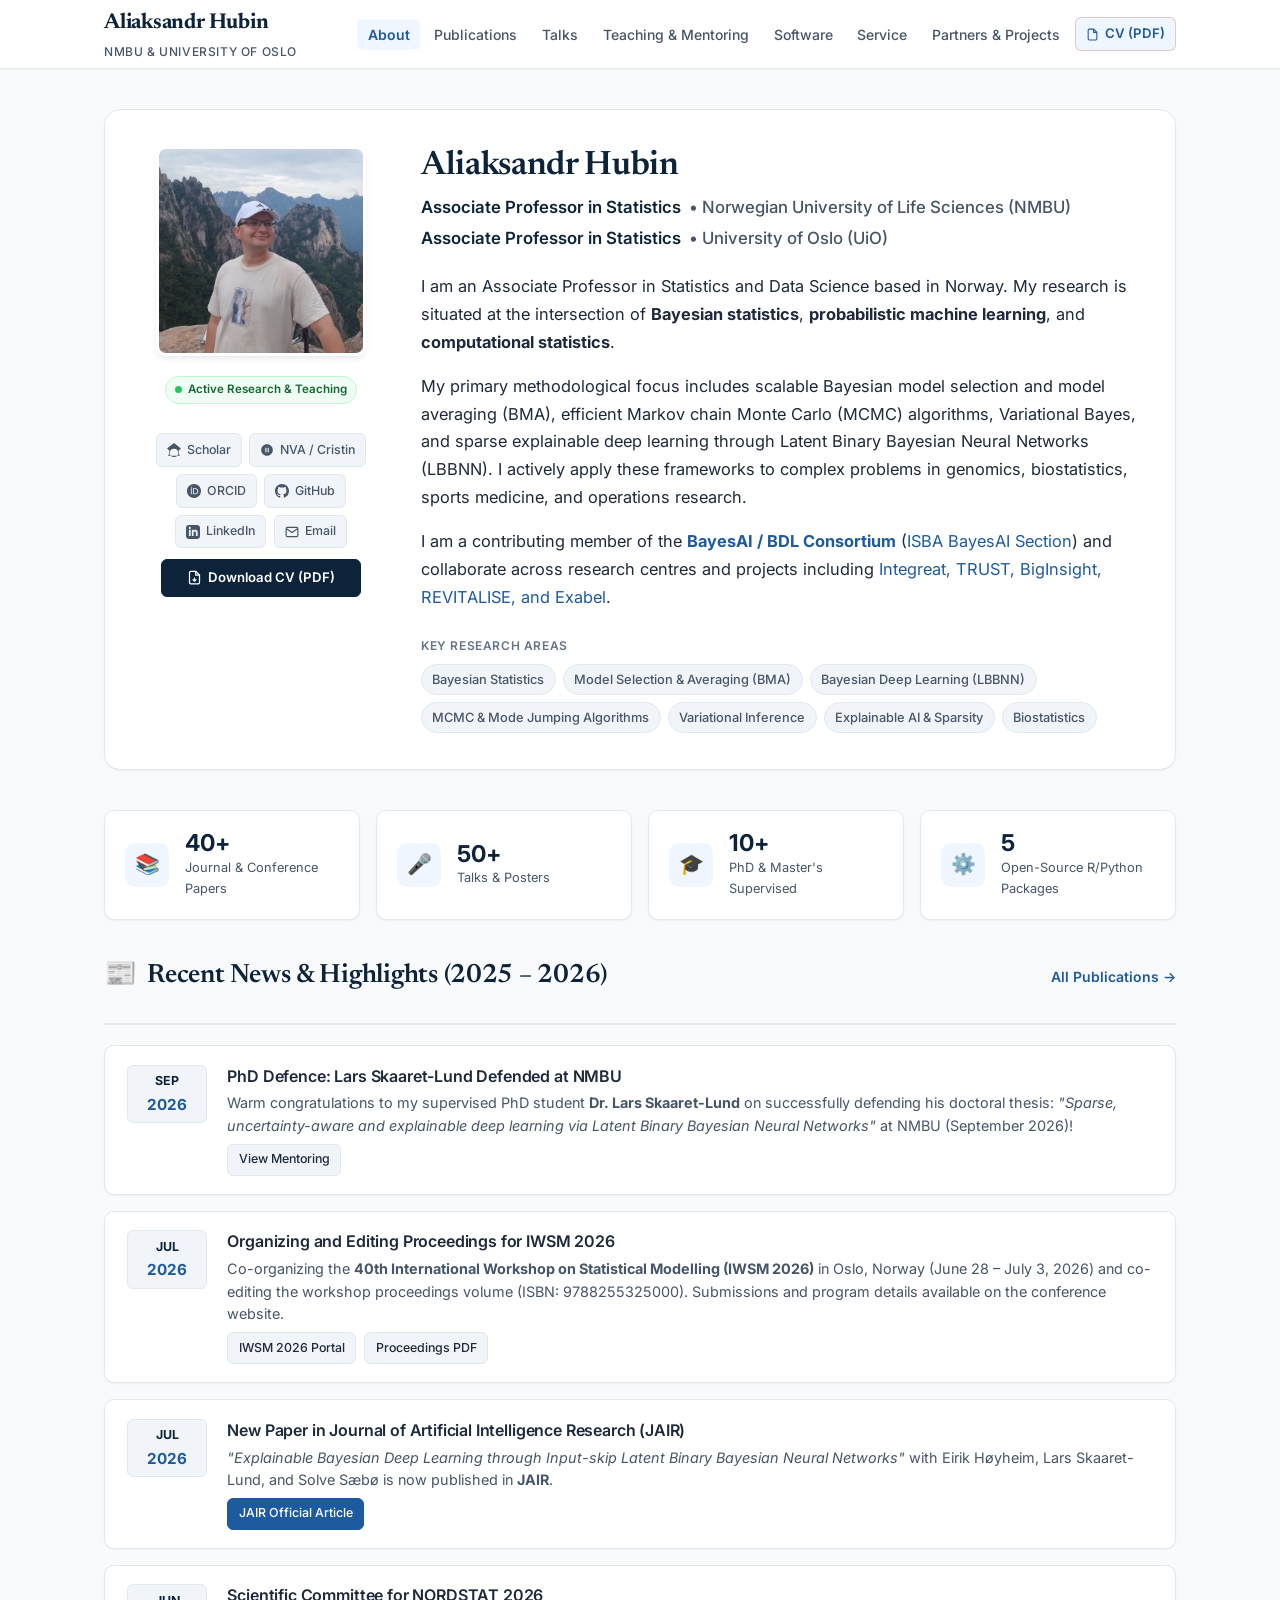
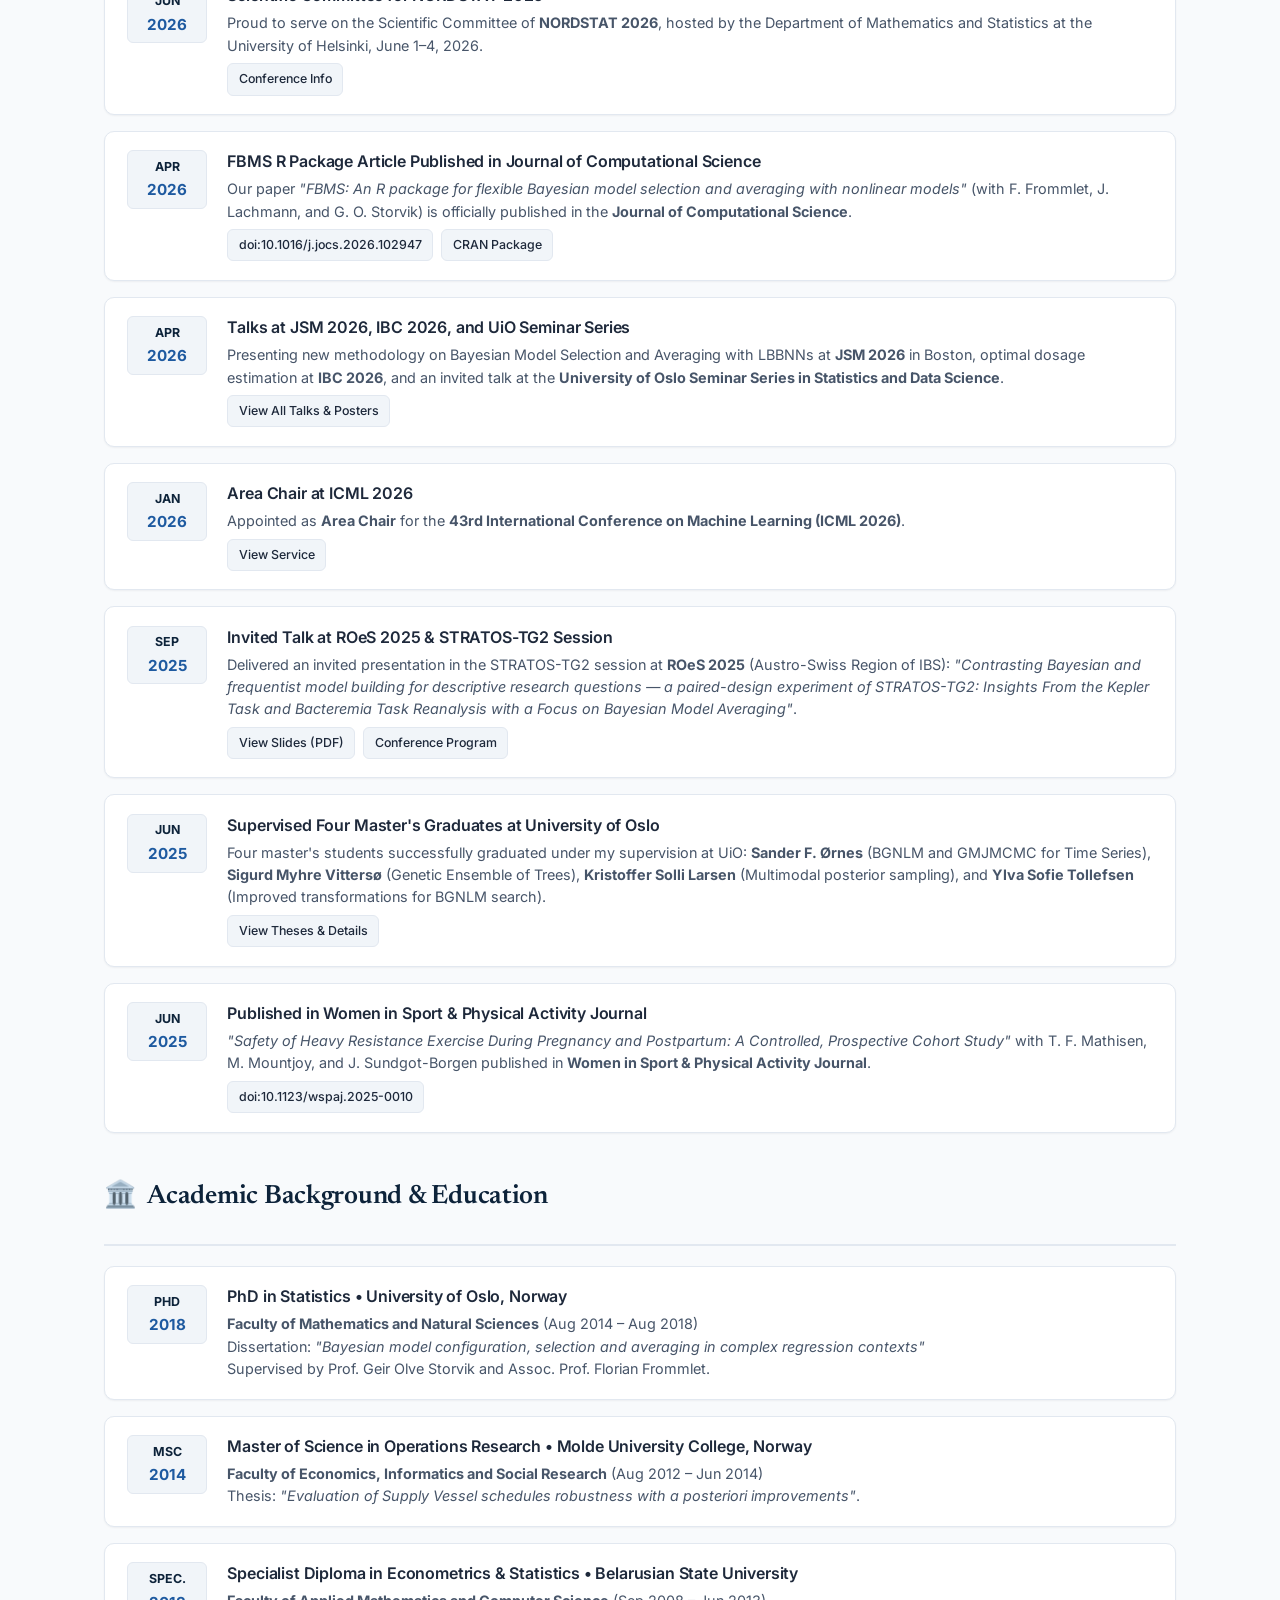
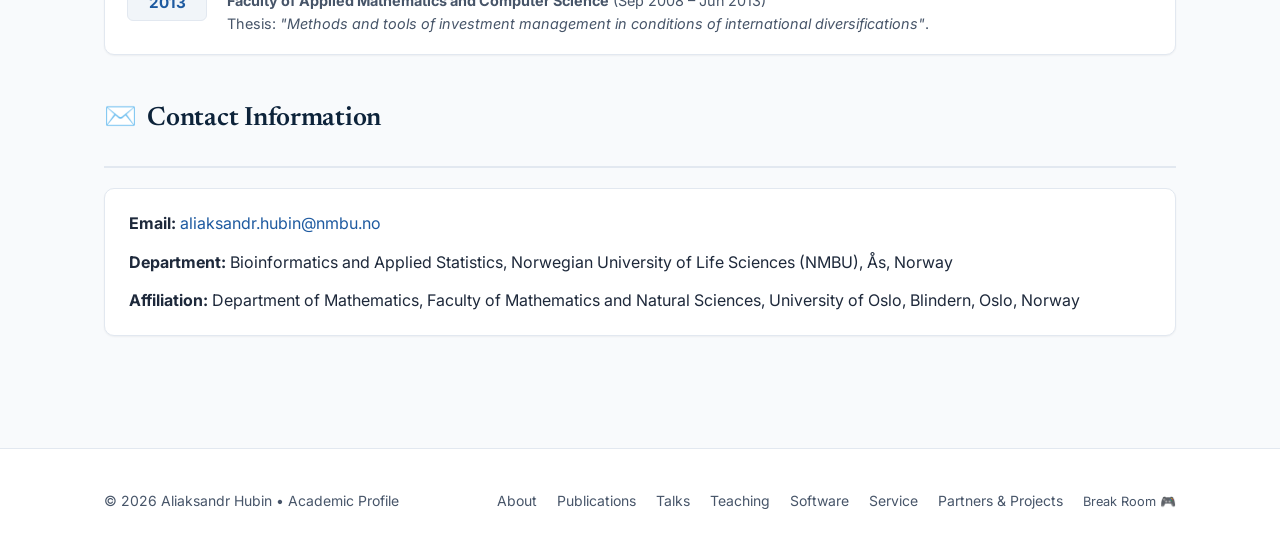
==== commit 97b7913a: "Add Ananya Paul co-supervision, Partners & Projects page, and BDL Consortium links" ====
--- a/index.html
+++ b/index.html
@@ -39,6 +39,7 @@
                     <li><a href="teaching.html" class="nav-link">Teaching &amp; Mentoring</a></li>
                     <li><a href="software.html" class="nav-link">Software</a></li>
                     <li><a href="service.html" class="nav-link">Service</a></li>
+                    <li><a href="projects.html" class="nav-link">Partners &amp; Projects</a></li>
                     <li><a href="CV_Aliaksandr_Hubin.pdf" class="nav-link-cv" target="_blank" rel="noopener">
                         <svg width="13" height="13" viewBox="0 0 24 24" fill="none" stroke="currentColor" stroke-width="2"><path d="M14 2H6a2 2 0 0 0-2 2v16a2 2 0 0 0 2 2h12a2 2 0 0 0 2-2V8z"></path><polyline points="14 2 14 8 20 8"></polyline></svg>
                         CV (PDF)
@@ -109,6 +110,9 @@
                         </p>
                         <p>
                             My primary methodological focus includes scalable Bayesian model selection and model averaging (BMA), efficient Markov chain Monte Carlo (MCMC) algorithms, Variational Bayes, and sparse explainable deep learning through Latent Binary Bayesian Neural Networks (LBBNN). I actively apply these frameworks to complex problems in genomics, biostatistics, sports medicine, and operations research.
+                        </p>
+                        <p>
+                            I am a contributing member of the <a href="https://bdlbook.org/" target="_blank" rel="noopener"><strong>BayesAI / BDL Consortium</strong></a> (<a href="https://bayesai-isba.github.io/" target="_blank" rel="noopener">ISBA BayesAI Section</a>) and collaborate across research centres and projects including <a href="projects.html">Integreat, TRUST, BigInsight, REVITALISE, and Exabel</a>.
                         </p>
                     </div>
 
@@ -424,6 +428,7 @@
                 <li><a href="teaching.html">Teaching</a></li>
                 <li><a href="software.html">Software</a></li>
                 <li><a href="service.html">Service</a></li>
+                <li><a href="projects.html">Partners &amp; Projects</a></li>
                 <li><a href="game.html" class="easter-egg-link">Break Room 🎮</a></li>
             </ul>
         </div>
--- a/styles.css
+++ b/styles.css
@@ -165,18 +165,19 @@
 .nav-menu {
   display: flex;
   align-items: center;
-  gap: 0.35rem;
+  gap: 0.25rem;
   list-style: none;
 }
 
 .nav-link {
-  font-size: 0.9rem;
+  font-size: 0.875rem;
   font-weight: 500;
   color: var(--text-muted);
-  padding: 0.5rem 0.85rem;
+  padding: 0.45rem 0.65rem;
   border-radius: var(--radius-sm);
   transition: all var(--transition-fast);
   text-decoration: none !important;
+  white-space: nowrap;
 }
 
 .nav-link:hover {
@@ -1118,6 +1119,105 @@
 }
 
 /* --------------------------------------------------------------------------
+   Institutions, Partners & Collaborative Projects Grid
+   -------------------------------------------------------------------------- */
+.partner-grid {
+  display: grid;
+  grid-template-columns: repeat(auto-fill, minmax(310px, 1fr));
+  gap: 1.35rem;
+}
+
+.partner-card {
+  background: var(--bg-card);
+  border: 1px solid var(--border-color);
+  border-radius: var(--radius-md);
+  padding: 1.4rem;
+  box-shadow: var(--shadow-sm);
+  display: flex;
+  flex-direction: column;
+  transition: all var(--transition-fast);
+}
+
+.partner-card:hover {
+  transform: translateY(-3px);
+  box-shadow: var(--shadow-md);
+  border-color: var(--accent-border);
+}
+
+.partner-logo-box {
+  height: 76px;
+  display: flex;
+  align-items: center;
+  justify-content: center;
+  padding: 0.75rem 1rem;
+  margin-bottom: 1rem;
+  background: #ffffff;
+  border: 1px solid var(--border-subtle);
+  border-radius: var(--radius-sm);
+}
+
+.partner-logo-box img {
+  max-height: 52px;
+  max-width: 100%;
+  width: auto;
+  height: auto;
+  object-fit: contain;
+}
+
+.partner-logo-row {
+  display: flex;
+  align-items: center;
+  justify-content: center;
+  gap: 0.75rem;
+}
+
+.partner-logo-label {
+  font-family: var(--font-serif);
+  font-size: 1.15rem;
+  font-weight: 700;
+  color: var(--primary);
+  letter-spacing: -0.01em;
+}
+
+.partner-meta {
+  display: flex;
+  justify-content: space-between;
+  align-items: center;
+  gap: 0.5rem;
+  flex-wrap: wrap;
+  margin-bottom: 0.55rem;
+}
+
+.partner-period {
+  font-size: 0.775rem;
+  font-weight: 600;
+  color: var(--text-light);
+}
+
+.partner-title {
+  font-size: 1.1rem;
+  font-family: var(--font-serif);
+  color: var(--primary);
+  margin-bottom: 0.45rem;
+}
+
+.partner-desc {
+  font-size: 0.885rem;
+  color: var(--text-muted);
+  line-height: 1.55;
+  margin-bottom: 1rem;
+  flex: 1;
+}
+
+.partner-links {
+  display: flex;
+  gap: 0.5rem;
+  flex-wrap: wrap;
+  padding-top: 0.75rem;
+  border-top: 1px solid var(--border-subtle);
+}
+
+/* --------------------------------------------------------------------------
    Footer
    -------------------------------------------------------------------------- */
 .site-footer {
@@ -1189,7 +1289,7 @@
   }
 }
 
-@media (max-width: 768px) {
+@media (max-width: 960px) {
   .nav-toggle {
     display: block;
   }
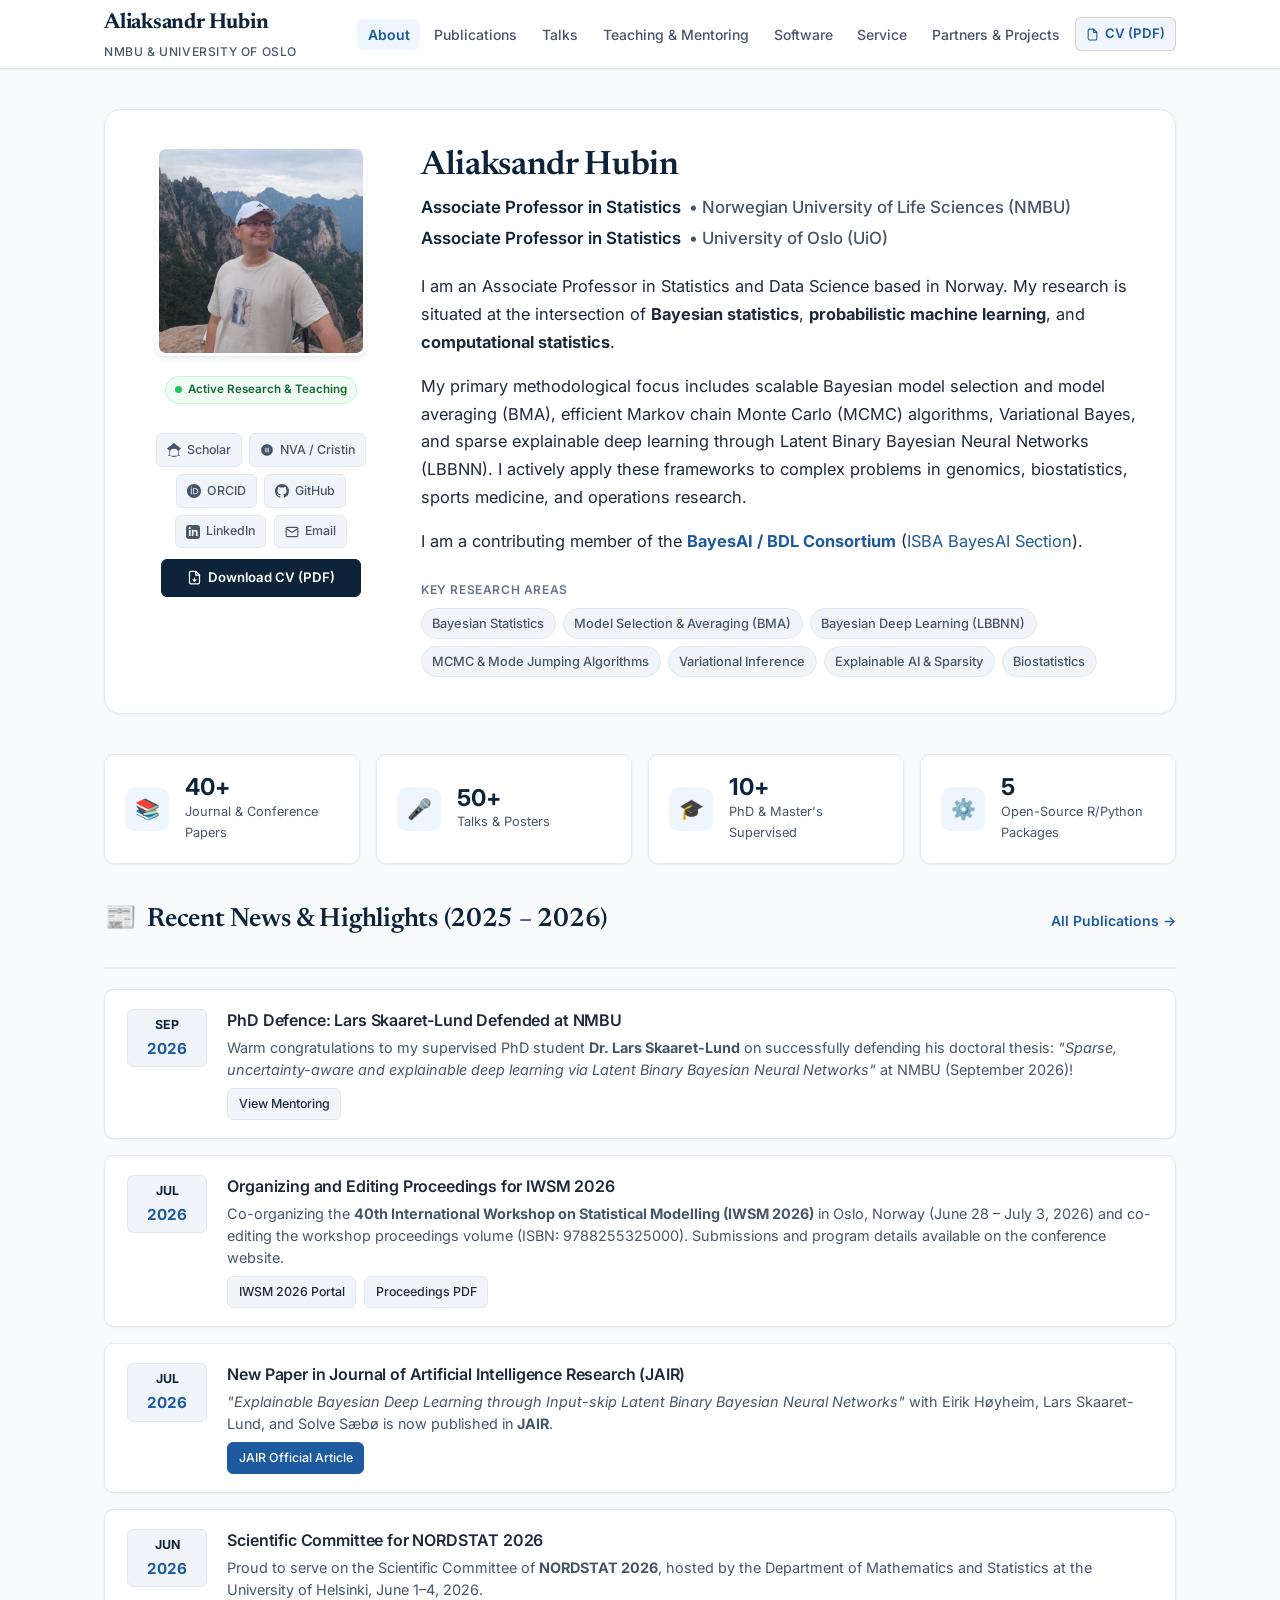
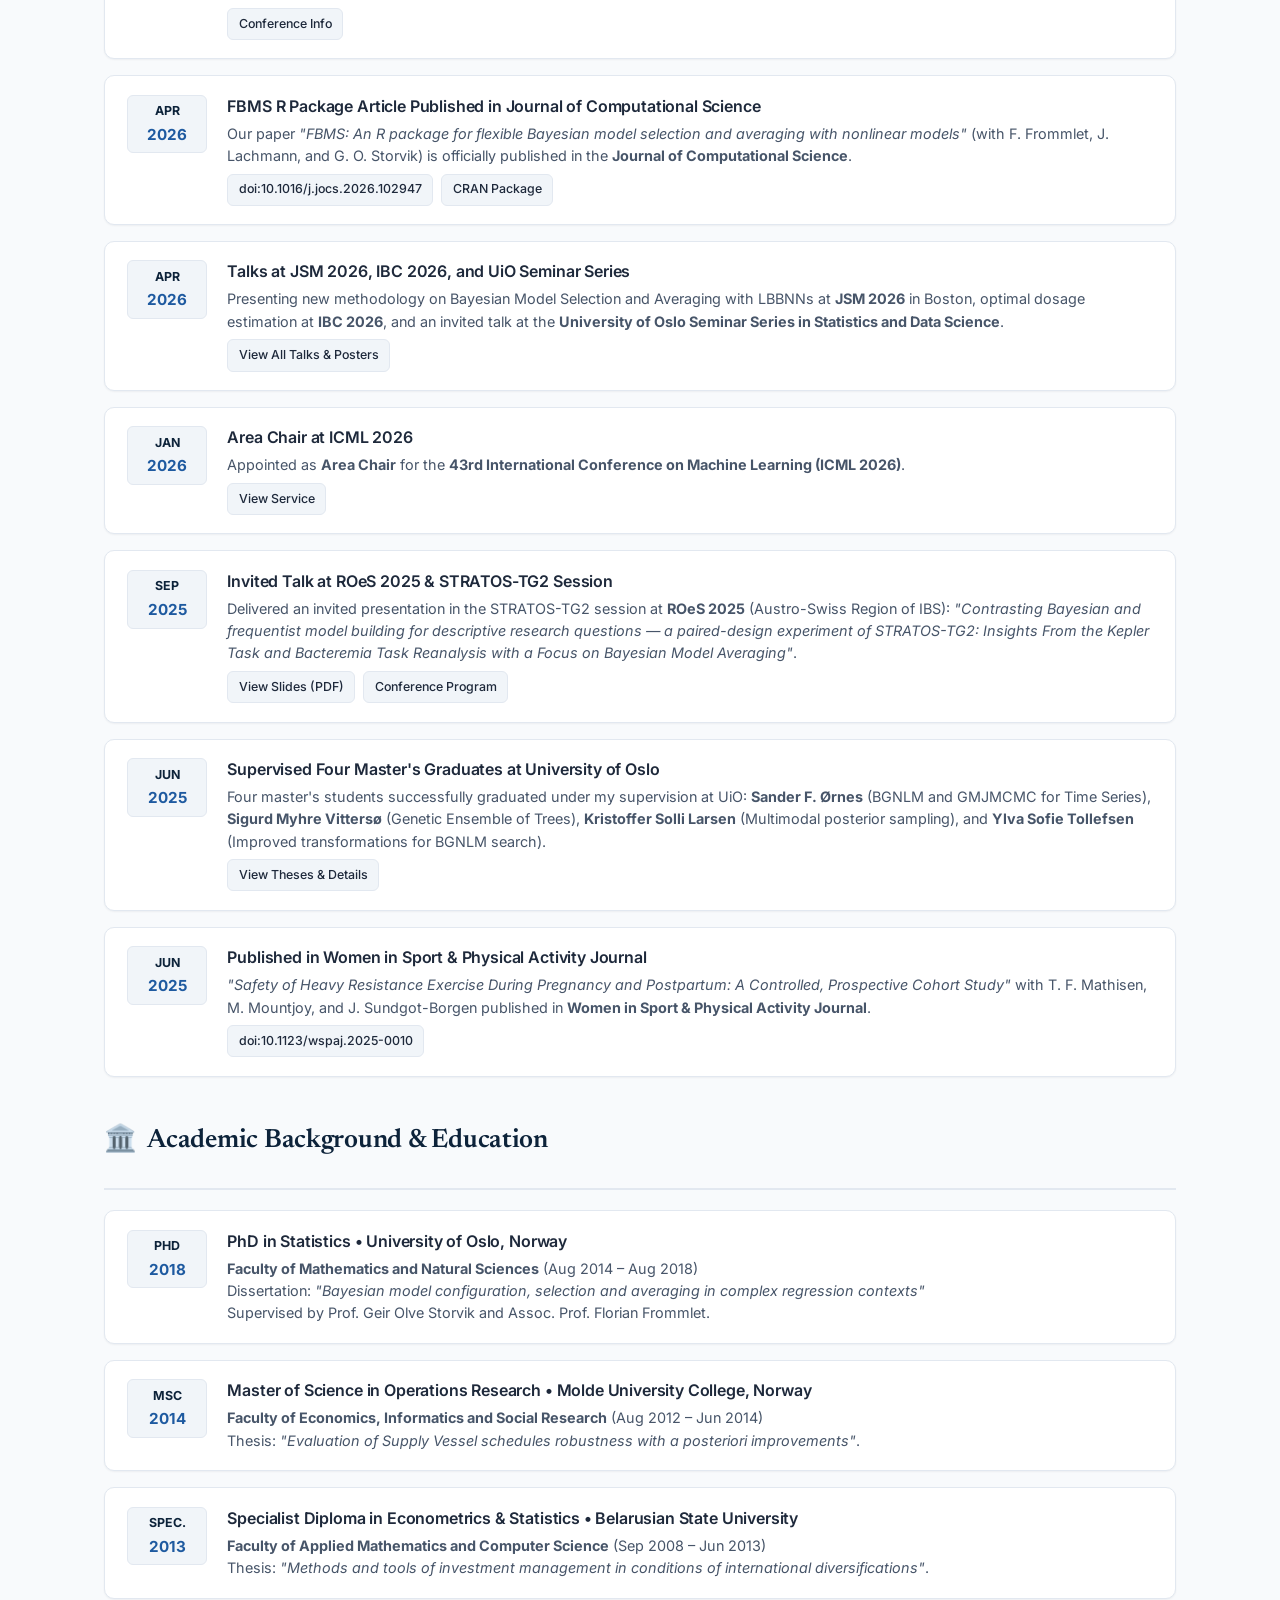
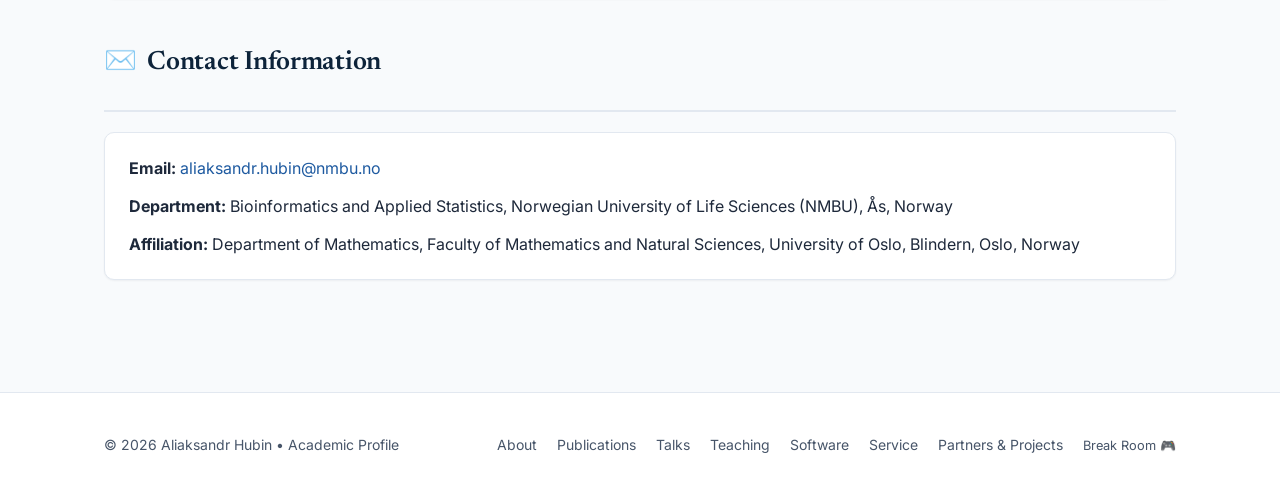
==== commit a44f8c2c: "Redesign Partners & Projects page with uniform logo sizing and remove project links from homepage" ====
--- a/index.html
+++ b/index.html
@@ -112,7 +112,7 @@
                             My primary methodological focus includes scalable Bayesian model selection and model averaging (BMA), efficient Markov chain Monte Carlo (MCMC) algorithms, Variational Bayes, and sparse explainable deep learning through Latent Binary Bayesian Neural Networks (LBBNN). I actively apply these frameworks to complex problems in genomics, biostatistics, sports medicine, and operations research.
                         </p>
                         <p>
-                            I am a contributing member of the <a href="https://bdlbook.org/" target="_blank" rel="noopener"><strong>BayesAI / BDL Consortium</strong></a> (<a href="https://bayesai-isba.github.io/" target="_blank" rel="noopener">ISBA BayesAI Section</a>) and collaborate across research centres and projects including <a href="projects.html">Integreat, TRUST, BigInsight, REVITALISE, and Exabel</a>.
+                            I am a contributing member of the <a href="https://bdlbook.org/" target="_blank" rel="noopener"><strong>BayesAI / BDL Consortium</strong></a> (<a href="https://bayesai-isba.github.io/" target="_blank" rel="noopener">ISBA BayesAI Section</a>).
                         </p>
                     </div>
 
--- a/styles.css
+++ b/styles.css
@@ -1123,15 +1123,33 @@
    -------------------------------------------------------------------------- */
 .partner-grid {
   display: grid;
-  grid-template-columns: repeat(auto-fill, minmax(310px, 1fr));
-  gap: 1.35rem;
+  grid-template-columns: repeat(3, 1fr);
+  gap: 1.25rem;
+}
+
+.partner-grid-2col {
+  grid-template-columns: repeat(2, 1fr);
+}
+
+@media (max-width: 960px) {
+  .partner-grid,
+  .partner-grid-2col {
+    grid-template-columns: repeat(2, 1fr);
+  }
+}
+
+@media (max-width: 640px) {
+  .partner-grid,
+  .partner-grid-2col {
+    grid-template-columns: 1fr;
+  }
 }
 
 .partner-card {
   background: var(--bg-card);
   border: 1px solid var(--border-color);
   border-radius: var(--radius-md);
-  padding: 1.4rem;
+  padding: 1.25rem;
   box-shadow: var(--shadow-sm);
   display: flex;
   flex-direction: column;
@@ -1139,29 +1157,45 @@
 }
 
 .partner-card:hover {
-  transform: translateY(-3px);
+  transform: translateY(-2px);
   box-shadow: var(--shadow-md);
   border-color: var(--accent-border);
 }
 
 .partner-logo-box {
-  height: 76px;
+  height: 88px;
   display: flex;
   align-items: center;
   justify-content: center;
-  padding: 0.75rem 1rem;
+  padding: 0.9rem 1.15rem;
   margin-bottom: 1rem;
   background: #ffffff;
   border: 1px solid var(--border-subtle);
   border-radius: var(--radius-sm);
+  overflow: hidden;
 }
 
 .partner-logo-box img {
-  max-height: 52px;
-  max-width: 100%;
   width: auto;
   height: auto;
   object-fit: contain;
+  display: block;
+}
+
+.partner-logo-box img.logo-wide {
+  max-width: 195px;
+  max-height: 44px;
+}
+
+.partner-logo-box img.logo-medium {
+  max-width: 155px;
+  max-height: 50px;
+}
+
+.partner-logo-box img.logo-emblem {
+  max-width: 54px;
+  max-height: 54px;
+  flex-shrink: 0;
 }
 
 .partner-logo-row {
@@ -1169,13 +1203,15 @@
   align-items: center;
   justify-content: center;
   gap: 0.75rem;
+  max-width: 100%;
 }
 
 .partner-logo-label {
   font-family: var(--font-serif);
-  font-size: 1.15rem;
+  font-size: 1.02rem;
   font-weight: 700;
   color: var(--primary);
+  line-height: 1.2;
   letter-spacing: -0.01em;
 }
 
